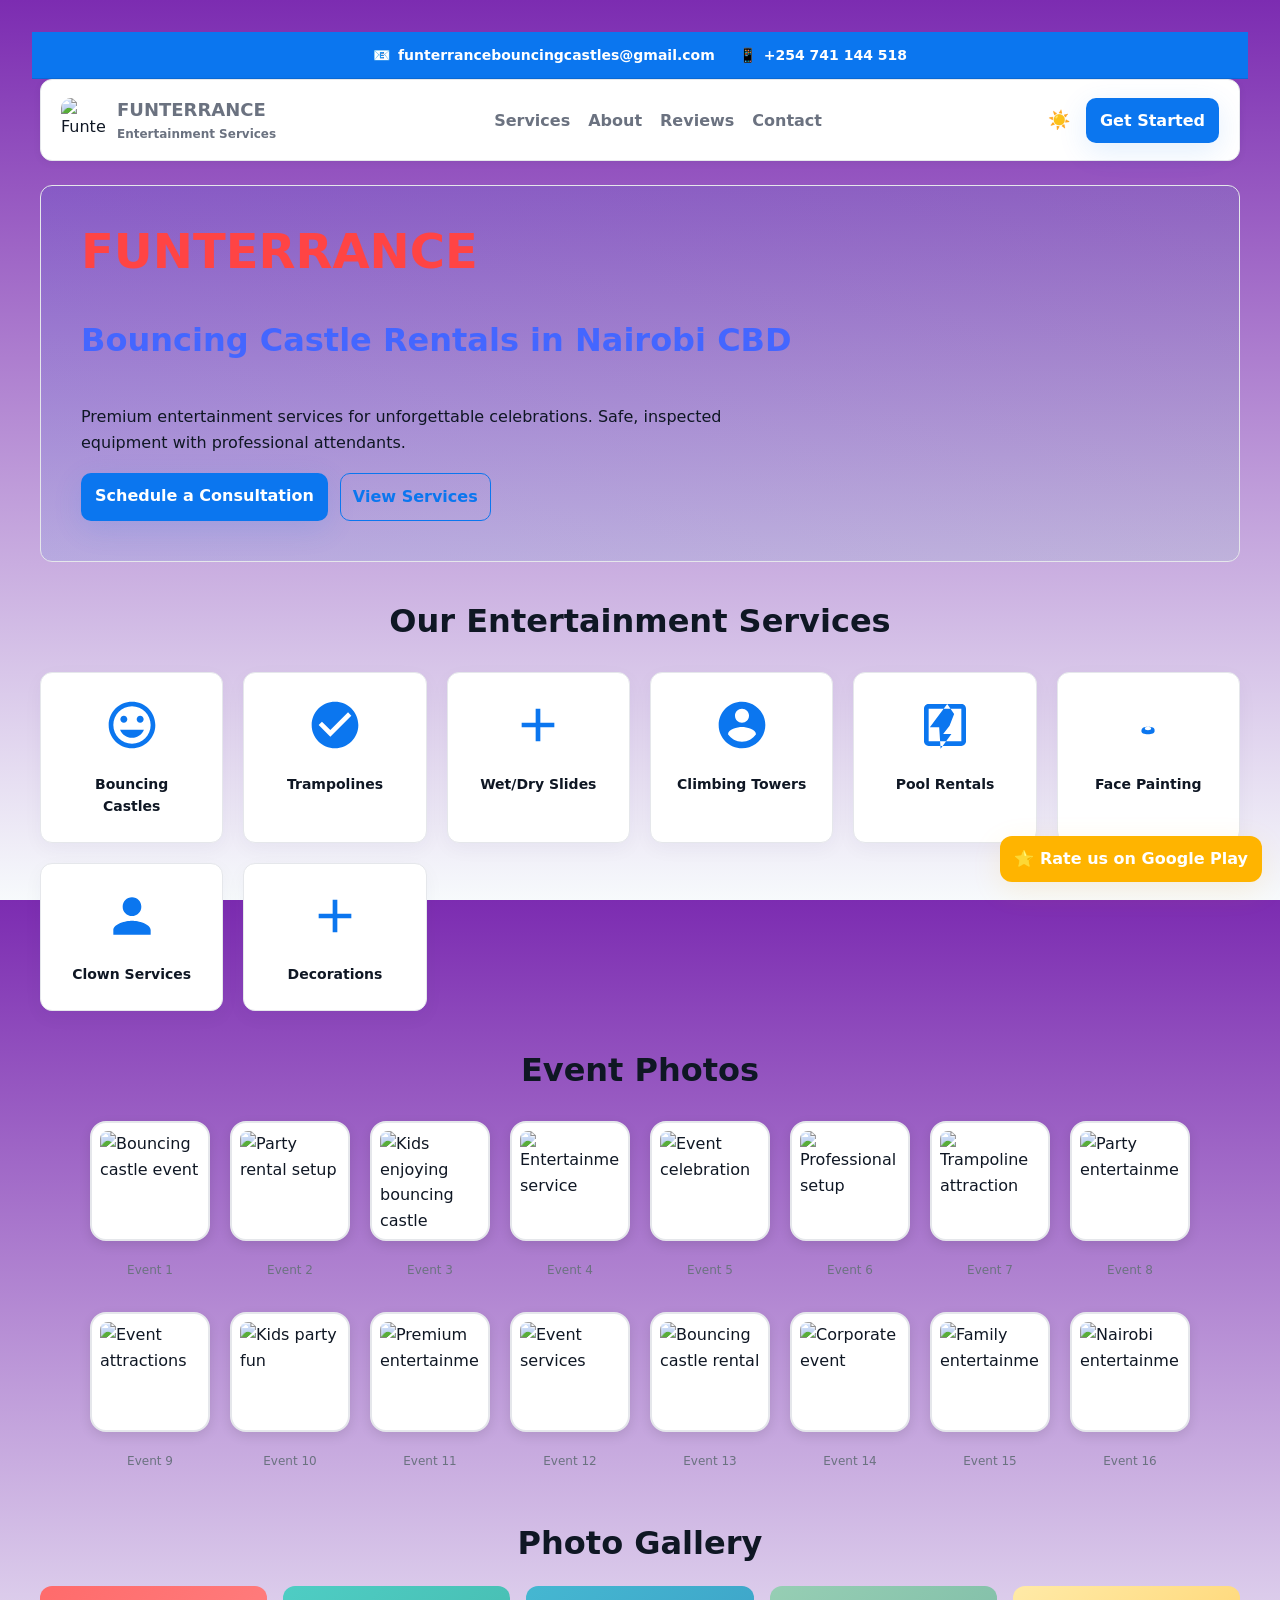
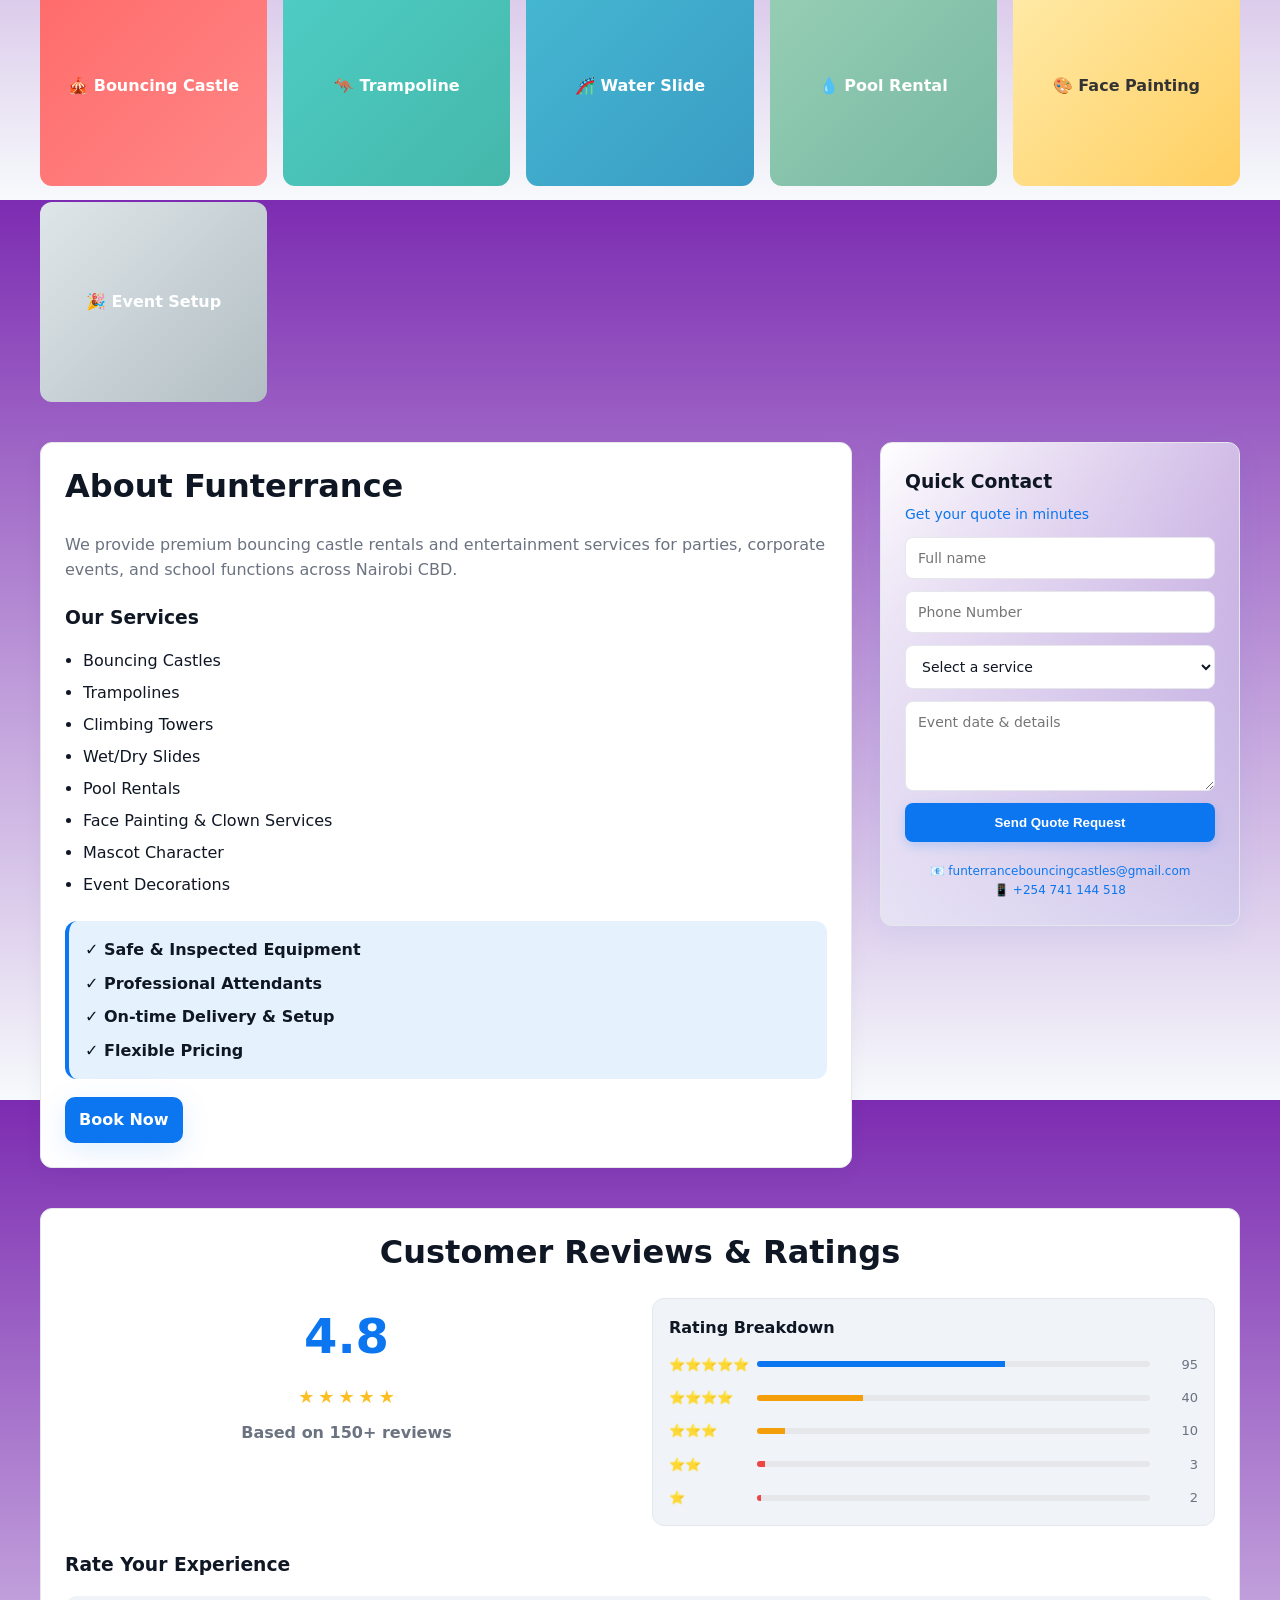
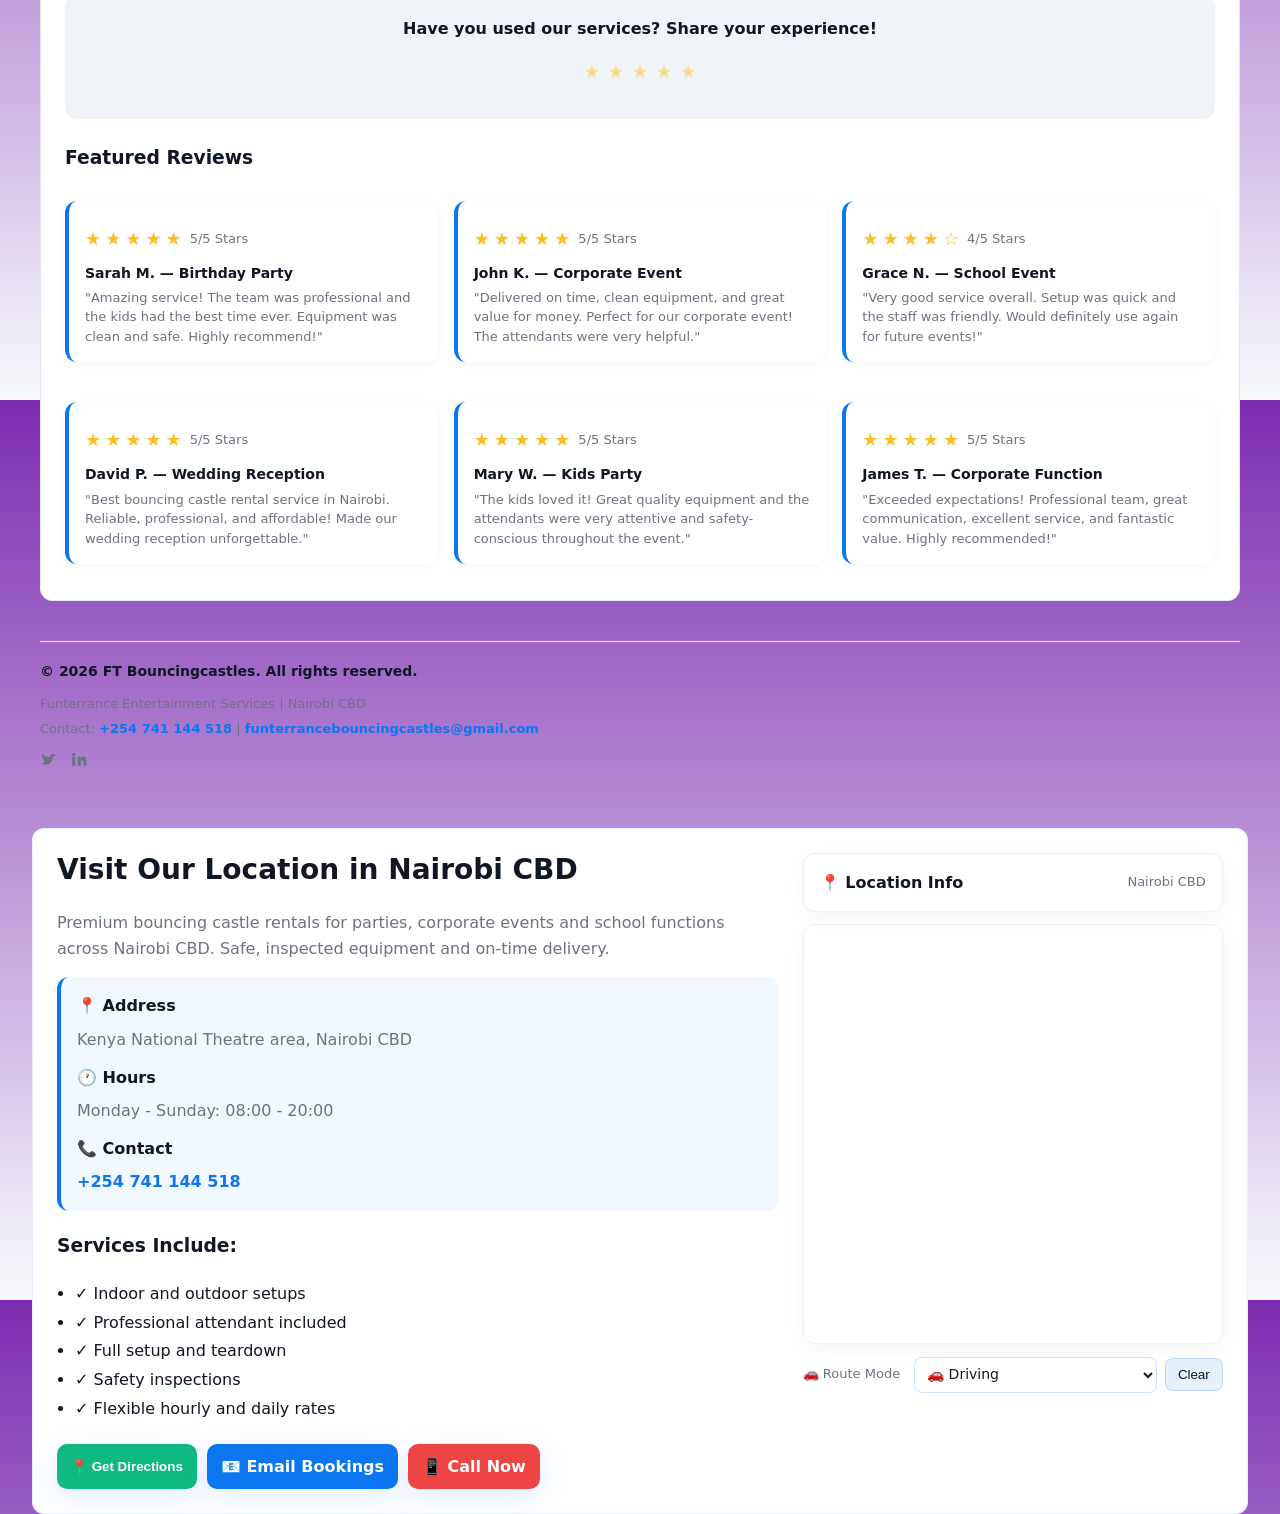
==== index.html @ af0d613b "Add files via upload" ====
<!DOCTYPE html>
<html lang="en">
<head>
    <meta charset="utf-8" />
    <meta name="viewport" content="width=device-width,initial-scale=1,viewport-fit=cover" />
    <meta name="theme-color" content="#0b76ef" />
    <meta name="color-scheme" content="light dark" />
    <title>Funterrance Bouncing Castles — Nairobi CBD Entertainment Services</title>
    <meta name="description" content="Premium bouncing castle rentals in Nairobi CBD. Safe, inspected equipment for parties, events & school functions. Professional attendants, 4.8★ rated." />
    <meta name="keywords" content="bouncing castles Nairobi, entertainment services, party rentals, trampoline rental, water slides, face painting, event setup" />
    <meta name="author" content="Funterrance Entertainment Services" />
    <meta name="robots" content="index, follow" />
    <meta name="language" content="English" />
    <meta name="revisit-after" content="7 days" />
    <meta property="og:title" content="Funterrance Bouncing Castles — Premium Entertainment Services in Nairobi" />
    <meta property="og:description" content="Transform your events with premium entertainment! Safe bouncing castles, trampolines, slides & more. 4.8★ rated. Free setup & professional attendants." />
    <meta property="og:type" content="business.business" />
    <meta property="og:url" content="https://funterrance.github.io" />
    <meta property="og:image" content="https://via.placeholder.com/1200x630/0b76ef/ffffff?text=Funterrance+Entertainment" />
    <meta name="twitter:card" content="summary_large_image" />
    <meta name="twitter:title" content="Funterrance Bouncing Castles" />
    <meta name="twitter:description" content="Premium entertainment services for unforgettable celebrations in Nairobi CBD" />
    <link rel="canonical" href="https://funterrance.github.io" />
    <meta name="apple-mobile-web-app-capable" content="yes" />
    <meta name="apple-mobile-web-app-status-bar-style" content="black-translucent" />
    <link rel="icon" href="data:image/svg+xml,<svg xmlns='http://www.w3.org/2000/svg' viewBox='0 0 180 180'><rect fill='%230b76ef' width='180' height='180'/><text x='50%' y='50%' dominant-baseline='middle' text-anchor='middle' font-size='90' font-weight='bold' fill='white' font-family='Arial'>FT</text></svg>" />
    
    <!-- JSON-LD Structured Data for SEO -->
    <script type="application/ld+json">
    {
        "@context": "https://schema.org",
        "@type": "LocalBusiness",
        "name": "Funterrance Bouncing Castles",
        "image": "https://via.placeholder.com/800x600/0b76ef/ffffff?text=Funterrance",
        "description": "Premium bouncing castle rentals and entertainment services in Nairobi CBD",
        "url": "https://funterrance.github.io",
        "telephone": "+254741144518",
        "email": "funterrancebouncingcastles@gmail.com",
        "address": {
            "@type": "PostalAddress",
            "streetAddress": "Kenya National Theatre area",
            "addressLocality": "Nairobi",
            "addressRegion": "Nairobi County",
            "postalCode": "00100",
            "addressCountry": "KE"
        },
        "geo": {
            "@type": "GeoCoordinates",
            "latitude": "-1.286389",
            "longitude": "36.817223"
        },
        "openingHoursSpecification": {
            "@type": "OpeningHoursSpecification",
            "dayOfWeek": ["Monday", "Tuesday", "Wednesday", "Thursday", "Friday", "Saturday", "Sunday"],
            "opens": "08:00",
            "closes": "20:00"
        },
        "aggregateRating": {
            "@type": "AggregateRating",
            "ratingValue": "4.8",
            "ratingCount": "150",
            "bestRating": "5",
            "worstRating": "1"
        },
        "priceRange": "$$",
        "sameAs": ["https://twitter.com/funterrance", "https://linkedin.com/company/funterrance"]
    }
    </script>
    
    <script type="application/ld+json">
    {
        "@context": "https://schema.org",
        "@type": "BreadcrumbList",
        "itemListElement": [
            {
                "@type": "ListItem",
                "position": 1,
                "name": "Home",
                "item": "https://funterrance.github.io"
            },
            {
                "@type": "ListItem",
                "position": 2,
                "name": "Services",
                "item": "https://funterrance.github.io#features"
            },
            {
                "@type": "ListItem",
                "position": 3,
                "name": "Reviews",
                "item": "https://funterrance.github.io#reviews"
            },
            {
                "@type": "ListItem",
                "position": 4,
                "name": "Contact",
                "item": "https://funterrance.github.io#contact"
            }
        ]
    }
    </script>
    
    <style>
        :root{
            --accent:#0b76ef;
            --accent-dark:#0052cc;
            --success:#10b981;
            --danger:#ef4444;
            --warning:#f59e0b;
            --muted:#6b7280;
            --bg:#f7fafc;
            --card:#ffffff;
            --card-hover:#f0f4f8;
            --radius:12px;
            --text:#0f1724;
            --text-secondary:#6b7280;
            --border:#e5e7eb;
            font-family: Inter, ui-sans-serif, system-ui, -apple-system, "Segoe UI", Roboto, "Helvetica Neue", Arial;
        }
        @media (prefers-color-scheme: dark) {
            :root {
                --bg:#0f172a;
                --card:#1e293b;
                --card-hover:#334155;
                --text:#e2e8f0;
                --text-secondary:#94a3b8;
                --muted:#64748b;
                --border:#334155;
                --accent-dark:#60a5fa;
            }
        }
        *{box-sizing:border-box}
        html{
            scroll-behavior:smooth;
            -webkit-font-smoothing:antialiased;
            -moz-osx-font-smoothing:grayscale;
        }
        html,body{height:100%;margin:0;padding:0}
        body{
            margin:0;
            background:linear-gradient(180deg, #7c2cb1 0%, var(--bg) 100%);
            color:var(--text);
            line-height:1.6;
            padding:16px;
            min-height:100vh;
            transition:background 0.3s ease, color 0.3s ease;
        }
        @media (min-width:768px){body{padding:32px}}
        .container{max-width:1200px;margin:0 auto}
        header{
            display:flex;
            gap:16px;
            align-items:center;
            justify-content:space-between;
            margin-bottom:24px;
            flex-wrap:wrap;
            background:var(--card);
            padding:16px 20px;
            border-radius:var(--radius);
            box-shadow:0 2px 8px rgba(0,0,0,0.05);
            border:1px solid var(--border);
        }
        @media (prefers-color-scheme: dark) {
            header{box-shadow:0 2px 8px rgba(0,0,0,0.3)}
        }
        @media (max-width:640px){
            header{gap:12px;margin-bottom:16px;padding:12px 16px}
        }
        .brand{display:flex;gap:12px;align-items:center;text-decoration:none;color:inherit;min-width:fit-content}
        .logo{
            width:44px;height:44px;border-radius:10px;
            background:linear-gradient(135deg,var(--accent),#6ee7b7);
            display:inline-grid;place-items:center;color:#fff;font-weight:700;font-size:18px;
            box-shadow:0 6px 18px rgba(11,118,239,0.12);
            flex-shrink:0;
            transition:transform 0.2s;
        }
        .logo:hover{transform:scale(1.05)}
        .brand div{min-width:0}
        .brand div:first-of-type{font-weight:800;font-size:clamp(16px,2vw,18px)}
        .brand div:last-of-type{font-size:12px;color:var(--muted);white-space:nowrap}
        nav ul{display:flex;gap:18px;list-style:none;padding:0;margin:0;flex-wrap:wrap}
        @media (max-width:768px){nav ul{gap:12px;font-size:14px}}
        nav a{
            color:var(--muted);
            text-decoration:none;
            font-weight:600;
            transition:color 0.2s, border-bottom 0.2s;
            border-bottom:2px solid transparent;
            padding-bottom:4px;
        }
        nav a:hover{color:var(--accent);border-bottom-color:var(--accent)}
        .cta-btn{
            background:var(--accent);
            color:#fff;
            padding:10px 14px;
            border-radius:10px;
            text-decoration:none;
            font-weight:600;
            box-shadow:0 8px 30px rgba(11,118,239,0.12);
            cursor:pointer;
            border:none;
            transition:all 0.2s;
            display:inline-block;
            text-align:center;
        }

        /* Header actions and mobile menu */
        .header-actions{display:flex;gap:8px;align-items:center}
        .menu-btn{display:none;background:transparent;border:0;font-size:20px;cursor:pointer;padding:8px;border-radius:8px;color:var(--muted)}
        .theme-btn{background:transparent;border:0;padding:8px;border-radius:8px;cursor:pointer;color:var(--muted);font-size:18px}

        /* Ensure images are responsive */
        img{max-width:100%;height:auto;display:block}

        /* Floating rate button adjustments for small screens */
        @media (max-width:480px){
            .cta-btn{padding:10px 12px;font-size:14px}
            .menu-btn{display:inline-flex}
            header{padding:12px}
            .features-grid{gap:12px}
            .feature-item{padding:16px}
            .rating-number{font-size:28px}
            /* make rate button slightly smaller and move left to avoid overlap with OS UI */
            div[style*="position:fixed"]{right:12px;bottom:12px}
        }

        /* Mobile nav open state */
        header.nav-open nav ul{display:flex;flex-direction:column;gap:8px;background:var(--card);position:absolute;top:72px;right:16px;padding:12px;border-radius:8px;box-shadow:0 12px 40px rgba(0,0,0,0.12);}

        /* Explicit theme classes for toggle (overrides prefers-color-scheme) */
        .dark-theme{
            --bg:#0f172a;
            --card:#1e293b;
            --card-hover:#334155;
            --text:#e2e8f0;
            --text-secondary:#94a3b8;
            --muted:#64748b;
            --border:#334155;
            --accent-dark:#60a5fa;
        }
        .light-theme{
            --bg:#f7fafc;
            --card:#ffffff;
            --card-hover:#f0f4f8;
            --text:#0f1724;
            --text-secondary:#6b7280;
            --muted:#6b7280;
            --border:#e5e7eb;
            --accent-dark:#0052cc;
        }
        .cta-btn:hover{
            transform:translateY(-2px);
            box-shadow:0 12px 40px rgba(11,118,239,0.2);
            background:var(--accent-dark);
        }
        .cta-btn:active{transform:translateY(0)}

        /* Hero */
        .hero{
            display:grid;
            grid-template-columns:1fr;
            gap:24px;
            align-items:center;
            margin-bottom:40px;
            background:linear-gradient(135deg, rgba(11,118,239,0.1), rgba(110,231,183,0.1));
            padding:40px;
            border-radius:var(--radius);
            border:1px solid var(--border);
        }
        @media (max-width:640px){.hero{padding:24px}}
        .hero-inner{display:flex;flex-direction:column;gap:18px}
        h1{margin:0;font-size:clamp(28px,5vw,48px);line-height:1.05;font-weight:800}
        h2{font-size:clamp(20px,3vw,32px);line-height:1.2;color:var(--text)}
        p.lead{margin:0;color:var(--text-secondary);max-width:64ch;font-size:clamp(14px,2vw,16px)}
        .hero-cta{display:flex;gap:12px;flex-wrap:wrap}
        .feature-grid{
            display:grid;
            grid-template-columns:repeat(auto-fit,minmax(240px,1fr));
            gap:16px;margin-top:20px;
        }
        .card{
            background:var(--card);
            padding:20px;
            border-radius:var(--radius);
            box-shadow:0 6px 20px rgba(9,30,66,0.04);
            transition:all 0.3s ease;
            border:1px solid var(--border);
        }
        @media (prefers-color-scheme: dark) {
            .card{box-shadow:0 6px 20px rgba(0,0,0,0.2)}
        }
        .card:hover{
            transform:translateY(-4px);
            box-shadow:0 12px 30px rgba(9,30,66,0.1);
            background:var(--card-hover);
            border-color:var(--accent);
        }
        .card h3{margin:0 0 8px 0;font-size:16px;font-weight:700;color:var(--text)}
        .card p{margin:0;color:var(--text-secondary);font-size:14px}
        .card-icon{width:48px;height:48px;margin-bottom:12px;color:var(--accent)}

        /* Feature cards with icons */
        .features-section{margin:40px 0}
        .features-section h2{margin-top:0;margin-bottom:24px;text-align:center;color:var(--text)}
        .features-grid{
            display:grid;
            grid-template-columns:repeat(auto-fit,minmax(160px,1fr));
            gap:20px;
        }
        .feature-item{
            background:var(--card);
            padding:24px;
            border-radius:var(--radius);
            text-align:center;
            box-shadow:0 6px 20px rgba(9,30,66,0.04);
            transition:all 0.3s ease;
            border:1px solid var(--border);
            cursor:pointer;
        }
        @media (prefers-color-scheme: dark) {
            .feature-item{box-shadow:0 6px 20px rgba(0,0,0,0.2)}
        }
        .feature-item:hover{
            transform:scale(1.05);
            box-shadow:0 12px 30px rgba(11,118,239,0.2);
            border-color:var(--accent);
            background:var(--card-hover);
        }
        .feature-item svg{width:56px;height:56px;margin:0 auto 12px;color:var(--accent)}
        .feature-item p{margin:0;font-size:14px;font-weight:600;color:var(--text)}

        /* Two column section */
        .two-col{display:grid;grid-template-columns:1fr 360px;gap:28px;align-items:start;margin-bottom:40px}
        @media (max-width:1024px){.two-col{grid-template-columns:1fr;gap:20px}}
        .about{
            background:var(--card);
            padding:24px;
            border-radius:var(--radius);
            border:1px solid var(--border);
            box-shadow:0 6px 20px rgba(9,30,66,0.04);
        }
        @media (prefers-color-scheme: dark) {
            .about{box-shadow:0 6px 20px rgba(0,0,0,0.2)}
        }
        .contact{
            background:linear-gradient(135deg,var(--card),rgba(11,118,239,0.05));
            padding:24px;
            border-radius:var(--radius);
            box-shadow:0 8px 30px rgba(11,118,239,0.06);
            border:1px solid var(--border);
            position:sticky;
            top:20px;
        }
        @media (prefers-color-scheme: dark) {
            .contact{box-shadow:0 8px 30px rgba(0,0,0,0.3)}
        }
        @media (max-width:1024px){.contact{position:static}}
        form{display:flex;flex-direction:column;gap:12px}
        input,textarea,select{
            width:100%;
            padding:12px;
            border:1px solid var(--border);
            border-radius:8px;
            font-size:14px;
            background:var(--card);
            color:var(--text);
            font-family:inherit;
            transition:border-color 0.2s, box-shadow 0.2s;
        }
        input:focus,textarea:focus,select:focus{
            outline:none;
            border-color:var(--accent);
            box-shadow:0 0 0 3px rgba(11,118,239,0.1);
        }
        button[type="submit"]{
            background:var(--accent);
            color:#fff;
            padding:12px;
            border:0;
            border-radius:8px;
            font-weight:700;
            cursor:pointer;
            transition:all 0.2s;
            box-shadow:0 4px 12px rgba(11,118,239,0.2);
        }
        button[type="submit"]:hover{
            transform:translateY(-2px);
            box-shadow:0 8px 20px rgba(11,118,239,0.3);
            background:var(--accent-dark);
        }
        button[type="submit"]:active{transform:translateY(0)}

        /* Star ratings - Enhanced Interactive */
        .rating{
            display:flex;
            gap:4px;
            align-items:center;
            margin:8px 0;
        }
        .star{
            color:#fbbf24;
            font-size:18px;
            transition:transform 0.2s;
            cursor:pointer;
        }
        .star:hover{
            transform:scale(1.15);
        }
        .star.empty{color:var(--muted);opacity:0.3}
        .rating-text{font-size:13px;color:var(--muted);margin-left:4px}
        .rating-display{
            display:flex;
            align-items:center;
            gap:12px;
            padding:16px;
            background:rgba(251,191,36,0.08);
            border-radius:var(--radius);
            border:1px solid var(--border);
            margin-bottom:16px;
        }
        .rating-number{
            font-size:36px;
            font-weight:800;
            color:var(--accent);
        }
        .rating-stars{
            display:flex;
            gap:2px;
        }
        .rating-breakdown{
            font-size:13px;
            color:var(--text-secondary);
            line-height:1.8;
        }
        .review-card{
            background:var(--card);
            padding:16px;
            border-radius:var(--radius);
            border-left:4px solid var(--accent);
            margin:12px 0;
            box-shadow:0 2px 8px rgba(0,0,0,0.04);
            transition:all 0.2s;
        }
        @media (prefers-color-scheme: dark) {
            .review-card{box-shadow:0 2px 8px rgba(0,0,0,0.2)}
        }
        .review-card:hover{
            box-shadow:0 4px 12px rgba(11,118,239,0.1);
            transform:translateX(2px);
        }
        .review-author{font-weight:700;font-size:14px;margin-bottom:4px;color:var(--text)}
        .review-text{font-size:13px;color:var(--text-secondary);line-height:1.5}

        footer{
            margin-top:40px;
            border-top:1px solid var(--border);
            color:var(--text-secondary);
            font-size:14px;
            padding:18px 0;
        }
        .socials{display:flex;gap:12px;margin-top:10px}
        .socials a{
            color:var(--text-secondary);
            text-decoration:none;
            transition:color 0.2s, transform 0.2s;
        }
        .socials a:hover{
            color:var(--accent);
            transform:translateY(-2px);
        }

        /* Scrollbar styling */
        ::-webkit-scrollbar{width:8px;height:8px}
        ::-webkit-scrollbar-track{background:var(--bg)}
        ::-webkit-scrollbar-thumb{background:var(--accent);border-radius:4px}
        ::-webkit-scrollbar-thumb:hover{background:var(--accent-dark)}

        @media (max-width:640px){
            .two-col{grid-template-columns:1fr}
            header{gap:8px;flex-direction:column}
            nav ul{gap:8px;font-size:12px}
            .feature-item{padding:16px}
            .feature-item svg{width:40px;height:40px}
            .rating-display{flex-direction:column;align-items:flex-start;gap:8px}
        }
    </style>
</head>
<body>
    <!-- Top Contact Bar -->
    <div style="background:var(--accent);color:white;padding:12px 16px;font-size:14px;display:flex;justify-content:center;gap:24px;flex-wrap:wrap;border-bottom:1px solid rgba(0,0,0,0.1)">
        <div style="display:flex;align-items:center;gap:8px">
            <span>📧</span>
            <a href="mailto:funterrancebouncingcastles@gmail.com" style="color:white;text-decoration:none;font-weight:600">funterrancebouncingcastles@gmail.com</a>
        </div>
        <div style="display:flex;align-items:center;gap:8px">
            <span>📱</span>
            <a href="tel:+254741144518" style="color:white;text-decoration:none;font-weight:600">+254 741 144 518</a>
        </div>
    </div>

    <div class="container">
        <header>
            <a class="brand" href="#home">
                <img src="https://raw.githubusercontent.com/flippa52/masked-profile/main/file_00000000452c71f8a021930740bb12a6%20(1).png" alt="Funterrance Logo" style="width:44px;height:44px;object-fit:contain;border-radius:10px">
                <div>
                    <div>FUNTERRANCE</div>
                    <div>Entertainment Services</div>
                </div>
            </a>
            <nav>
                <ul>
                    <li style="color:yellowgreen"><a href="#features">Services</a></li>
                    <li style="color:yellowgreen"><a href="#about">About</a></li>
                    <li style="color:yellowgreen"><a href="#reviews">Reviews</a></li>
                    <li style="color:yellowgreen"><a href="#contact">Contact</a></li>
                </ul>
            </nav>
            <div class="header-actions">
                <button id="menuBtn" class="menu-btn" aria-label="Open menu">☰</button>
                <button id="themeToggle" class="theme-btn" aria-label="Toggle theme">🌓</button>
                <a class="cta-btn" href="#contact">Get Started</a>
            </div>
        </header>

        <section class="hero" id="home">
            <div class="hero-inner">
                <h1 style="color:#ff4444">FUNTERRANCE</h1>
                <h2 style="color:#4466ff">Bouncing Castle Rentals in Nairobi CBD</h2>
                <p class="lead" style="color:var(--text)">Premium entertainment services for unforgettable celebrations. Safe, inspected equipment with professional attendants.</p>
                <div class="hero-cta">
                    <a class="cta-btn" href="#contact">Schedule a Consultation</a>
                    <a href="#features" style="padding:10px 12px;border-radius:10px;background:transparent;color:var(--accent);font-weight:700;text-decoration:none;border:1px solid var(--accent);transition:all 0.2s" onmouseover="this.style.background='rgba(11,118,239,0.1)'" onmouseout="this.style.background='transparent'">View Services</a>
                </div>
            </div>
        </section>

        <!-- Featured Services with Icons -->
        <section class="features-section" id="features">
            <h2 style="text-align:center;margin-bottom:32px">Our Entertainment Services</h2>
            <div class="features-grid">
                <div class="feature-item">
                    <svg viewBox="0 0 24 24" fill="currentColor"><path d="M12 2C6.48 2 2 6.48 2 12s4.48 10 10 10 10-4.48 10-10S17.52 2 12 2zm0 18c-4.42 0-8-3.58-8-8s3.58-8 8-8 8 3.58 8 8-3.58 8-8 8zm3.5-9c.83 0 1.5-.67 1.5-1.5S16.33 8 15.5 8 14 8.67 14 9.5s.67 1.5 1.5 1.5zm-7 0c.83 0 1.5-.67 1.5-1.5S9.33 8 8.5 8 7 8.67 7 9.5 7.67 11 8.5 11zm3.5 6.5c2.33 0 4.31-1.46 5.11-3.5H6.89c.8 2.04 2.78 3.5 5.11 3.5z"/></svg>
                    <p>Bouncing Castles</p>
                </div>
                <div class="feature-item">
                    <svg viewBox="0 0 24 24" fill="currentColor"><path d="M12 2C6.48 2 2 6.48 2 12s4.48 10 10 10 10-4.48 10-10S17.52 2 12 2zm-2 15l-5-5 1.41-1.41L10 14.17l7.59-7.59L19 8l-9 9z"/></svg>
                    <p>Trampolines</p>
                </div>
                <div class="feature-item">
                    <svg viewBox="0 0 24 24" fill="currentColor"><path d="M19 13h-6v6h-2v-6H5v-2h6V5h2v6h6v2z"/></svg>
                    <p>Wet/Dry Slides</p>
                </div>
                <div class="feature-item">
                    <svg viewBox="0 0 24 24" fill="currentColor"><path d="M12 2C6.48 2 2 6.48 2 12s4.48 10 10 10 10-4.48 10-10S17.52 2 12 2zm0 3c1.66 0 3 1.34 3 3s-1.34 3-3 3-3-1.34-3-3 1.34-3 3-3zm0 14.2c-2.5 0-4.71-1.28-6-3.22.03-1.99 4-3.08 6-3.08 1.99 0 5.97 1.09 6 3.08-1.29 1.94-3.5 3.22-6 3.22z"/></svg>
                    <p>Climbing Towers</p>
                </div>
                <div class="feature-item">
                    <svg viewBox="0 0 24 24" fill="currentColor"><path d="M19 3H5c-1.1 0-2 .9-2 2v14c0 1.1.9 2 2 2h14c1.1 0 2-.9 2-2V5c0-1.1-.9-2-2-2zm0 16H5V5h14v14zm-5.04-6.71l-2.75 3.54h3.54l-4.63 6.36L9.5 13h-4l7.45-10 2.96 4.29z"/></svg>
                    <p>Pool Rentals</p>
                </div>
                <div class="feature-item">
                    <svg viewBox="0 0 24 24" fill="currentColor"><path d="M12 12.75c1.63 0 2.991.36 2.824 1.625.167 1.266-1.193 1.625-2.824 1.625-1.63 0-2.991-.36-2.824-1.625.166-1.266 1.193-1.625 2.824-1.625zm0 1.5c.837 0 1.35-.384 1.35-.75 0-.366-.513-.75-1.35-.75s-1.35.384-1.35.75c0 .366.513.75 1.35.75z"/></svg>
                    <p>Face Painting</p>
                </div>
                <div class="feature-item">
                    <svg viewBox="0 0 24 24" fill="currentColor"><path d="M12 12c2.21 0 4-1.79 4-4s-1.79-4-4-4-4 1.79-4 4 1.79 4 4 4zm0 2c-2.67 0-8 1.34-8 4v2h16v-2c0-2.66-5.33-4-8-4z"/></svg>
                    <p>Clown Services</p>
                </div>
                <div class="feature-item">
                    <svg viewBox="0 0 24 24" fill="currentColor"><path d="M19 13h-6v6h-2v-6H5v-2h6V5h2v6h6v2z"/></svg>
                    <p>Decorations</p>
                </div>
            </div>
        </section>
        <!-- Real Photo Gallery from GitHub - Wrapped Icon Folder Style -->
        <section style="margin:40px 0">
            <h2 style="text-align:center;margin-bottom:32px;color:var(--text)">Event Photos</h2>
            <div style="display:flex;flex-wrap:wrap;gap:20px;justify-content:center;align-items:flex-start">
                <div style="display:flex;flex-direction:column;align-items:center;cursor:pointer;transition:transform 0.3s" onmouseover="this.style.transform='scale(1.1)'" onmouseout="this.style.transform='scale(1)'">
                    <div style="width:120px;height:120px;background:var(--card);border:2px solid var(--border);border-radius:16px;padding:8px;display:flex;align-items:center;justify-content:center;box-shadow:0 4px 12px rgba(0,0,0,0.1);margin-bottom:8px">
                        <img src="https://raw.githubusercontent.com/flippa52/chamberszone/main/Web%20Photos/WhatsApp%20Image%202026-01-06%20at%2001.53.56%20-%20Copy.jpeg" alt="Bouncing castle event" style="width:100%;height:100%;object-fit:cover;border-radius:8px">
                    </div>
                    <p style="font-size:12px;color:var(--text-secondary);text-align:center;max-width:120px">Event 1</p>
                </div>
                <div style="display:flex;flex-direction:column;align-items:center;cursor:pointer;transition:transform 0.3s" onmouseover="this.style.transform='scale(1.1)'" onmouseout="this.style.transform='scale(1)'">
                    <div style="width:120px;height:120px;background:var(--card);border:2px solid var(--border);border-radius:16px;padding:8px;display:flex;align-items:center;justify-content:center;box-shadow:0 4px 12px rgba(0,0,0,0.1);margin-bottom:8px">
                        <img src="https://raw.githubusercontent.com/flippa52/chamberszone/main/Web%20Photos/WhatsApp%20Image%202026-01-06%20at%2001.53.59%20(1).jpeg" alt="Party rental setup" style="width:100%;height:100%;object-fit:cover;border-radius:8px">
                    </div>
                    <p style="font-size:12px;color:var(--text-secondary);text-align:center;max-width:120px">Event 2</p>
                </div>
                <div style="display:flex;flex-direction:column;align-items:center;cursor:pointer;transition:transform 0.3s" onmouseover="this.style.transform='scale(1.1)'" onmouseout="this.style.transform='scale(1)'">
                    <div style="width:120px;height:120px;background:var(--card);border:2px solid var(--border);border-radius:16px;padding:8px;display:flex;align-items:center;justify-content:center;box-shadow:0 4px 12px rgba(0,0,0,0.1);margin-bottom:8px">
                        <img src="https://raw.githubusercontent.com/flippa52/masked-profile/main/WhatsApp%20Image%202026-01-06%20at%2001.54.01.jpeg" alt="Kids enjoying bouncing castle" style="width:100%;height:100%;object-fit:cover;border-radius:8px">
                    </div>
                    <p style="font-size:12px;color:var(--text-secondary);text-align:center;max-width:120px">Event 3</p>
                </div>
                <div style="display:flex;flex-direction:column;align-items:center;cursor:pointer;transition:transform 0.3s" onmouseover="this.style.transform='scale(1.1)'" onmouseout="this.style.transform='scale(1)'">
                    <div style="width:120px;height:120px;background:var(--card);border:2px solid var(--border);border-radius:16px;padding:8px;display:flex;align-items:center;justify-content:center;box-shadow:0 4px 12px rgba(0,0,0,0.1);margin-bottom:8px">
                        <img src="https://github.com/flippa52/masked-profile/blob/main/WhatsApp%20Image%202026-01-06%20at%2001.54.02.jpeg" alt="Entertainment service" style="width:100%;height:100%;object-fit:cover;border-radius:8px">
                    </div>
                    <p style="font-size:12px;color:var(--text-secondary);text-align:center;max-width:120px">Event 4</p>
                </div>
                <div style="display:flex;flex-direction:column;align-items:center;cursor:pointer;transition:transform 0.3s" onmouseover="this.style.transform='scale(1.1)'" onmouseout="this.style.transform='scale(1)'">
                    <div style="width:120px;height:120px;background:var(--card);border:2px solid var(--border);border-radius:16px;padding:8px;display:flex;align-items:center;justify-content:center;box-shadow:0 4px 12px rgba(0,0,0,0.1);margin-bottom:8px">
                        <img src="https://github.com/flippa52/masked-profile/blob/main/WhatsApp%20Image%202026-01-06%20at%2001.54.03%20(1).jpeg" alt="Event celebration" style="width:100%;height:100%;object-fit:cover;border-radius:8px">
                    </div>
                    <p style="font-size:12px;color:var(--text-secondary);text-align:center;max-width:120px">Event 5</p>
                </div>
                <div style="display:flex;flex-direction:column;align-items:center;cursor:pointer;transition:transform 0.3s" onmouseover="this.style.transform='scale(1.1)'" onmouseout="this.style.transform='scale(1)'">
                    <div style="width:120px;height:120px;background:var(--card);border:2px solid var(--border);border-radius:16px;padding:8px;display:flex;align-items:center;justify-content:center;box-shadow:0 4px 12px rgba(0,0,0,0.1);margin-bottom:8px">
                        <img src="https://github.com/flippa52/masked-profile/blob/main/WhatsApp%20Image%202026-01-06%20at%2001.54.03%20(1).jpeg" alt="Professional setup" style="width:100%;height:100%;object-fit:cover;border-radius:8px">
                    </div>
                    <p style="font-size:12px;color:var(--text-secondary);text-align:center;max-width:120px">Event 6</p>
                </div>
                <div style="display:flex;flex-direction:column;align-items:center;cursor:pointer;transition:transform 0.3s" onmouseover="this.style.transform='scale(1.1)'" onmouseout="this.style.transform='scale(1)'">
                    <div style="width:120px;height:120px;background:var(--card);border:2px solid var(--border);border-radius:16px;padding:8px;display:flex;align-items:center;justify-content:center;box-shadow:0 4px 12px rgba(0,0,0,0.1);margin-bottom:8px">
                        <img src="https://github.com/flippa52/masked-profile/blob/main/WhatsApp%20Image%202026-01-06%20at%2001.54.03%20(1).jpeg" alt="Trampoline attraction" style="width:100%;height:100%;object-fit:cover;border-radius:8px">
                    </div>
                    <p style="font-size:12px;color:var(--text-secondary);text-align:center;max-width:120px">Event 7</p>
                </div>
                <div style="display:flex;flex-direction:column;align-items:center;cursor:pointer;transition:transform 0.3s" onmouseover="this.style.transform='scale(1.1)'" onmouseout="this.style.transform='scale(1)'">
                    <div style="width:120px;height:120px;background:var(--card);border:2px solid var(--border);border-radius:16px;padding:8px;display:flex;align-items:center;justify-content:center;box-shadow:0 4px 12px rgba(0,0,0,0.1);margin-bottom:8px">
                        <img src="https://github.com/flippa52/masked-profile/blob/main/WhatsApp%20Image%202026-01-06%20at%2001.54.03.jpeg" alt="Party entertainment" style="width:100%;height:100%;object-fit:cover;border-radius:8px">
                    </div>
                    <p style="font-size:12px;color:var(--text-secondary);text-align:center;max-width:120px">Event 8</p>
                </div>
                <div style="display:flex;flex-direction:column;align-items:center;cursor:pointer;transition:transform 0.3s" onmouseover="this.style.transform='scale(1.1)'" onmouseout="this.style.transform='scale(1)'">
                    <div style="width:120px;height:120px;background:var(--card);border:2px solid var(--border);border-radius:16px;padding:8px;display:flex;align-items:center;justify-content:center;box-shadow:0 4px 12px rgba(0,0,0,0.1);margin-bottom:8px">
                        <img src="https://github.com/flippa52/masked-profile/blob/main/WhatsApp%20Image%202026-01-06%20at%2001.54.04%20(1).jpeg" alt="Event attractions" style="width:100%;height:100%;object-fit:cover;border-radius:8px">
                    </div>
                    <p style="font-size:12px;color:var(--text-secondary);text-align:center;max-width:120px">Event 9</p>
                </div>
                <div style="display:flex;flex-direction:column;align-items:center;cursor:pointer;transition:transform 0.3s" onmouseover="this.style.transform='scale(1.1)'" onmouseout="this.style.transform='scale(1)'">
                    <div style="width:120px;height:120px;background:var(--card);border:2px solid var(--border);border-radius:16px;padding:8px;display:flex;align-items:center;justify-content:center;box-shadow:0 4px 12px rgba(0,0,0,0.1);margin-bottom:8px">
                        <img src="https://github.com/flippa52/masked-profile/blob/main/WhatsApp%20Image%202026-01-06%20at%2001.54.04%20(2).jpeg" alt="Kids party fun" style="width:100%;height:100%;object-fit:cover;border-radius:8px">
                    </div>
                    <p style="font-size:12px;color:var(--text-secondary);text-align:center;max-width:120px">Event 10</p>
                </div>
                <div style="display:flex;flex-direction:column;align-items:center;cursor:pointer;transition:transform 0.3s" onmouseover="this.style.transform='scale(1.1)'" onmouseout="this.style.transform='scale(1)'">
                    <div style="width:120px;height:120px;background:var(--card);border:2px solid var(--border);border-radius:16px;padding:8px;display:flex;align-items:center;justify-content:center;box-shadow:0 4px 12px rgba(0,0,0,0.1);margin-bottom:8px">
                        <img src="https://github.com/flippa52/masked-profile/blob/main/WhatsApp%20Image%202026-01-06%20at%2001.54.04.jpeg" alt="Premium entertainment" style="width:100%;height:100%;object-fit:cover;border-radius:8px">
                    </div>
                    <p style="font-size:12px;color:var(--text-secondary);text-align:center;max-width:120px">Event 11</p>
                </div>
                <div style="display:flex;flex-direction:column;align-items:center;cursor:pointer;transition:transform 0.3s" onmouseover="this.style.transform='scale(1.1)'" onmouseout="this.style.transform='scale(1)'">
                    <div style="width:120px;height:120px;background:var(--card);border:2px solid var(--border);border-radius:16px;padding:8px;display:flex;align-items:center;justify-content:center;box-shadow:0 4px 12px rgba(0,0,0,0.1);margin-bottom:8px">
                        <img src="https://github.com/flippa52/masked-profile/blob/main/WhatsApp%20Image%202026-01-06%20at%2001.54.05%20(1).jpeg" alt="Event services" style="width:100%;height:100%;object-fit:cover;border-radius:8px">
                    </div>
                    <p style="font-size:12px;color:var(--text-secondary);text-align:center;max-width:120px">Event 12</p>
                </div>
                <div style="display:flex;flex-direction:column;align-items:center;cursor:pointer;transition:transform 0.3s" onmouseover="this.style.transform='scale(1.1)'" onmouseout="this.style.transform='scale(1)'">
                    <div style="width:120px;height:120px;background:var(--card);border:2px solid var(--border);border-radius:16px;padding:8px;display:flex;align-items:center;justify-content:center;box-shadow:0 4px 12px rgba(0,0,0,0.1);margin-bottom:8px">
                        <img src="https://github.com/flippa52/masked-profile/blob/main/WhatsApp%20Image%202026-01-06%20at%2001.54.05.jpeg" alt="Bouncing castle rental" style="width:100%;height:100%;object-fit:cover;border-radius:8px">
                    </div>
                    <p style="font-size:12px;color:var(--text-secondary);text-align:center;max-width:120px">Event 13</p>
                </div>
                <div style="display:flex;flex-direction:column;align-items:center;cursor:pointer;transition:transform 0.3s" onmouseover="this.style.transform='scale(1.1)'" onmouseout="this.style.transform='scale(1)'">
                    <div style="width:120px;height:120px;background:var(--card);border:2px solid var(--border);border-radius:16px;padding:8px;display:flex;align-items:center;justify-content:center;box-shadow:0 4px 12px rgba(0,0,0,0.1);margin-bottom:8px">
                        <img src="https://github.com/flippa52/masked-profile/blob/main/WhatsApp%20Image%202026-01-06%20at%2001.54.06.jpeg" alt="Corporate event" style="width:100%;height:100%;object-fit:cover;border-radius:8px">
                    </div>
                    <p style="font-size:12px;color:var(--text-secondary);text-align:center;max-width:120px">Event 14</p>
                </div>
                <div style="display:flex;flex-direction:column;align-items:center;cursor:pointer;transition:transform 0.3s" onmouseover="this.style.transform='scale(1.1)'" onmouseout="this.style.transform='scale(1)'">
                    <div style="width:120px;height:120px;background:var(--card);border:2px solid var(--border);border-radius:16px;padding:8px;display:flex;align-items:center;justify-content:center;box-shadow:0 4px 12px rgba(0,0,0,0.1);margin-bottom:8px">
                        <img src="https://github.com/flippa52/masked-profile/blob/main/WhatsApp%20Image%202026-01-08%20at%2001.32.25.jpeg" alt="Family entertainment" style="width:100%;height:100%;object-fit:cover;border-radius:8px">
                    </div>
                    <p style="font-size:12px;color:var(--text-secondary);text-align:center;max-width:120px">Event 15</p>
                </div>
                <div style="display:flex;flex-direction:column;align-items:center;cursor:pointer;transition:transform 0.3s" onmouseover="this.style.transform='scale(1.1)'" onmouseout="this.style.transform='scale(1)'">
                    <div style="width:120px;height:120px;background:var(--card);border:2px solid var(--border);border-radius:16px;padding:8px;display:flex;align-items:center;justify-content:center;box-shadow:0 4px 12px rgba(0,0,0,0.1);margin-bottom:8px">
                        <img src="https://github.com/flippa52/masked-profile/blob/main/WhatsApp%20Image%202026-01-08%20at%2001.32.26%20(1).jpeg" alt="Nairobi entertainment" style="width:100%;height:100%;object-fit:cover;border-radius:8px">
                    </div>
                    <p style="font-size:12px;color:var(--text-secondary);text-align:center;max-width:120px">Event 16</p>
                </div>
            </div>
            
        </section>

        <!-- Gallery Section -->
        <section style="margin:40px 0">
            <h2 style="text-align:center;margin-bottom:24px">Photo Gallery</h2>
            <div style="display:grid;grid-template-columns:repeat(auto-fill,minmax(200px,1fr));gap:16px">
                <div style="border-radius:12px;width:100%;height:200px;background:linear-gradient(135deg,#ff6b6b,#ff8787);display:flex;align-items:center;justify-content:center;color:white;font-weight:bold;text-align:center;padding:16px">
                    🎪 Bouncing Castle
                </div>
                <div style="border-radius:12px;width:100%;height:200px;background:linear-gradient(135deg,#4ecdc4,#45b7aa);display:flex;align-items:center;justify-content:center;color:white;font-weight:bold;text-align:center;padding:16px">
                    🦘 Trampoline
                </div>
                <div style="border-radius:12px;width:100%;height:200px;background:linear-gradient(135deg,#45b7d1,#3a9cc5);display:flex;align-items:center;justify-content:center;color:white;font-weight:bold;text-align:center;padding:16px">
                    🎢 Water Slide
                </div>
                <div style="border-radius:12px;width:100%;height:200px;background:linear-gradient(135deg,#96ceb4,#78b8a3);display:flex;align-items:center;justify-content:center;color:white;font-weight:bold;text-align:center;padding:16px">
                    💧 Pool Rental
                </div>
                <div style="border-radius:12px;width:100%;height:200px;background:linear-gradient(135deg,#ffeaa7,#ffcf61);display:flex;align-items:center;justify-content:center;color:#333;font-weight:bold;text-align:center;padding:16px">
                    🎨 Face Painting
                </div>
                <div style="border-radius:12px;width:100%;height:200px;background:linear-gradient(135deg,#dfe6e9,#b2bec3);display:flex;align-items:center;justify-content:center;color:white;font-weight:bold;text-align:center;padding:16px">
                    🎉 Event Setup
                </div>
            </div>
        </section>

        <section class="two-col">
            <div class="about" id="about">
                <h2 style="margin-top:0">About Funterrance</h2>
                <p style="color:var(--muted)">We provide premium bouncing castle rentals and entertainment services for parties, corporate events, and school functions across Nairobi CBD.</p>
                <h3 style="margin-top:20px;margin-bottom:12px">Our Services</h3>
                <ul style="margin-top:10px;color:var(--text);padding-left:18px;line-height:2">
                    <li>Bouncing Castles</li>
                    <li>Trampolines</li>
                    <li>Climbing Towers</li>
                    <li>Wet/Dry Slides</li>
                    <li>Pool Rentals</li>
                    <li>Face Painting & Clown Services</li>
                    <li>Mascot Character</li>
                    <li>Event Decorations</li>
                </ul>
                <div style="margin-top:20px;background:rgba(11,118,239,0.1);padding:16px;border-radius:var(--radius);border-left:4px solid var(--accent)">
                    <p style="margin:0;font-weight:600;color:var(--text)">✓ Safe & Inspected Equipment</p>
                    <p style="margin:8px 0 0 0;font-weight:600;color:var(--text)">✓ Professional Attendants</p>
                    <p style="margin:8px 0 0 0;font-weight:600;color:var(--text)">✓ On-time Delivery & Setup</p>
                    <p style="margin:8px 0 0 0;font-weight:600;color:var(--text)">✓ Flexible Pricing</p>
                </div>
                <div style="margin-top:18px;display:flex;gap:12px">
                    <a class="cta-btn" href="#contact">Book Now</a>
                </div>
            </div>

            <aside class="contact" id="contact">
                <h3 style="margin:0 0 6px 0">Quick Contact</h3>
                <p style="margin:0 0 12px 0;color:var(--accent);font-size:14px">Get your quote in minutes</p>
                <form onsubmit="handleSubmit(event)">
                    <input type="text" name="name" placeholder="Full name" required />
                    <input type="tel" name="phone" placeholder="Phone Number" required />
                    <select name="service" aria-label="Service" required>
                        <option value="">Select a service</option>
                        <option>Bouncing Castles</option>
                        <option>Trampolines</option>
                        <option>Climbing Tower</option>
                        <option>Slides</option>
                        <option>Pool Rental</option>
                        <option>Face Painting</option>
                        <option>Decorations</option>
                        <option>Full Package</option>
                    </select>
                    <textarea name="message" rows="4" placeholder="Event date & details" required></textarea>
                    <button type="submit">Send Quote Request</button>
                    <div style="font-size:12px;color:var(--muted);margin-top:8px;text-align:center">
                        📧 <a href="mailto:funterrancebouncingcastles@gmail.com" style="color:var(--accent);text-decoration:none">funterrancebouncingcastles@gmail.com</a><br>
                        📱 <a href="tel:+254741144518" style="color:var(--accent);text-decoration:none">+254 741 144 518</a>
                    </div>
                </form>
            </aside>
        </section>

        <!-- Reviews Section with Star Ratings -->
        <section style="margin:40px 0;background:var(--card);padding:24px;border-radius:var(--radius);border:1px solid var(--border)" id="reviews">
            <h2 style="margin-top:0;text-align:center;color:var(--text)">Customer Reviews & Ratings</h2>
            
            <div style="display:grid;grid-template-columns:1fr 1fr;gap:24px;margin-bottom:24px">
                <div style="text-align:center">
                    <div style="font-size:48px;font-weight:800;color:var(--accent)">4.8</div>
                    <div class="rating" style="justify-content:center">
                        <span class="star">★</span>
                        <span class="star">★</span>
                        <span class="star">★</span>
                        <span class="star">★</span>
                        <span class="star">★</span>
                    </div>
                    <p style="color:var(--text-secondary);margin:8px 0 0 0;font-weight:600">Based on 150+ reviews</p>
                </div>
                <div style="background:var(--card-hover);padding:16px;border-radius:var(--radius);border:1px solid var(--border)">
                    <p style="margin:0 0 12px 0;font-weight:700;color:var(--text)">Rating Breakdown</p>
                    <div class="rating-breakdown">
                        <div style="display:flex;gap:8px;align-items:center;margin-bottom:10px">
                            <span style="min-width:80px">⭐⭐⭐⭐⭐</span>
                            <div style="flex:1;height:6px;background:var(--border);border-radius:3px;overflow:hidden">
                                <div style="height:100%;width:63%;background:var(--accent)"></div>
                            </div>
                            <span style="min-width:40px;text-align:right">95</span>
                        </div>
                        <div style="display:flex;gap:8px;align-items:center;margin-bottom:10px">
                            <span style="min-width:80px">⭐⭐⭐⭐</span>
                            <div style="flex:1;height:6px;background:var(--border);border-radius:3px;overflow:hidden">
                                <div style="height:100%;width:27%;background:var(--warning)"></div>
                            </div>
                            <span style="min-width:40px;text-align:right">40</span>
                        </div>
                        <div style="display:flex;gap:8px;align-items:center;margin-bottom:10px">
                            <span style="min-width:80px">⭐⭐⭐</span>
                            <div style="flex:1;height:6px;background:var(--border);border-radius:3px;overflow:hidden">
                                <div style="height:100%;width:7%;background:var(--warning)"></div>
                            </div>
                            <span style="min-width:40px;text-align:right">10</span>
                        </div>
                        <div style="display:flex;gap:8px;align-items:center;margin-bottom:10px">
                            <span style="min-width:80px">⭐⭐</span>
                            <div style="flex:1;height:6px;background:var(--border);border-radius:3px;overflow:hidden">
                                <div style="height:100%;width:2%;background:var(--danger)"></div>
                            </div>
                            <span style="min-width:40px;text-align:right">3</span>
                        </div>
                        <div style="display:flex;gap:8px;align-items:center">
                            <span style="min-width:80px">⭐</span>
                            <div style="flex:1;height:6px;background:var(--border);border-radius:3px;overflow:hidden">
                                <div style="height:100%;width:1%;background:var(--danger)"></div>
                            </div>
                            <span style="min-width:40px;text-align:right">2</span>
                        </div>
                    </div>
                </div>
            </div>

            <h3 style="margin:24px 0 16px 0;color:var(--text)">Rate Your Experience</h3>
            <div style="background:var(--card-hover);padding:20px;border-radius:var(--radius);margin-bottom:24px;text-align:center">
                <p style="margin:0 0 16px 0;font-weight:600;color:var(--text)">Have you used our services? Share your experience!</p>
                <div class="rating" style="justify-content:center;font-size:32px;gap:8px" id="userRating">
                    <span class="star" data-rating="1" style="cursor:pointer;opacity:0.5;transition:all 0.3s" onmouseover="this.style.opacity='1';this.style.transform='scale(1.2)'" onmouseout="this.style.opacity='0.5';this.style.transform='scale(1)'">★</span>
                    <span class="star" data-rating="2" style="cursor:pointer;opacity:0.5;transition:all 0.3s" onmouseover="this.style.opacity='1';this.style.transform='scale(1.2)'" onmouseout="this.style.opacity='0.5';this.style.transform='scale(1)'">★</span>
                    <span class="star" data-rating="3" style="cursor:pointer;opacity:0.5;transition:all 0.3s" onmouseover="this.style.opacity='1';this.style.transform='scale(1.2)'" onmouseout="this.style.opacity='0.5';this.style.transform='scale(1)'">★</span>
                    <span class="star" data-rating="4" style="cursor:pointer;opacity:0.5;transition:all 0.3s" onmouseover="this.style.opacity='1';this.style.transform='scale(1.2)'" onmouseout="this.style.opacity='0.5';this.style.transform='scale(1)'">★</span>
                    <span class="star" data-rating="5" style="cursor:pointer;opacity:0.5;transition:all 0.3s" onmouseover="this.style.opacity='1';this.style.transform='scale(1.2)'" onmouseout="this.style.opacity='0.5';this.style.transform='scale(1)'">★</span>
                </div>
                <p id="ratingMessage" style="margin:12px 0 0 0;font-size:14px;color:var(--accent);font-weight:600"></p>
            </div>

            <h3 style="margin:24px 0 16px 0;color:var(--text)">Featured Reviews</h3>
            <div id="playStoreReviewsContainer" style="display:grid;grid-template-columns:repeat(auto-fit,minmax(280px,1fr));gap:16px">
                <div style="text-align:center;padding:40px;color:var(--muted)">
                    <p>Loading reviews from Google Play...</p>
                </div>
            </div>
            <div style="display:grid;grid-template-columns:repeat(auto-fit,minmax(280px,1fr));gap:16px;margin-top:20px;display:none" id="fallbackReviewsContainer">
                <div class="review-card">
                    <div class="rating">
                        <span class="star">★</span><span class="star">★</span><span class="star">★</span><span class="star">★</span><span class="star">★</span>
                        <span class="rating-text">5/5 Stars</span>
                    </div>
                    <div class="review-author">Sarah M. — Birthday Party</div>
                    <div class="review-text">"Amazing service! The team was professional and the kids had the best time ever. Equipment was clean and safe. Highly recommend!"</div>
                </div>

                <div class="review-card">
                    <div class="rating">
                        <span class="star">★</span><span class="star">★</span><span class="star">★</span><span class="star">★</span><span class="star">★</span>
                        <span class="rating-text">5/5 Stars</span>
                    </div>
                    <div class="review-author">John K. — Corporate Event</div>
                    <div class="review-text">"Delivered on time, clean equipment, and great value for money. Perfect for our corporate event! The attendants were very helpful."</div>
                </div>

                <div class="review-card">
                    <div class="rating">
                        <span class="star">★</span><span class="star">★</span><span class="star">★</span><span class="star">★</span><span class="star"></span>
                        <span class="rating-text">4/5 Stars</span>
                    </div>
                    <div class="review-author">Grace N. — School Event</div>
                    <div class="review-text">"Very good service overall. Setup was quick and the staff was friendly. Would definitely use again for future events!"</div>
                </div>

                <div class="review-card">
                    <div class="rating">
                        <span class="star">★</span><span class="star">★</span><span class="star">★</span><span class="star">★</span><span class="star">★</span>
                        <span class="rating-text">5/5 Stars</span>
                    </div>
                    <div class="review-author">David P. — Wedding Reception</div>
                    <div class="review-text">"Best bouncing castle rental service in Nairobi. Reliable, professional, and affordable! Made our wedding reception unforgettable."</div>
                </div>

                <div class="review-card">
                    <div class="rating">
                        <span class="star">★</span><span class="star">★</span><span class="star">★</span><span class="star">★</span><span class="star">★</span>
                        <span class="rating-text">5/5 Stars</span>
                    </div>
                    <div class="review-author">Mary W. — Kids Party</div>
                    <div class="review-text">"The kids loved it! Great quality equipment and the attendants were very attentive and safety-conscious throughout the event."</div>
                </div>

                <div class="review-card">
                    <div class="rating">
                        <span class="star">★</span><span class="star">★</span><span class="star">★</span><span class="star">★</span><span class="star">★</span>
                        <span class="rating-text">5/5 Stars</span>
                    </div>
                    <div class="review-author">James T. — Corporate Function</div>
                    <div class="review-text">"Exceeded expectations! Professional team, great communication, excellent service, and fantastic value. Highly recommended!"</div>
                </div>
            </div>
        </section>

        <footer>
            <div style="color:var(--text);font-weight:600">© <span id="year"></span> FT Bouncingcastles. All rights reserved.</div>
            <div style="margin-top:12px;color:var(--text-secondary);font-size:13px">
                <p style="margin:4px 0">Funterrance Entertainment Services | Nairobi CBD</p>
                <p style="margin:4px 0">Contact: <a href="tel:+254741144518" style="color:var(--accent);text-decoration:none;font-weight:600">+254 741 144 518</a> | <a href="mailto:funterrancebouncingcastles@gmail.com" style="color:var(--accent);text-decoration:none;font-weight:600">funterrancebouncingcastles@gmail.com</a></p>
            </div>
            <div class="socials" aria-hidden="true">
                <a href="#" title="Twitter" aria-label="Twitter">
                    <svg width="18" height="18" viewBox="0 0 24 24" fill="none"><path d="M22 5.75c-.63.28-1.3.47-2 .56a3.45 3.45 0 0 0-6 2v.5A9.8 9.8 0 0 1 3.15 4.5a3.5 3.5 0 0 0 .98 4.66c-.52 0-1.02-.16-1.45-.4v.04c0 1.7 1.2 3.12 2.8 3.44-.46.12-.95.15-1.44.06.41 1.28 1.6 2.2 3.02 2.23A6.95 6.95 0 0 1 2 18.12a9.82 9.82 0 0 0 5.32 1.56c6.38 0 9.87-5.28 9.87-9.86v-.45A7.1 7.1 0 0 0 22 5.75z" fill="currentColor"/></svg>
                </a>
                <a href="#" title="LinkedIn" aria-label="LinkedIn">
                    <svg width="18" height="18" viewBox="0 0 24 24" fill="none"><path d="M4.98 3.5a2.34 2.34 0 1 1 0 4.68 2.34 2.34 0 0 1 0-4.68zM3 9h4v12H3zM10 9h3.8v1.6h.1c.5-.96 1.72-1.96 3.54-1.96C21.5 8.64 22 12 22 15.8V21h-4v-4.7c0-1.13-.02-2.59-1.58-2.59-1.58 0-1.82 1.24-1.82 2.5V21h-4z" fill="currentColor"/></svg>
                </a>
            </div>
        </footer>

        <!-- Rate button for Google Play (attempts Play Store app, then market://, then web fallback) -->
        <div style="position:fixed;right:18px;bottom:18px;z-index:9999"> 
            <a href="#" id="rateBtn" class="cta-btn" style="background:#ffb400;border-radius:12px;padding:10px 14px;box-shadow:0 8px 30px rgba(255,180,0,0.12);">⭐ Rate us on Google Play</a>
        </div>
    </div>

    <script>
        // SEO & Analytics Initialization
        document.addEventListener('DOMContentLoaded', function(){
            // Set current year in footer
            document.getElementById('year').textContent = new Date().getFullYear();
            
            // Track scroll depth for analytics
            let maxScroll = 0;
            window.addEventListener('scroll', function(){
                const scrollPercent = (window.scrollY / (document.documentElement.scrollHeight - window.innerHeight)) * 100;
                maxScroll = Math.max(maxScroll, scrollPercent);
                if (maxScroll > 75) {
                    console.log('User scrolled to 75% depth - High engagement');
                }
            }, {passive: true});
            
            // Add interactive rating hover effects
            const starElements = document.querySelectorAll('.star');
            starElements.forEach(star => {
                star.addEventListener('click', function(e){
                    e.preventDefault();
                    const ratingValue = this.getAttribute('data-rating') || 5;
                    console.log('Rating: ' + ratingValue + ' stars');
                });
            });
        });
        
        // Form submission handler
        function handleSubmit(e){
            e.preventDefault();
            const f = e.target;
            const data = new FormData(f);
            const body = Array.from(data.entries()).map(([k,v]) => k+': '+v).join('%0D%0A');
            const mailto = 'mailto:funterrancebouncingcastles@gmail.com?subject=' + encodeURIComponent('New inquiry from website') + '&body=' + encodeURIComponent(body);
            
            // Track form submission
            console.log('Form submitted:', {name: data.get('name'), service: data.get('service')});
            
            window.location.href = mailto;
        }

        // Interactive user rating system
        document.addEventListener('DOMContentLoaded', function(){
            const ratingStars = document.querySelectorAll('#userRating .star');
            const ratingMessage = document.getElementById('ratingMessage');
            let userRating = 0;

            ratingStars.forEach(star => {
                star.addEventListener('click', function(){
                    userRating = this.getAttribute('data-rating');
                    const messages = ['Not Satisfied', 'Could Be Better', 'Good', 'Very Good', 'Excellent!'];
                    ratingMessage.textContent = `You rated us ${userRating} stars - ${messages[userRating-1]} Thank you!`;
                    
                    // Visual feedback
                    ratingStars.forEach((s, index) => {
                        if (index < userRating) {
                            s.style.opacity = '1';
                            s.style.color = '#fbbf24';
                        } else {
                            s.style.opacity = '0.5';
                            s.style.color = '#fbbf24';
                        }
                    });

                    console.log('User rating:', userRating + ' stars');
                });

                star.addEventListener('mouseover', function(){
                    const hoverRating = this.getAttribute('data-rating');
                    ratingStars.forEach((s, index) => {
                        if (index < hoverRating) {
                            s.style.opacity = '1';
                        } else {
                            s.style.opacity = '0.5';
                        }
                    });
                });
            });

            document.getElementById('userRating').addEventListener('mouseout', function(){
                ratingStars.forEach((s, index) => {
                    if (index < userRating) {
                        s.style.opacity = '1';
                    } else {
                        s.style.opacity = '0.5';
                    }
                });
            });
        });
    </script>

    <section id="funterrance" style="margin-top:36px;background:var(--card);padding:24px;border-radius:var(--radius);border:1px solid rgba(11,118,239,0.1)">
        <div class="container" style="display:grid;grid-template-columns:1fr 420px;gap:24px;align-items:start;">
            <div style="background:transparent">
                <h2 style="margin-top:0;font-size:28px">Visit Our Location in Nairobi CBD</h2>
                <p style="color:var(--muted);font-size:16px">Premium bouncing castle rentals for parties, corporate events and school functions across Nairobi CBD. Safe, inspected equipment and on-time delivery.</p>
                <div style="background:rgba(11,118,239,0.05);padding:16px;border-radius:var(--radius);margin:16px 0;border-left:4px solid var(--accent)">
                    <div style="font-weight:700;color:var(--text);margin-bottom:8px">📍 Address</div>
                    <div style="color:var(--muted);margin-bottom:12px">Kenya National Theatre area, Nairobi CBD</div>
                    <div style="font-weight:700;color:var(--text);margin-bottom:8px">🕐 Hours</div>
                    <div style="color:var(--muted);margin-bottom:12px">Monday - Sunday: 08:00 - 20:00</div>
                    <div style="font-weight:700;color:var(--text);margin-bottom:8px">📞 Contact</div>
                    <div><a href="tel:+254741144518" style="color:var(--accent);text-decoration:none;font-weight:600">+254 741 144 518</a></div>
                </div>

                <div style="margin-top:20px">
                    <h3>Services Include:</h3>
                    <ul style="color:var(--text);padding-left:18px;line-height:1.8">
                        <li>✓ Indoor and outdoor setups</li>
                        <li>✓ Professional attendant included</li>
                        <li>✓ Full setup and teardown</li>
                        <li>✓ Safety inspections</li>
                        <li>✓ Flexible hourly and daily rates</li>
                    </ul>
                </div>

                <div style="display:flex;gap:10px;margin-top:20px;flex-wrap:wrap;">
                    <button id="locateBtn" class="cta-btn" style="background:#10b981">📍 Get Directions</button>
                    <a href="mailto:funterrancebouncingcastles@gmail.com" class="cta-btn" style="background:var(--accent)">📧 Email Bookings</a>
                    <a href="tel:+254741144518" class="cta-btn" style="background:#ef4444">📱 Call Now</a>
                </div>
            </div>

            <aside style="display:flex;flex-direction:column;gap:12px;position:sticky;top:20px">
                <div style="background:var(--card);padding:16px;border-radius:var(--radius);box-shadow:0 6px 20px rgba(9,30,66,0.04);border:1px solid rgba(11,118,239,0.1)">
                    <div style="display:flex;justify-content:space-between;align-items:center">
                        <strong style="color:var(--text)">📍 Location Info</strong>
                        <div style="font-size:13px;color:var(--muted)">Nairobi CBD</div>
                    </div>
                </div>

                <div id="mapCard" style="height:420px;border-radius:var(--radius);overflow:hidden;box-shadow:0 6px 20px rgba(9,30,66,0.04);border:1px solid rgba(11,118,239,0.1)">
                    <div id="map" style="height:100%;width:100%"></div>
                </div>

                <div style="display:flex;gap:8px;align-items:center">
                    <label style="font-size:13px;color:var(--muted);margin-right:6px">🚗 Route Mode</label>
                    <select id="travelMode" style="padding:8px;border-radius:8px;border:1px solid rgba(11,118,239,0.2);background:var(--card);color:var(--text);flex:1">
                        <option value="driving">🚗 Driving</option>
                        <option value="walking">🚶 Walking</option>
                        <option value="cycling">🚴 Cycling</option>
                    </select>
                    <button id="clearRoute" style="margin-left:auto;padding:8px 12px;border-radius:8px;background:rgba(11,118,239,0.1);border:1px solid rgba(11,118,239,0.2);color:var(--text);cursor:pointer">Clear</button>
                </div>
            </aside>
        </div>
    </section>

<link rel="stylesheet" href="https://unpkg.com/leaflet@1.9.4/dist/leaflet.css" />
<link rel="stylesheet" href="https://unpkg.com/leaflet-routing-machine@3.2.12/dist/leaflet-routing-machine.css" />

<script src="https://unpkg.com/leaflet@1.9.4/dist/leaflet.js"></script>
<script src="https://unpkg.com/leaflet-routing-machine@3.2.12/dist/leaflet-routing-machine.min.js"></script>

<script>
    (function(){
        // Business location: Nairobi CBD (approx)
        const businessLatLng = L.latLng(-1.286389, 36.817223);

        // initialize map
        const map = L.map('map', {zoomControl:true}).setView(businessLatLng, 15);
        L.tileLayer('https://{s}.tile.openstreetmap.org/{z}/{x}/{y}.png',{attribution:'© OpenStreetMap contributors'}).addTo(map);

        // business marker
        const marker = L.marker(businessLatLng).addTo(map).bindPopup('<strong>Funterrance Bouncing Castles</strong><br>Nairobi CBD').openPopup();

        // routing control (no waypoints initially)
        let router = L.Routing.control({
            waypoints: [],
            showAlternatives: false,
            routeWhileDragging: false,
            addWaypoints: false,
            lineOptions: {styles:[{color:'#0b76ef',opacity:0.9,weight:6}]},
            createMarker: function(i, wp, n) {
                if (i === n - 1) {
                    return L.marker(wp.latLng, {icon: L.icon({iconUrl:'https://unpkg.com/leaflet@1.9.4/dist/images/marker-icon.png', iconSize:[25,41], iconAnchor:[12,41]})}).bindPopup('Funterrance');
                }
                return L.marker(wp.latLng);
            }
        }).addTo(map);

        // helper to set travel profile for OSRM
        function profileFor(mode){
            // OSRM profiles: car, bike, foot
            if (mode === 'walking') return 'foot';
            if (mode === 'cycling') return 'bike';
            return 'car';
        }

        // update route using user's location
        async function routeFromUser(pos){
            const userLatLng = L.latLng(pos.coords.latitude, pos.coords.longitude);
            const mode = document.getElementById('travelMode').value;
            // replace routing control with new router using chosen profile
            const serviceUrl = 'https://router.project-osrm.org/route/v1';
            router.getPlan().setWaypoints([userLatLng, businessLatLng]);
            // set OSRM service URL with profile
            router.options.router = L.Routing.osrmv1({serviceUrl: serviceUrl + '/' + profileFor(mode)});
            router.route();
            map.fitBounds(L.latLngBounds([userLatLng, businessLatLng]), {padding:[60,60]});
        }

        // Get location button
        document.getElementById('locateBtn').addEventListener('click', function(){
            if (!navigator.geolocation) {
                alert('Geolocation not supported by your browser');
                return;
            }
            navigator.geolocation.getCurrentPosition(routeFromUser, function(err){
                alert('Unable to retrieve your location. Please allow location access or use an address.');
            }, {timeout:10000});
        });

        // travel mode change: re-route if waypoints exist
        document.getElementById('travelMode').addEventListener('change', function(){
            const wps = router.getWaypoints();
            // only re-route when user waypoint exists (first waypoint not null)
            if (wps && wps.length === 2 && wps[0].latLng) {
                router.options.router = L.Routing.osrmv1({serviceUrl: 'https://router.project-osrm.org/route/v1/' + (this.value === 'walking' ? 'foot' : this.value === 'cycling' ? 'bike' : 'car')});
                router.route();
            }
        });

        // clear route
        document.getElementById('clearRoute').addEventListener('click', function(){
            router.setWaypoints([]);
            map.setView(businessLatLng, 15);
        });

        // Quick booking handler: open an email with booking details (simple interactive demo)
        document.getElementById('quickBook').addEventListener('submit', function(e){
            e.preventDefault();
            const fd = new FormData(e.target);
            const name = fd.get('name');
            const phone = fd.get('phone');
            const castle = fd.get('castle');
            const date = fd.get('date');
            const body = `Booking request%0D%0AName: ${encodeURIComponent(name)}%0D%0APhone: ${encodeURIComponent(phone)}%0D%0ACastle: ${encodeURIComponent(castle)}%0D%0ADate: ${encodeURIComponent(date)}`;
            window.location.href = 'mailto:funterrancebouncingcastles@gmail.com?subject=' + encodeURIComponent('Booking request') + '&body=' + body;
            document.getElementById('bookMsg').textContent = 'Opening email client to send your request…';
            setTimeout(()=>document.getElementById('bookMsg').textContent = '', 4000);
        });

        // add simple tap on map to set starting point
        map.on('click', function(e){
            const start = e.latlng;
            router.setWaypoints([start, businessLatLng]);
            map.fitBounds(L.latLngBounds([start, businessLatLng]), {padding:[60,60]});
        });

        // accessibility: keyboard focus for map container
        const mapCard = document.getElementById('mapCard');
        mapCard.setAttribute('tabindex','0');
        mapCard.addEventListener('keypress', function(e){
            if (e.key === 'Enter') {
                map.invalidateSize();
            }
        });

        // place a subtle pulsing circle to highlight business
        const pulse = L.circleMarker(businessLatLng, {radius:18, color:'#0b76ef', weight:1, opacity:0.08, fillOpacity:0.04}).addTo(map);
    })();
</script>
<!-- Google Play redirection helper -->
<script>
    (function(){
        // Replace with your real package name on Google Play
        const PLAY_PACKAGE = 'com.example.funterrance';

        function openPlayStoreReview(){
            const isAndroid = /Android/i.test(navigator.userAgent);
            const playWeb = 'https://play.google.com/store/apps/details?id=' + PLAY_PACKAGE;
            const marketUrl = 'market://details?id=' + PLAY_PACKAGE;
            const intentUrl = 'intent://details?id=' + PLAY_PACKAGE + '#Intent;scheme=market;package=com.android.vending;end';

            if (isAndroid) {
                // Try intent first (recommended for Android Chrome), then market, then web fallback
                try {
                    window.location.href = intentUrl;
                } catch (e) {
                    window.location.href = marketUrl;
                }
                // ensure fallback to https after short delays
                setTimeout(function(){ window.location.href = marketUrl; }, 600);
                setTimeout(function(){ window.location.href = playWeb; }, 1600);
            } else {
                // Non-Android: open web Play Store page in a new tab
                window.open(playWeb, '_blank');
            }
        }

        document.addEventListener('DOMContentLoaded', function(){
            const btn = document.getElementById('rateBtn');
            if (btn) btn.addEventListener('click', function(e){ e.preventDefault(); openPlayStoreReview(); });
        });
    })();
</script>
<script>
    (function(){
        const root = document.documentElement;
        const themeToggle = document.getElementById('themeToggle');
        const menuBtn = document.getElementById('menuBtn');
        const header = document.querySelector('header');

        function applyTheme(t){
            if (t === 'dark') {
                root.classList.add('dark-theme');
                root.classList.remove('light-theme');
                if (themeToggle) themeToggle.textContent = '🌙';
            } else {
                root.classList.add('light-theme');
                root.classList.remove('dark-theme');
                if (themeToggle) themeToggle.textContent = '☀️';
            }
            try{ localStorage.setItem('theme', t); }catch(e){}
        }

        document.addEventListener('DOMContentLoaded', function(){
            const saved = (function(){ try{return localStorage.getItem('theme')}catch(e){return null} })();
            if (saved) applyTheme(saved);
            else {
                const prefersDark = window.matchMedia && window.matchMedia('(prefers-color-scheme: dark)').matches;
                applyTheme(prefersDark ? 'dark' : 'light');
            }

            if (themeToggle) {
                themeToggle.addEventListener('click', function(e){ e.preventDefault(); const isDark = root.classList.contains('dark-theme'); applyTheme(isDark ? 'light' : 'dark'); });
            }

            if (menuBtn && header) {
                menuBtn.addEventListener('click', function(e){ e.stopPropagation(); header.classList.toggle('nav-open'); });
                // close when clicking outside
                document.addEventListener('click', function(){ header.classList.remove('nav-open'); }, {passive:true});
                // close when nav link clicked
                document.querySelectorAll('nav a').forEach(a => a.addEventListener('click', function(){ header.classList.remove('nav-open'); }));
            }
        });
    })();
</script>

<!-- Google Play Services Integration for Reviews -->
<script>
    (function(){
        const PLAY_PACKAGE = 'com.example.funterrance'; // Replace with your actual package name
        
        // Fallback reviews for demo purposes
        const fallbackReviews = [
            {
                author: 'Sarah M.',
                context: 'Birthday Party',
                rating: 5,
                text: 'Amazing service! The team was professional and the kids had the best time ever. Equipment was clean and safe. Highly recommend!'
            },
            {
                author: 'John K.',
                context: 'Corporate Event',
                rating: 5,
                text: 'Delivered on time, clean equipment, and great value for money. Perfect for our corporate event! The attendants were very helpful.'
            },
            {
                author: 'Grace N.',
                context: 'School Event',
                rating: 4,
                text: 'Very good service overall. Setup was quick and the staff was friendly. Would definitely use again for future events!'
            },
            {
                author: 'David P.',
                context: 'Wedding Reception',
                rating: 5,
                text: 'Best bouncing castle rental service in Nairobi. Reliable, professional, and affordable! Made our wedding reception unforgettable.'
            },
            {
                author: 'Mary W.',
                context: 'Kids Party',
                rating: 5,
                text: 'The kids loved it! Great quality equipment and the attendants were very attentive and safety-conscious throughout the event.'
            },
            {
                author: 'James T.',
                context: 'Corporate Function',
                rating: 5,
                text: 'Exceeded expectations! Professional team, great communication, excellent service, and fantastic value. Highly recommended!'
            }
        ];

        // Function to render review card
        function createReviewCard(review) {
            const starsHtml = Array.from({length: 5}, (_, i) => 
                `<span class="star">${i < review.rating ? '★' : '☆'}</span>`
            ).join('');
            
            return `
                <div class="review-card">
                    <div class="rating">
                        ${starsHtml}
                        <span class="rating-text">${review.rating}/5 Stars</span>
                    </div>
                    <div class="review-author">${review.author} — ${review.context}</div>
                    <div class="review-text">"${review.text}"</div>
                </div>
            `;
        }

        // Attempt to fetch Google Play reviews via backend API
        async function fetchPlayStoreReviews() {
            try {
                // This requires a backend endpoint that exchanges OAuth tokens with Google Play API
                // Configuration needed: Google Play Console account + OAuth 2.0 credentials
                const response = await fetch('/api/play-store-reviews', {
                    method: 'POST',
                    headers: {'Content-Type': 'application/json'},
                    body: JSON.stringify({package: PLAY_PACKAGE})
                });

                if (response.ok) {
                    const data = await response.json();
                    if (data.reviews && data.reviews.length > 0) {
                        console.log('Loaded reviews from Google Play');
                        return data.reviews;
                    }
                }
            } catch (e) {
                console.log('Google Play API not configured. Using fallback reviews.');
            }
            
            // Return fallback reviews if API not available
            return fallbackReviews;
        }

        // Display reviews when page loads
        document.addEventListener('DOMContentLoaded', async function(){
            const container = document.getElementById('playStoreReviewsContainer');
            
            try {
                const reviews = await fetchPlayStoreReviews();
                
                // Clear loading message and render reviews
                container.innerHTML = reviews.map(review => createReviewCard(review)).join('');
            } catch (error) {
                console.error('Error loading reviews:', error);
                container.innerHTML = '<div style="grid-column: 1/-1; text-align: center; padding: 20px; color: var(--muted);">Unable to load reviews at this time.</div>';
            }
        });

        // Open Google Play Store to leave review
        window.openPlayStoreReview = function() {
            const marketUrl = 'market://details?id=' + PLAY_PACKAGE;
            const webUrl = 'https://play.google.com/store/apps/details?id=' + PLAY_PACKAGE;
            
            if (/Android/i.test(navigator.userAgent)) {
                window.location.href = marketUrl;
                setTimeout(() => window.location.href = webUrl, 1000);
            } else {
                window.open(webUrl, '_blank');
            }
        };
    })();
</script>
</body>
</html>
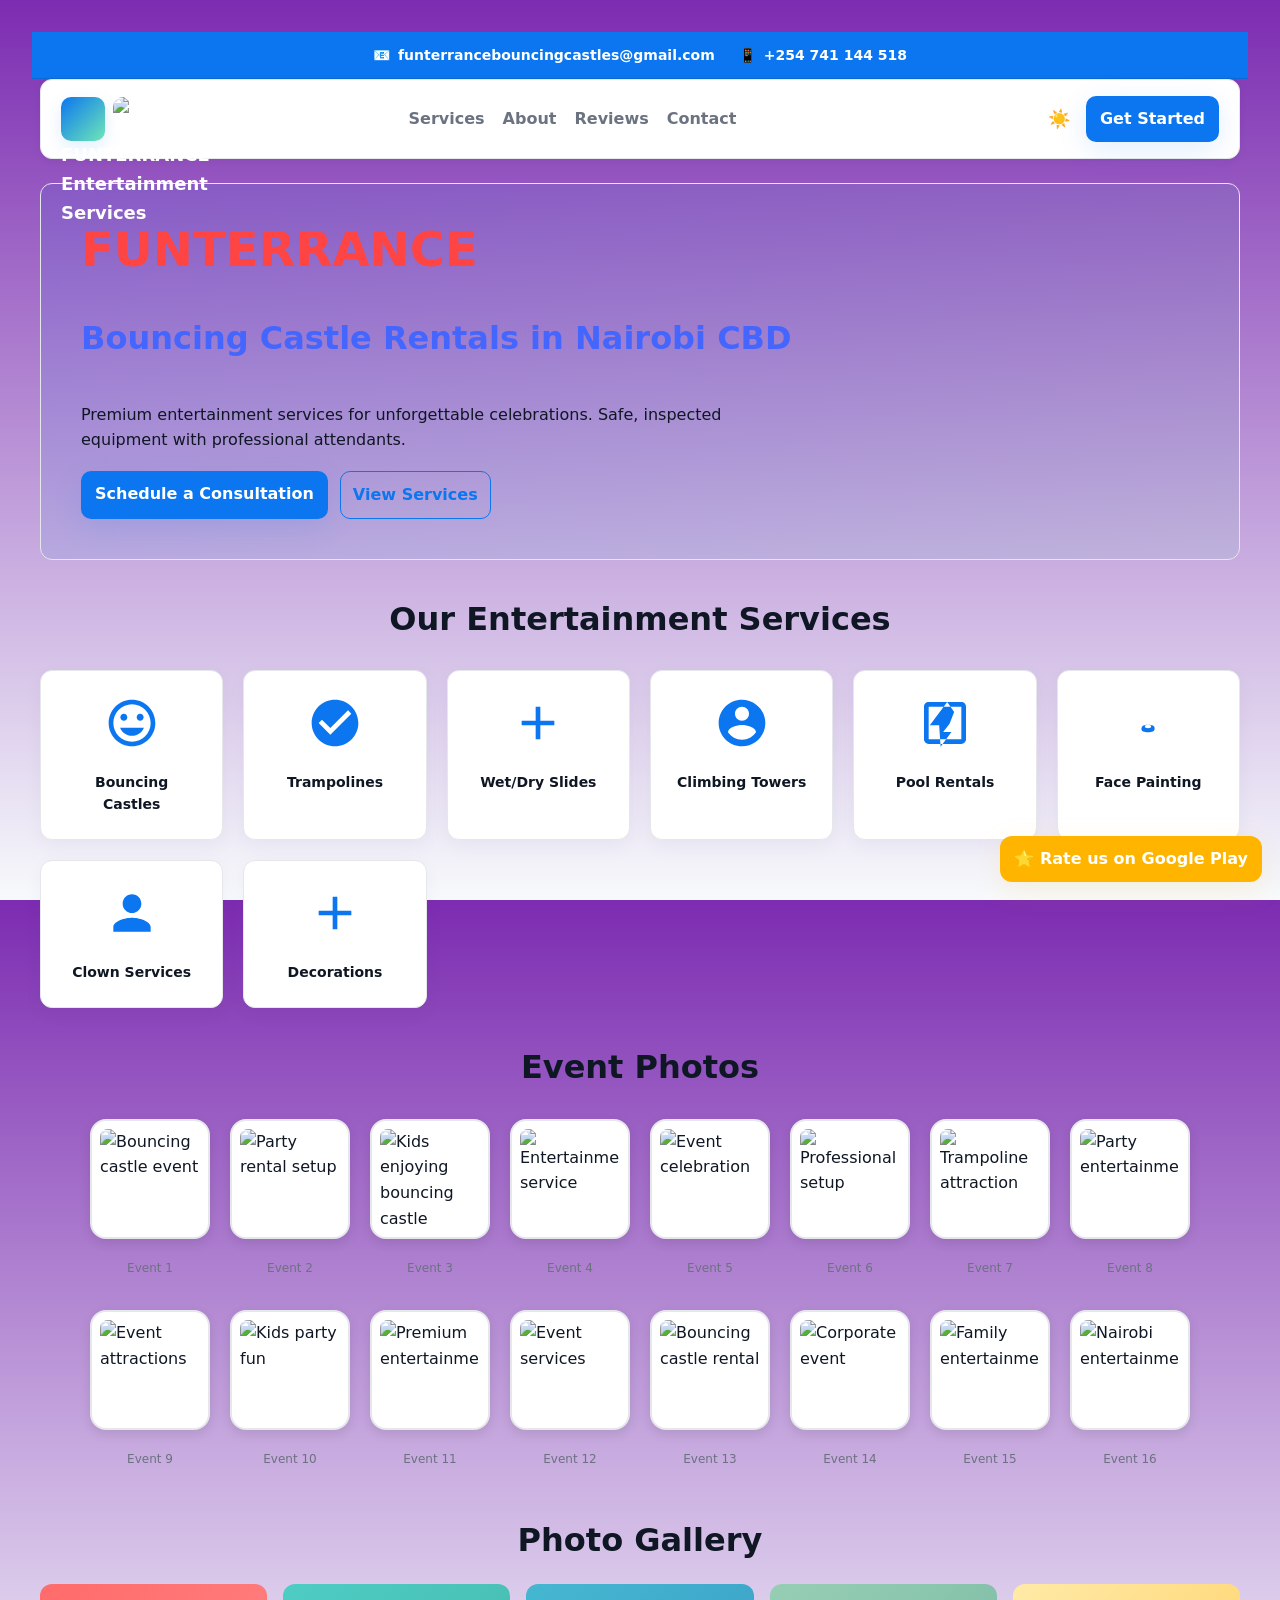
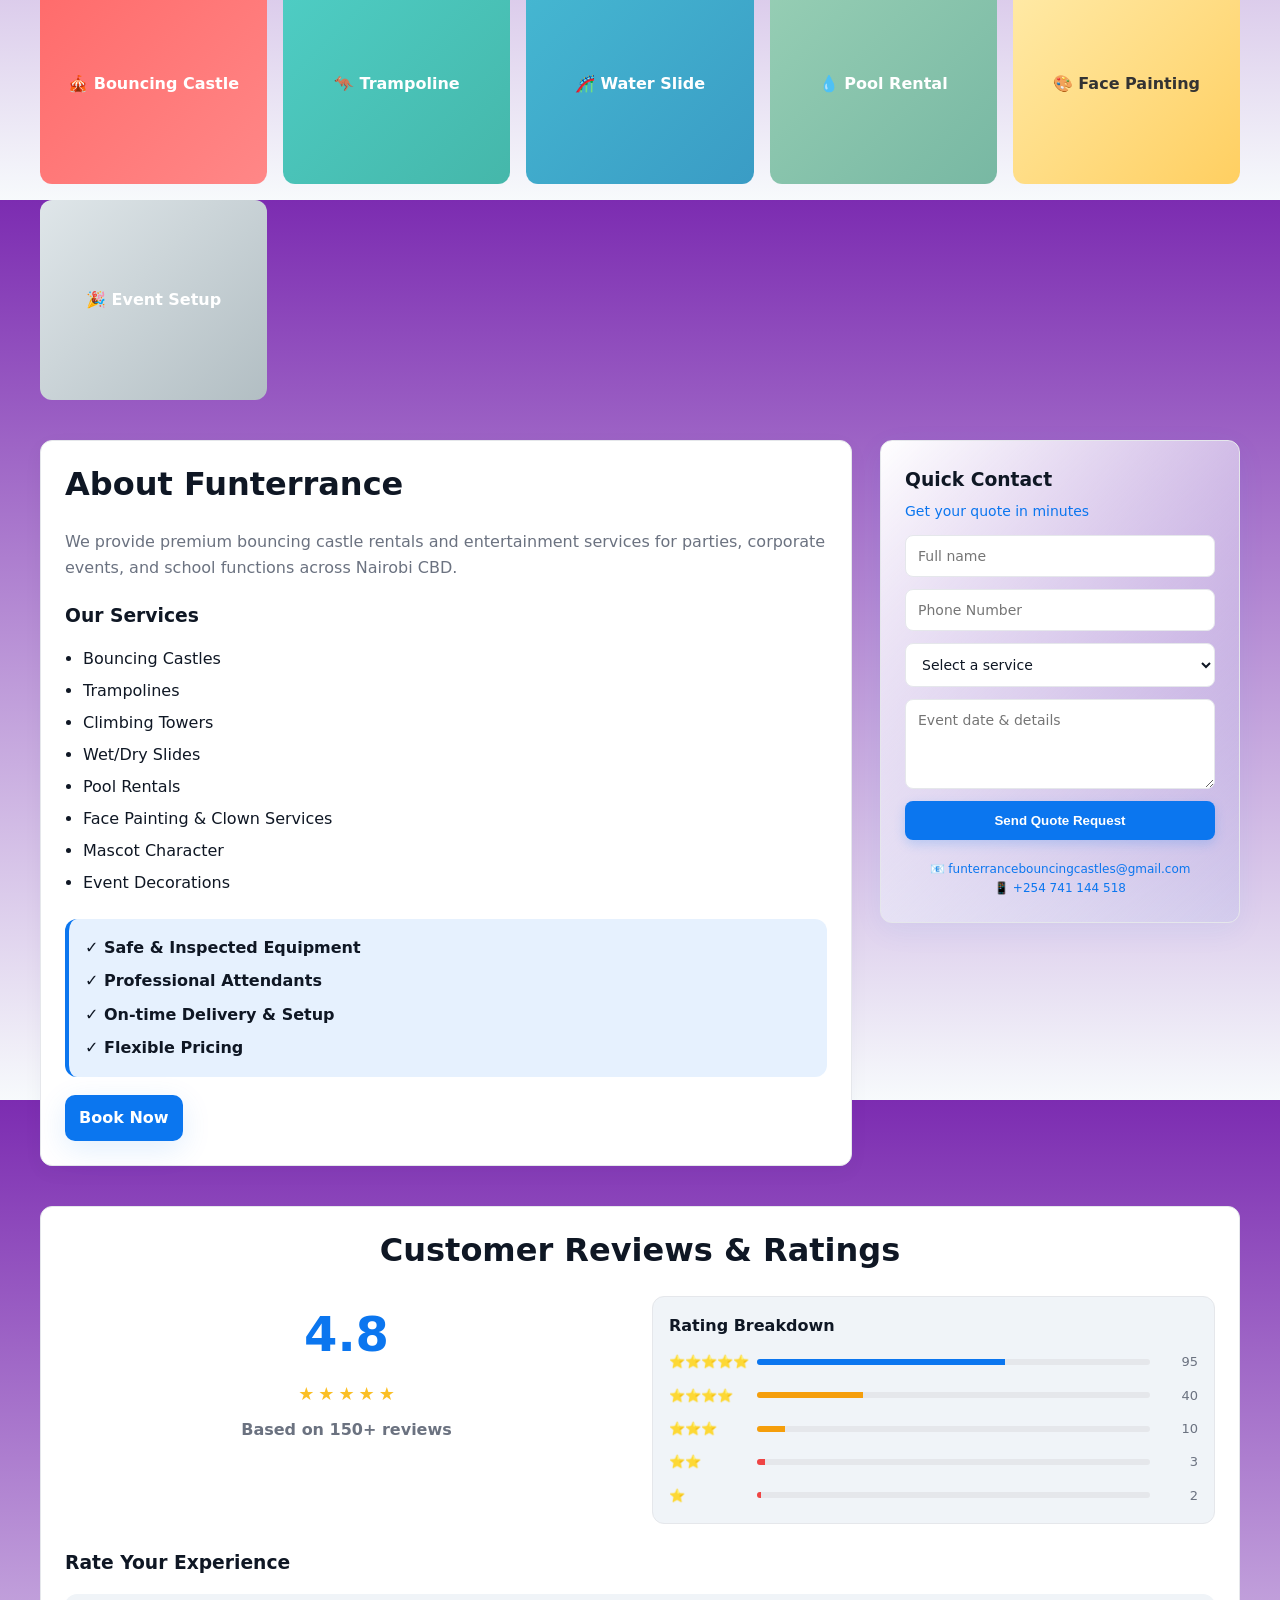
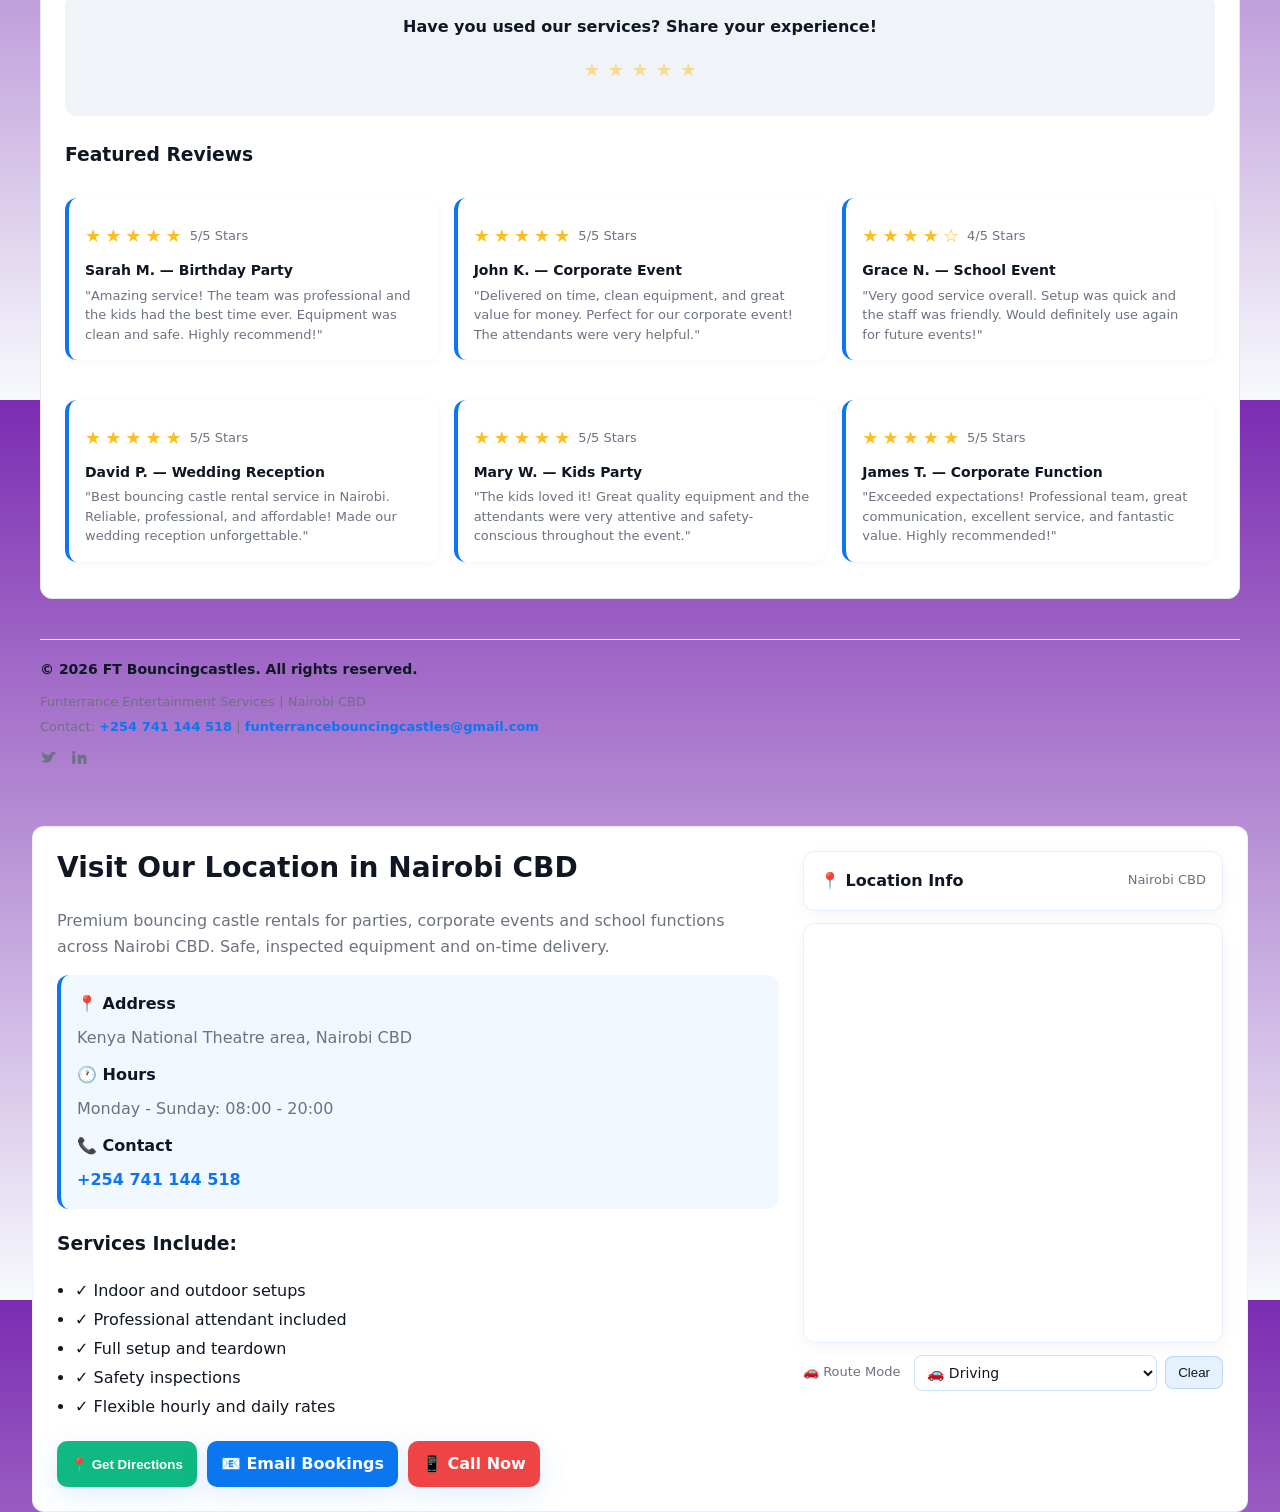
==== commit 159524f4: "Add files via upload" ====
--- a/index.html
+++ b/index.html
@@ -501,7 +501,7 @@
 
     <div class="container">
         <header>
-            <a class="brand" href="#home">
+            <a class="logo">
                 <img src="https://raw.githubusercontent.com/flippa52/masked-profile/main/file_00000000452c71f8a021930740bb12a6%20(1).png" alt="Funterrance Logo" style="width:44px;height:44px;object-fit:contain;border-radius:10px">
                 <div>
                     <div>FUNTERRANCE</div>
@@ -597,79 +597,79 @@
                 </div>
                 <div style="display:flex;flex-direction:column;align-items:center;cursor:pointer;transition:transform 0.3s" onmouseover="this.style.transform='scale(1.1)'" onmouseout="this.style.transform='scale(1)'">
                     <div style="width:120px;height:120px;background:var(--card);border:2px solid var(--border);border-radius:16px;padding:8px;display:flex;align-items:center;justify-content:center;box-shadow:0 4px 12px rgba(0,0,0,0.1);margin-bottom:8px">
-                        <img src="https://github.com/flippa52/masked-profile/blob/main/WhatsApp%20Image%202026-01-06%20at%2001.54.02.jpeg" alt="Entertainment service" style="width:100%;height:100%;object-fit:cover;border-radius:8px">
+                        <img src="https://raw.githubusercontent.com/flippa52/masked-profile/main/WhatsApp%20Image%202026-01-06%20at%2001.54.02.jpeg" alt="Entertainment service" style="width:100%;height:100%;object-fit:cover;border-radius:8px">
                     </div>
                     <p style="font-size:12px;color:var(--text-secondary);text-align:center;max-width:120px">Event 4</p>
                 </div>
                 <div style="display:flex;flex-direction:column;align-items:center;cursor:pointer;transition:transform 0.3s" onmouseover="this.style.transform='scale(1.1)'" onmouseout="this.style.transform='scale(1)'">
                     <div style="width:120px;height:120px;background:var(--card);border:2px solid var(--border);border-radius:16px;padding:8px;display:flex;align-items:center;justify-content:center;box-shadow:0 4px 12px rgba(0,0,0,0.1);margin-bottom:8px">
-                        <img src="https://github.com/flippa52/masked-profile/blob/main/WhatsApp%20Image%202026-01-06%20at%2001.54.03%20(1).jpeg" alt="Event celebration" style="width:100%;height:100%;object-fit:cover;border-radius:8px">
+                        <img src="https://raw.githubusercontent.com/flippa52/masked-profile/main/WhatsApp%20Image%202026-01-06%20at%2001.54.03%20(1).jpeg" alt="Event celebration" style="width:100%;height:100%;object-fit:cover;border-radius:8px">
                     </div>
                     <p style="font-size:12px;color:var(--text-secondary);text-align:center;max-width:120px">Event 5</p>
                 </div>
                 <div style="display:flex;flex-direction:column;align-items:center;cursor:pointer;transition:transform 0.3s" onmouseover="this.style.transform='scale(1.1)'" onmouseout="this.style.transform='scale(1)'">
                     <div style="width:120px;height:120px;background:var(--card);border:2px solid var(--border);border-radius:16px;padding:8px;display:flex;align-items:center;justify-content:center;box-shadow:0 4px 12px rgba(0,0,0,0.1);margin-bottom:8px">
-                        <img src="https://github.com/flippa52/masked-profile/blob/main/WhatsApp%20Image%202026-01-06%20at%2001.54.03%20(1).jpeg" alt="Professional setup" style="width:100%;height:100%;object-fit:cover;border-radius:8px">
+                        <img src="https://raw.githubusercontent.com/flippa52/masked-profile/main/WhatsApp%20Image%202026-01-06%20at%2001.54.03%20(1).jpeg" alt="Professional setup" style="width:100%;height:100%;object-fit:cover;border-radius:8px">
                     </div>
                     <p style="font-size:12px;color:var(--text-secondary);text-align:center;max-width:120px">Event 6</p>
                 </div>
                 <div style="display:flex;flex-direction:column;align-items:center;cursor:pointer;transition:transform 0.3s" onmouseover="this.style.transform='scale(1.1)'" onmouseout="this.style.transform='scale(1)'">
                     <div style="width:120px;height:120px;background:var(--card);border:2px solid var(--border);border-radius:16px;padding:8px;display:flex;align-items:center;justify-content:center;box-shadow:0 4px 12px rgba(0,0,0,0.1);margin-bottom:8px">
-                        <img src="https://github.com/flippa52/masked-profile/blob/main/WhatsApp%20Image%202026-01-06%20at%2001.54.03%20(1).jpeg" alt="Trampoline attraction" style="width:100%;height:100%;object-fit:cover;border-radius:8px">
+                        <img src="https://raw.githubusercontent.com/flippa52/masked-profile/main/WhatsApp%20Image%202026-01-06%20at%2001.54.03%20(1).jpeg" alt="Trampoline attraction" style="width:100%;height:100%;object-fit:cover;border-radius:8px">
                     </div>
                     <p style="font-size:12px;color:var(--text-secondary);text-align:center;max-width:120px">Event 7</p>
                 </div>
                 <div style="display:flex;flex-direction:column;align-items:center;cursor:pointer;transition:transform 0.3s" onmouseover="this.style.transform='scale(1.1)'" onmouseout="this.style.transform='scale(1)'">
                     <div style="width:120px;height:120px;background:var(--card);border:2px solid var(--border);border-radius:16px;padding:8px;display:flex;align-items:center;justify-content:center;box-shadow:0 4px 12px rgba(0,0,0,0.1);margin-bottom:8px">
-                        <img src="https://github.com/flippa52/masked-profile/blob/main/WhatsApp%20Image%202026-01-06%20at%2001.54.03.jpeg" alt="Party entertainment" style="width:100%;height:100%;object-fit:cover;border-radius:8px">
+                        <img src="https://raw.githubusercontent.com/flippa52/masked-profile/main/WhatsApp%20Image%202026-01-06%20at%2001.54.03.jpeg" alt="Party entertainment" style="width:100%;height:100%;object-fit:cover;border-radius:8px">
                     </div>
                     <p style="font-size:12px;color:var(--text-secondary);text-align:center;max-width:120px">Event 8</p>
                 </div>
                 <div style="display:flex;flex-direction:column;align-items:center;cursor:pointer;transition:transform 0.3s" onmouseover="this.style.transform='scale(1.1)'" onmouseout="this.style.transform='scale(1)'">
                     <div style="width:120px;height:120px;background:var(--card);border:2px solid var(--border);border-radius:16px;padding:8px;display:flex;align-items:center;justify-content:center;box-shadow:0 4px 12px rgba(0,0,0,0.1);margin-bottom:8px">
-                        <img src="https://github.com/flippa52/masked-profile/blob/main/WhatsApp%20Image%202026-01-06%20at%2001.54.04%20(1).jpeg" alt="Event attractions" style="width:100%;height:100%;object-fit:cover;border-radius:8px">
+                        <img src="https://raw.githubusercontent.com/flippa52/masked-profile/main/WhatsApp%20Image%202026-01-06%20at%2001.54.04%20(1).jpeg" alt="Event attractions" style="width:100%;height:100%;object-fit:cover;border-radius:8px">
                     </div>
                     <p style="font-size:12px;color:var(--text-secondary);text-align:center;max-width:120px">Event 9</p>
                 </div>
                 <div style="display:flex;flex-direction:column;align-items:center;cursor:pointer;transition:transform 0.3s" onmouseover="this.style.transform='scale(1.1)'" onmouseout="this.style.transform='scale(1)'">
                     <div style="width:120px;height:120px;background:var(--card);border:2px solid var(--border);border-radius:16px;padding:8px;display:flex;align-items:center;justify-content:center;box-shadow:0 4px 12px rgba(0,0,0,0.1);margin-bottom:8px">
-                        <img src="https://github.com/flippa52/masked-profile/blob/main/WhatsApp%20Image%202026-01-06%20at%2001.54.04%20(2).jpeg" alt="Kids party fun" style="width:100%;height:100%;object-fit:cover;border-radius:8px">
+                        <img src="https://raw.githubusercontent.com/flippa52/masked-profile/main/WhatsApp%20Image%202026-01-06%20at%2001.54.04%20(2).jpeg" alt="Kids party fun" style="width:100%;height:100%;object-fit:cover;border-radius:8px">
                     </div>
                     <p style="font-size:12px;color:var(--text-secondary);text-align:center;max-width:120px">Event 10</p>
                 </div>
                 <div style="display:flex;flex-direction:column;align-items:center;cursor:pointer;transition:transform 0.3s" onmouseover="this.style.transform='scale(1.1)'" onmouseout="this.style.transform='scale(1)'">
                     <div style="width:120px;height:120px;background:var(--card);border:2px solid var(--border);border-radius:16px;padding:8px;display:flex;align-items:center;justify-content:center;box-shadow:0 4px 12px rgba(0,0,0,0.1);margin-bottom:8px">
-                        <img src="https://github.com/flippa52/masked-profile/blob/main/WhatsApp%20Image%202026-01-06%20at%2001.54.04.jpeg" alt="Premium entertainment" style="width:100%;height:100%;object-fit:cover;border-radius:8px">
+                        <img src="https://raw.githubusercontent.com/flippa52/masked-profile/main/WhatsApp%20Image%202026-01-06%20at%2001.54.04.jpeg" alt="Premium entertainment" style="width:100%;height:100%;object-fit:cover;border-radius:8px">
                     </div>
                     <p style="font-size:12px;color:var(--text-secondary);text-align:center;max-width:120px">Event 11</p>
                 </div>
                 <div style="display:flex;flex-direction:column;align-items:center;cursor:pointer;transition:transform 0.3s" onmouseover="this.style.transform='scale(1.1)'" onmouseout="this.style.transform='scale(1)'">
                     <div style="width:120px;height:120px;background:var(--card);border:2px solid var(--border);border-radius:16px;padding:8px;display:flex;align-items:center;justify-content:center;box-shadow:0 4px 12px rgba(0,0,0,0.1);margin-bottom:8px">
-                        <img src="https://github.com/flippa52/masked-profile/blob/main/WhatsApp%20Image%202026-01-06%20at%2001.54.05%20(1).jpeg" alt="Event services" style="width:100%;height:100%;object-fit:cover;border-radius:8px">
+                        <img src="https://raw.githubusercontent.com/flippa52/masked-profile/main/WhatsApp%20Image%202026-01-06%20at%2001.54.05%20(1).jpeg" alt="Event services" style="width:100%;height:100%;object-fit:cover;border-radius:8px">
                     </div>
                     <p style="font-size:12px;color:var(--text-secondary);text-align:center;max-width:120px">Event 12</p>
                 </div>
                 <div style="display:flex;flex-direction:column;align-items:center;cursor:pointer;transition:transform 0.3s" onmouseover="this.style.transform='scale(1.1)'" onmouseout="this.style.transform='scale(1)'">
                     <div style="width:120px;height:120px;background:var(--card);border:2px solid var(--border);border-radius:16px;padding:8px;display:flex;align-items:center;justify-content:center;box-shadow:0 4px 12px rgba(0,0,0,0.1);margin-bottom:8px">
-                        <img src="https://github.com/flippa52/masked-profile/blob/main/WhatsApp%20Image%202026-01-06%20at%2001.54.05.jpeg" alt="Bouncing castle rental" style="width:100%;height:100%;object-fit:cover;border-radius:8px">
+                        <img src="https://raw.githubusercontent.com/flippa52/masked-profile/main/WhatsApp%20Image%202026-01-06%20at%2001.54.05.jpeg" alt="Bouncing castle rental" style="width:100%;height:100%;object-fit:cover;border-radius:8px">
                     </div>
                     <p style="font-size:12px;color:var(--text-secondary);text-align:center;max-width:120px">Event 13</p>
                 </div>
                 <div style="display:flex;flex-direction:column;align-items:center;cursor:pointer;transition:transform 0.3s" onmouseover="this.style.transform='scale(1.1)'" onmouseout="this.style.transform='scale(1)'">
                     <div style="width:120px;height:120px;background:var(--card);border:2px solid var(--border);border-radius:16px;padding:8px;display:flex;align-items:center;justify-content:center;box-shadow:0 4px 12px rgba(0,0,0,0.1);margin-bottom:8px">
-                        <img src="https://github.com/flippa52/masked-profile/blob/main/WhatsApp%20Image%202026-01-06%20at%2001.54.06.jpeg" alt="Corporate event" style="width:100%;height:100%;object-fit:cover;border-radius:8px">
+                        <img src="https://raw.githubusercontent.com/flippa52/masked-profile/main/WhatsApp%20Image%202026-01-06%20at%2001.54.06.jpeg" alt="Corporate event" style="width:100%;height:100%;object-fit:cover;border-radius:8px">
                     </div>
                     <p style="font-size:12px;color:var(--text-secondary);text-align:center;max-width:120px">Event 14</p>
                 </div>
                 <div style="display:flex;flex-direction:column;align-items:center;cursor:pointer;transition:transform 0.3s" onmouseover="this.style.transform='scale(1.1)'" onmouseout="this.style.transform='scale(1)'">
                     <div style="width:120px;height:120px;background:var(--card);border:2px solid var(--border);border-radius:16px;padding:8px;display:flex;align-items:center;justify-content:center;box-shadow:0 4px 12px rgba(0,0,0,0.1);margin-bottom:8px">
-                        <img src="https://github.com/flippa52/masked-profile/blob/main/WhatsApp%20Image%202026-01-08%20at%2001.32.25.jpeg" alt="Family entertainment" style="width:100%;height:100%;object-fit:cover;border-radius:8px">
+                        <img src="https://raw.githubusercontent.com/flippa52/masked-profile/main/WhatsApp%20Image%202026-01-08%20at%2001.32.25.jpeg" alt="Family entertainment" style="width:100%;height:100%;object-fit:cover;border-radius:8px">
                     </div>
                     <p style="font-size:12px;color:var(--text-secondary);text-align:center;max-width:120px">Event 15</p>
                 </div>
                 <div style="display:flex;flex-direction:column;align-items:center;cursor:pointer;transition:transform 0.3s" onmouseover="this.style.transform='scale(1.1)'" onmouseout="this.style.transform='scale(1)'">
                     <div style="width:120px;height:120px;background:var(--card);border:2px solid var(--border);border-radius:16px;padding:8px;display:flex;align-items:center;justify-content:center;box-shadow:0 4px 12px rgba(0,0,0,0.1);margin-bottom:8px">
-                        <img src="https://github.com/flippa52/masked-profile/blob/main/WhatsApp%20Image%202026-01-08%20at%2001.32.26%20(1).jpeg" alt="Nairobi entertainment" style="width:100%;height:100%;object-fit:cover;border-radius:8px">
+                        <img src="https://raw.githubusercontent.com/flippa52/masked-profile/main/WhatsApp%20Image%202026-01-08%20at%2001.32.26%20(1).jpeg" alt="Nairobi entertainment" style="width:100%;height:100%;object-fit:cover;border-radius:8px">
                     </div>
                     <p style="font-size:12px;color:var(--text-secondary);text-align:center;max-width:120px">Event 16</p>
                 </div>
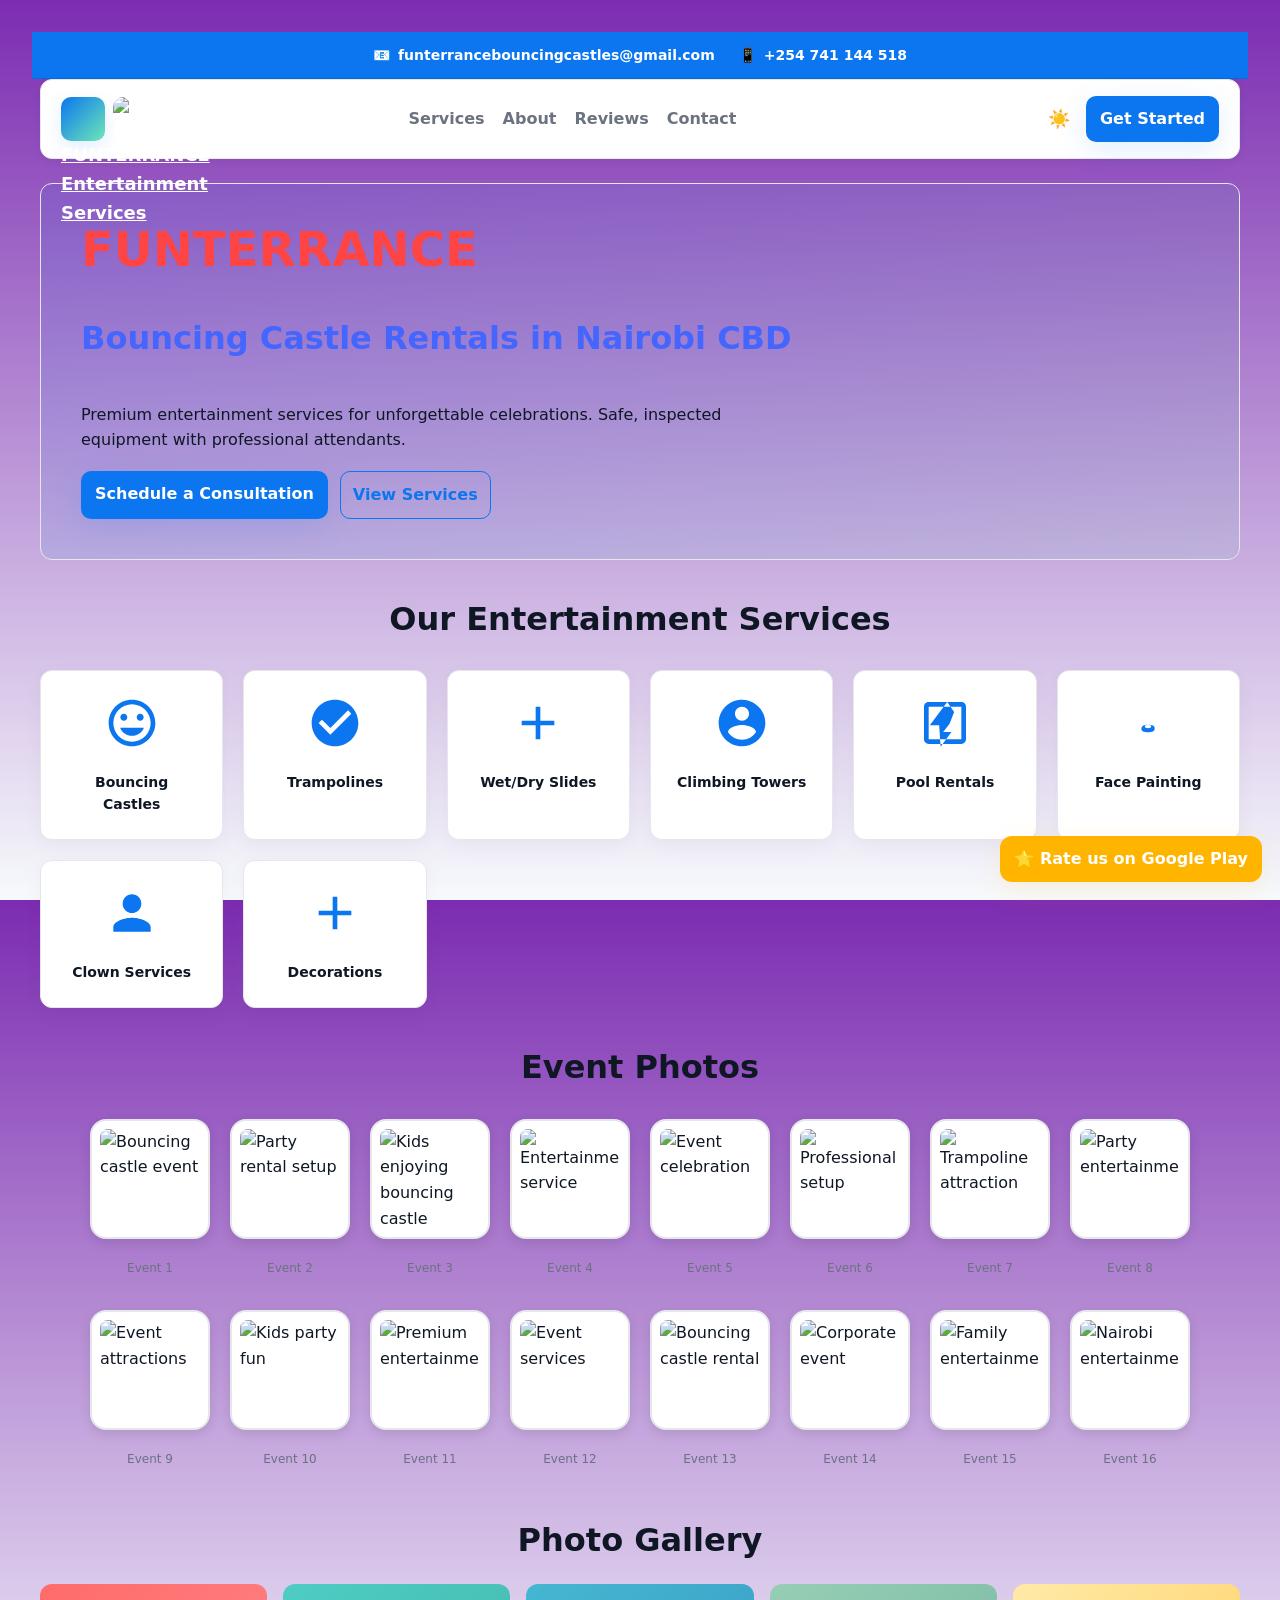
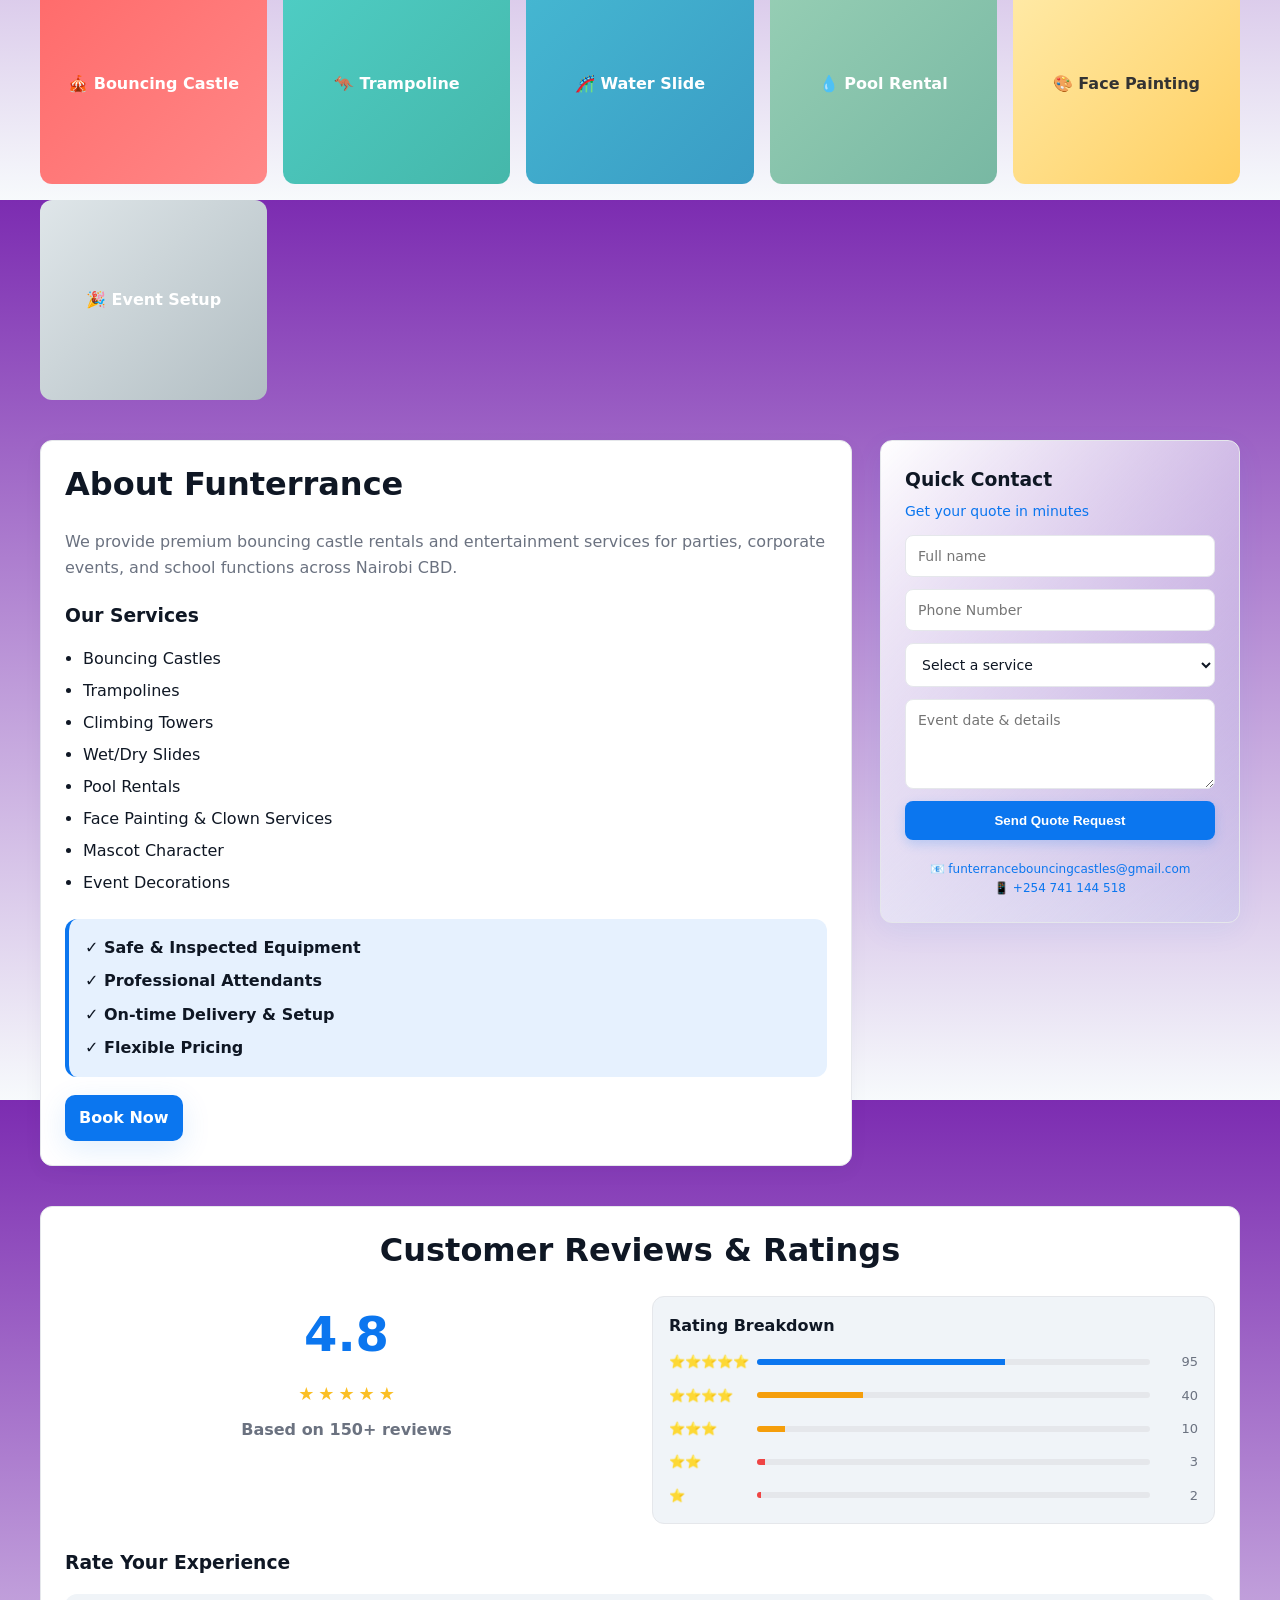
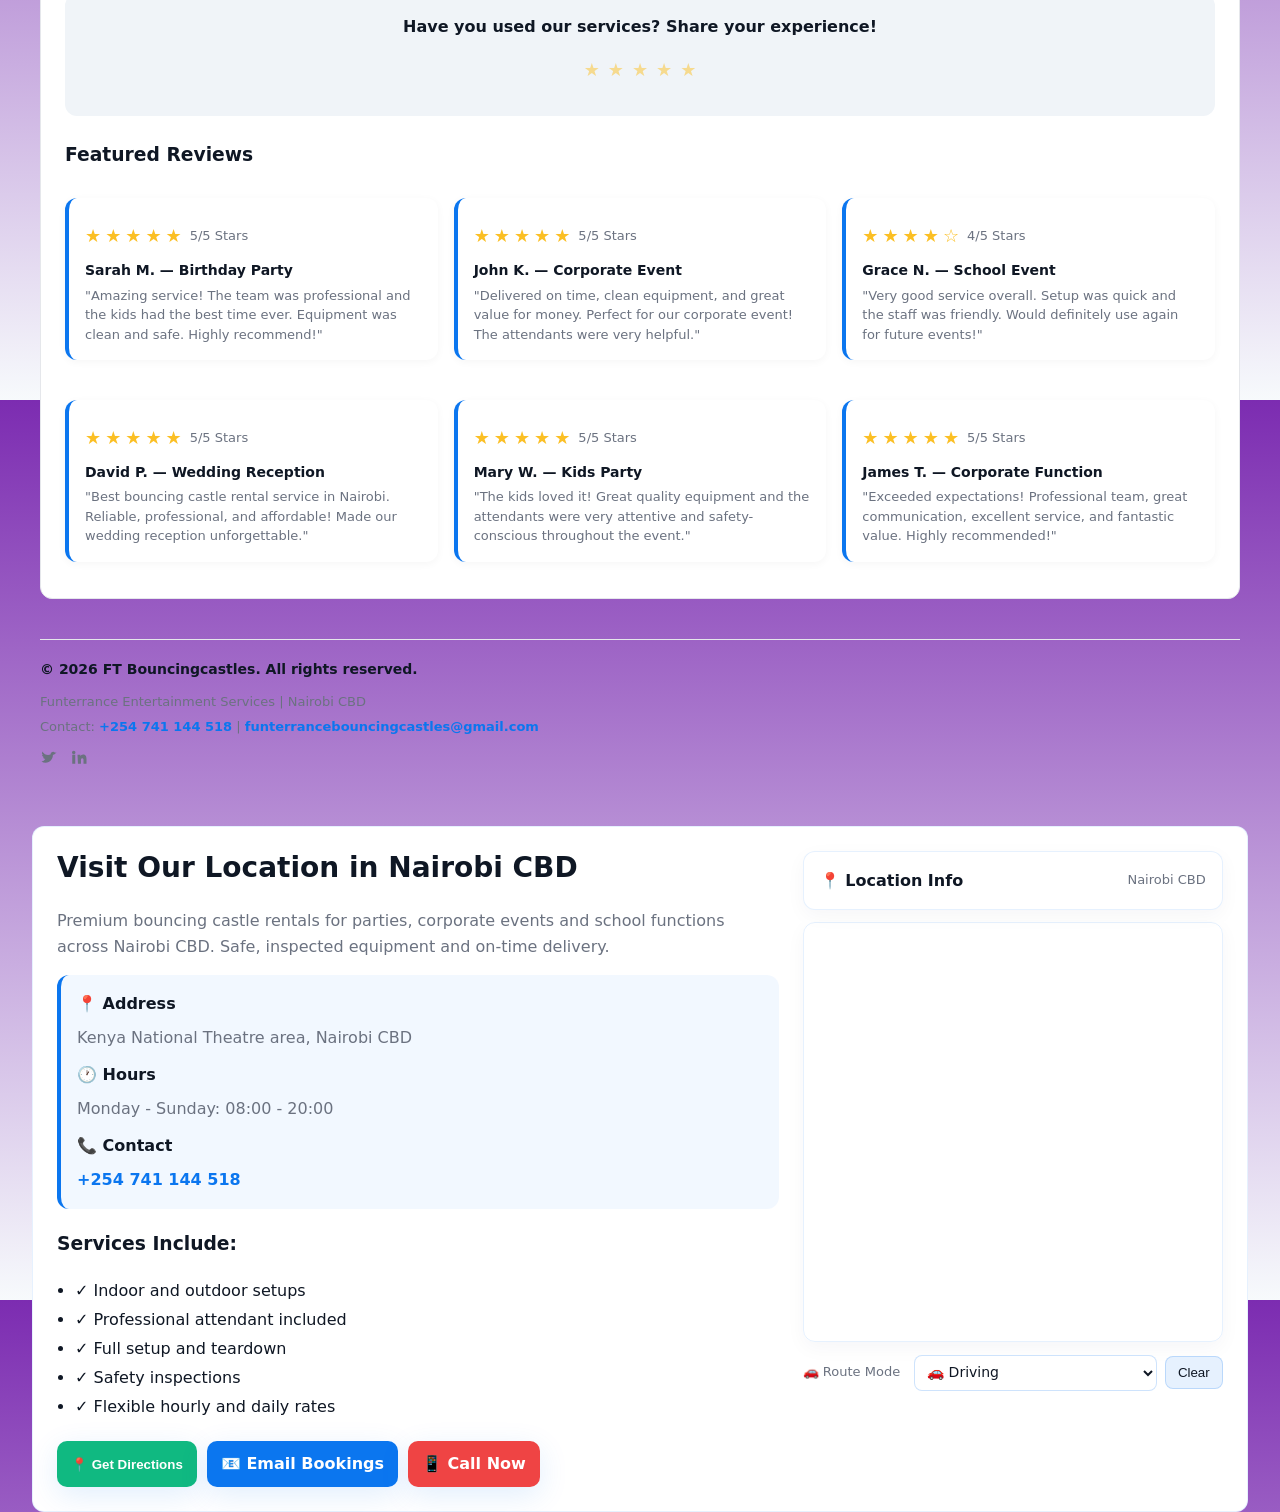
==== commit 9d945029: "Add files via upload" ====
--- a/index.html
+++ b/index.html
@@ -501,7 +501,7 @@
 
     <div class="container">
         <header>
-            <a class="logo">
+            <a class="logo" href="#home">
                 <img src="https://raw.githubusercontent.com/flippa52/masked-profile/main/file_00000000452c71f8a021930740bb12a6%20(1).png" alt="Funterrance Logo" style="width:44px;height:44px;object-fit:contain;border-radius:10px">
                 <div>
                     <div>FUNTERRANCE</div>
@@ -585,13 +585,13 @@
                 </div>
                 <div style="display:flex;flex-direction:column;align-items:center;cursor:pointer;transition:transform 0.3s" onmouseover="this.style.transform='scale(1.1)'" onmouseout="this.style.transform='scale(1)'">
                     <div style="width:120px;height:120px;background:var(--card);border:2px solid var(--border);border-radius:16px;padding:8px;display:flex;align-items:center;justify-content:center;box-shadow:0 4px 12px rgba(0,0,0,0.1);margin-bottom:8px">
-                        <img src="https://raw.githubusercontent.com/flippa52/chamberszone/main/Web%20Photos/WhatsApp%20Image%202026-01-06%20at%2001.53.59%20(1).jpeg" alt="Party rental setup" style="width:100%;height:100%;object-fit:cover;border-radius:8px">
+                        <img src="https://raw.githubusercontent.com/flippa52/chamberszone/main/Web%20Photos/WhatsApp%20Image%202026-01-06%20at%2001.54.04%20(2).jpeg" alt="Party rental setup" style="width:100%;height:100%;object-fit:cover;border-radius:8px">
                     </div>
                     <p style="font-size:12px;color:var(--text-secondary);text-align:center;max-width:120px">Event 2</p>
                 </div>
                 <div style="display:flex;flex-direction:column;align-items:center;cursor:pointer;transition:transform 0.3s" onmouseover="this.style.transform='scale(1.1)'" onmouseout="this.style.transform='scale(1)'">
                     <div style="width:120px;height:120px;background:var(--card);border:2px solid var(--border);border-radius:16px;padding:8px;display:flex;align-items:center;justify-content:center;box-shadow:0 4px 12px rgba(0,0,0,0.1);margin-bottom:8px">
-                        <img src="https://raw.githubusercontent.com/flippa52/masked-profile/main/WhatsApp%20Image%202026-01-06%20at%2001.54.01.jpeg" alt="Kids enjoying bouncing castle" style="width:100%;height:100%;object-fit:cover;border-radius:8px">
+                        <img src="https://raw.githubusercontent.com/flippa52/masked-profile/main/WhatsApp%20Image%202026-01-06%20at%2001.54.04.jpeg" alt="Kids enjoying bouncing castle" style="width:100%;height:100%;object-fit:cover;border-radius:8px">
                     </div>
                     <p style="font-size:12px;color:var(--text-secondary);text-align:center;max-width:120px">Event 3</p>
                 </div>
@@ -609,13 +609,13 @@
                 </div>
                 <div style="display:flex;flex-direction:column;align-items:center;cursor:pointer;transition:transform 0.3s" onmouseover="this.style.transform='scale(1.1)'" onmouseout="this.style.transform='scale(1)'">
                     <div style="width:120px;height:120px;background:var(--card);border:2px solid var(--border);border-radius:16px;padding:8px;display:flex;align-items:center;justify-content:center;box-shadow:0 4px 12px rgba(0,0,0,0.1);margin-bottom:8px">
-                        <img src="https://raw.githubusercontent.com/flippa52/masked-profile/main/WhatsApp%20Image%202026-01-06%20at%2001.54.03%20(1).jpeg" alt="Professional setup" style="width:100%;height:100%;object-fit:cover;border-radius:8px">
+                        <img src="https://raw.githubusercontent.com/flippa52/masked-profile/main/WhatsApp%20Image%202026-01-08%20at%2001.32.27.jpeg" alt="Professional setup" style="width:100%;height:100%;object-fit:cover;border-radius:8px">
                     </div>
                     <p style="font-size:12px;color:var(--text-secondary);text-align:center;max-width:120px">Event 6</p>
                 </div>
                 <div style="display:flex;flex-direction:column;align-items:center;cursor:pointer;transition:transform 0.3s" onmouseover="this.style.transform='scale(1.1)'" onmouseout="this.style.transform='scale(1)'">
                     <div style="width:120px;height:120px;background:var(--card);border:2px solid var(--border);border-radius:16px;padding:8px;display:flex;align-items:center;justify-content:center;box-shadow:0 4px 12px rgba(0,0,0,0.1);margin-bottom:8px">
-                        <img src="https://raw.githubusercontent.com/flippa52/masked-profile/main/WhatsApp%20Image%202026-01-06%20at%2001.54.03%20(1).jpeg" alt="Trampoline attraction" style="width:100%;height:100%;object-fit:cover;border-radius:8px">
+                        <img src="https://raw.githubusercontent.com/flippa52/masked-profile/main/https://github.com/flippa52/masked-profile/blob/main/WhatsApp%20Image%202026-01-08%20at%2001.32.28%20(1).jpeg" alt="Trampoline attraction" style="width:100%;height:100%;object-fit:cover;border-radius:8px">
                     </div>
                     <p style="font-size:12px;color:var(--text-secondary);text-align:center;max-width:120px">Event 7</p>
                 </div>
@@ -633,13 +633,13 @@
                 </div>
                 <div style="display:flex;flex-direction:column;align-items:center;cursor:pointer;transition:transform 0.3s" onmouseover="this.style.transform='scale(1.1)'" onmouseout="this.style.transform='scale(1)'">
                     <div style="width:120px;height:120px;background:var(--card);border:2px solid var(--border);border-radius:16px;padding:8px;display:flex;align-items:center;justify-content:center;box-shadow:0 4px 12px rgba(0,0,0,0.1);margin-bottom:8px">
-                        <img src="https://raw.githubusercontent.com/flippa52/masked-profile/main/WhatsApp%20Image%202026-01-06%20at%2001.54.04%20(2).jpeg" alt="Kids party fun" style="width:100%;height:100%;object-fit:cover;border-radius:8px">
+                        <img src="https://raw.githubusercontent.com/flippa52/masked-profile/main/WhatsApp%20Image%202026-01-06%20at%2001.53.59%20(1).jpeg" alt="Kids party fun" style="width:100%;height:100%;object-fit:cover;border-radius:8px">
                     </div>
                     <p style="font-size:12px;color:var(--text-secondary);text-align:center;max-width:120px">Event 10</p>
                 </div>
                 <div style="display:flex;flex-direction:column;align-items:center;cursor:pointer;transition:transform 0.3s" onmouseover="this.style.transform='scale(1.1)'" onmouseout="this.style.transform='scale(1)'">
                     <div style="width:120px;height:120px;background:var(--card);border:2px solid var(--border);border-radius:16px;padding:8px;display:flex;align-items:center;justify-content:center;box-shadow:0 4px 12px rgba(0,0,0,0.1);margin-bottom:8px">
-                        <img src="https://raw.githubusercontent.com/flippa52/masked-profile/main/WhatsApp%20Image%202026-01-06%20at%2001.54.04.jpeg" alt="Premium entertainment" style="width:100%;height:100%;object-fit:cover;border-radius:8px">
+                        <img src="https://raw.githubusercontent.com/flippa52/masked-profile/main/WhatsApp%20Image%202026-01-06%20at%2001.54.01.jpeg" alt="Premium entertainment" style="width:100%;height:100%;object-fit:cover;border-radius:8px">
                     </div>
                     <p style="font-size:12px;color:var(--text-secondary);text-align:center;max-width:120px">Event 11</p>
                 </div>
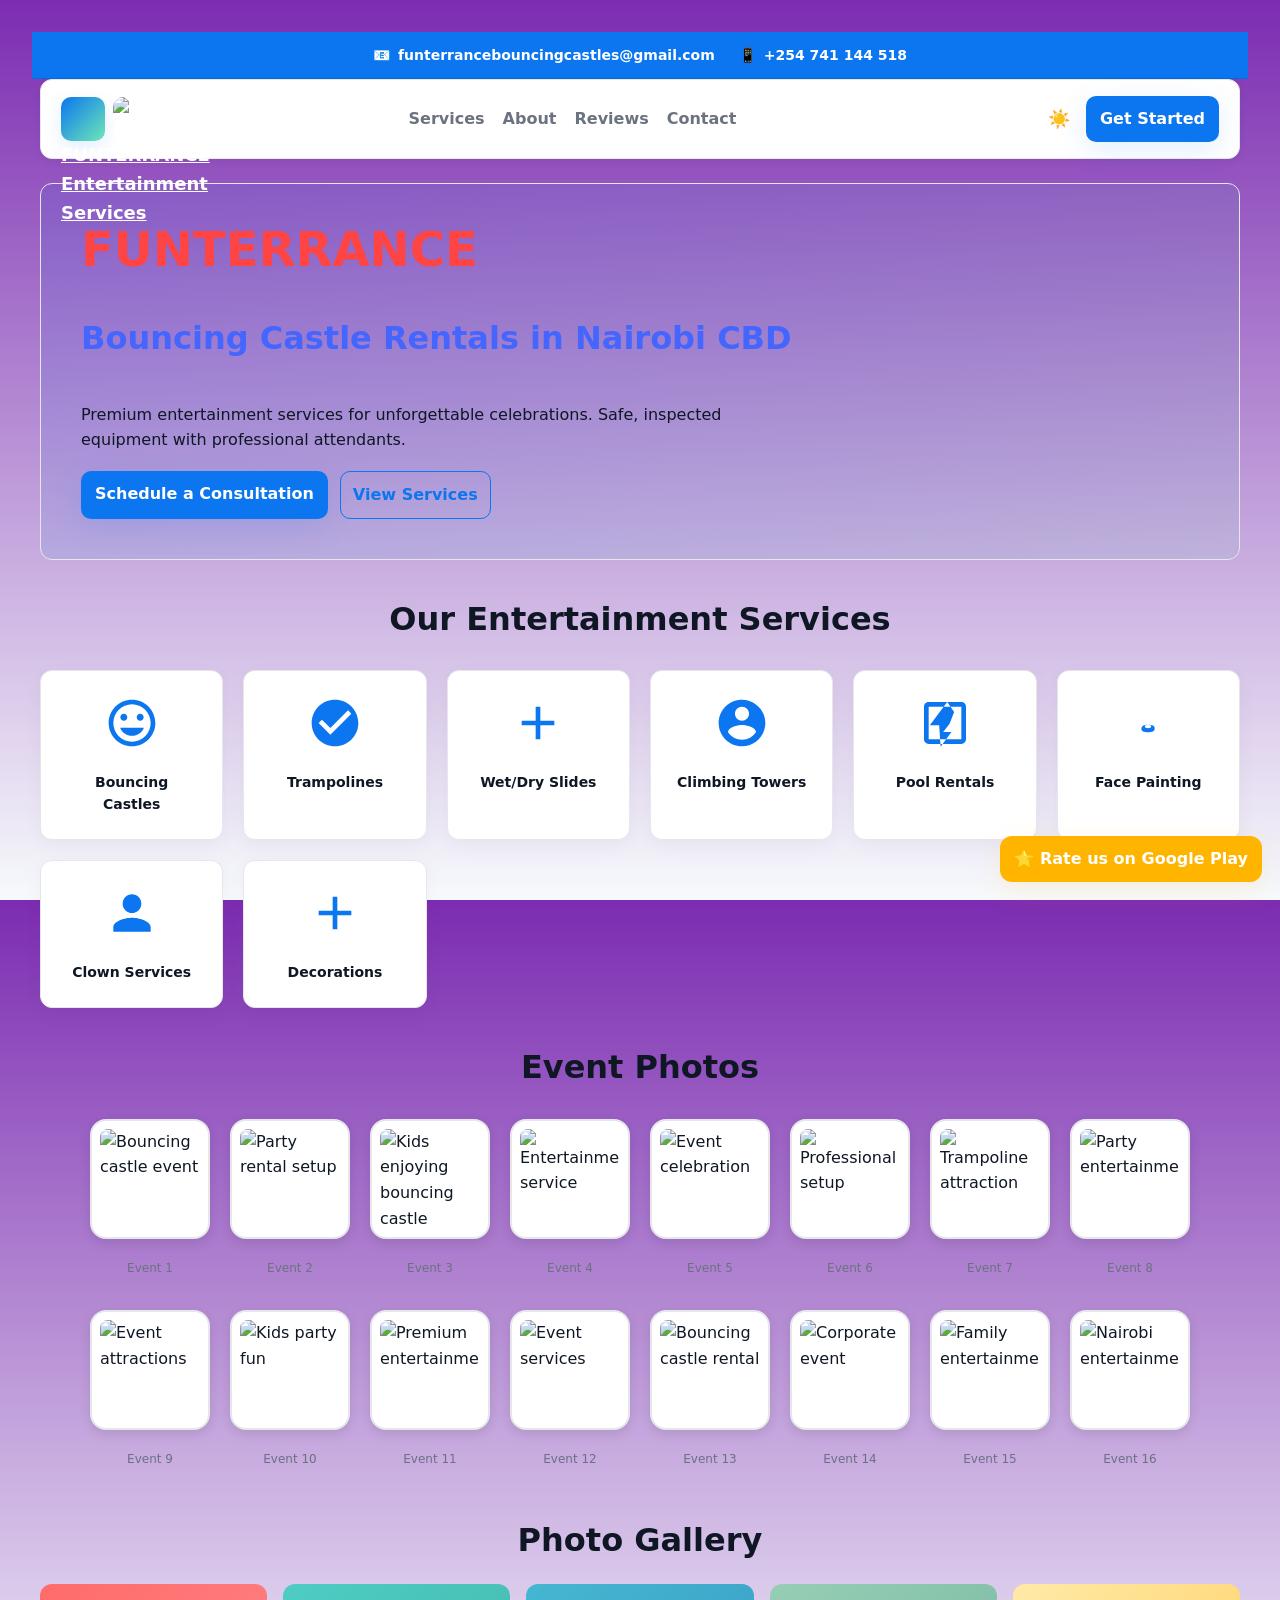
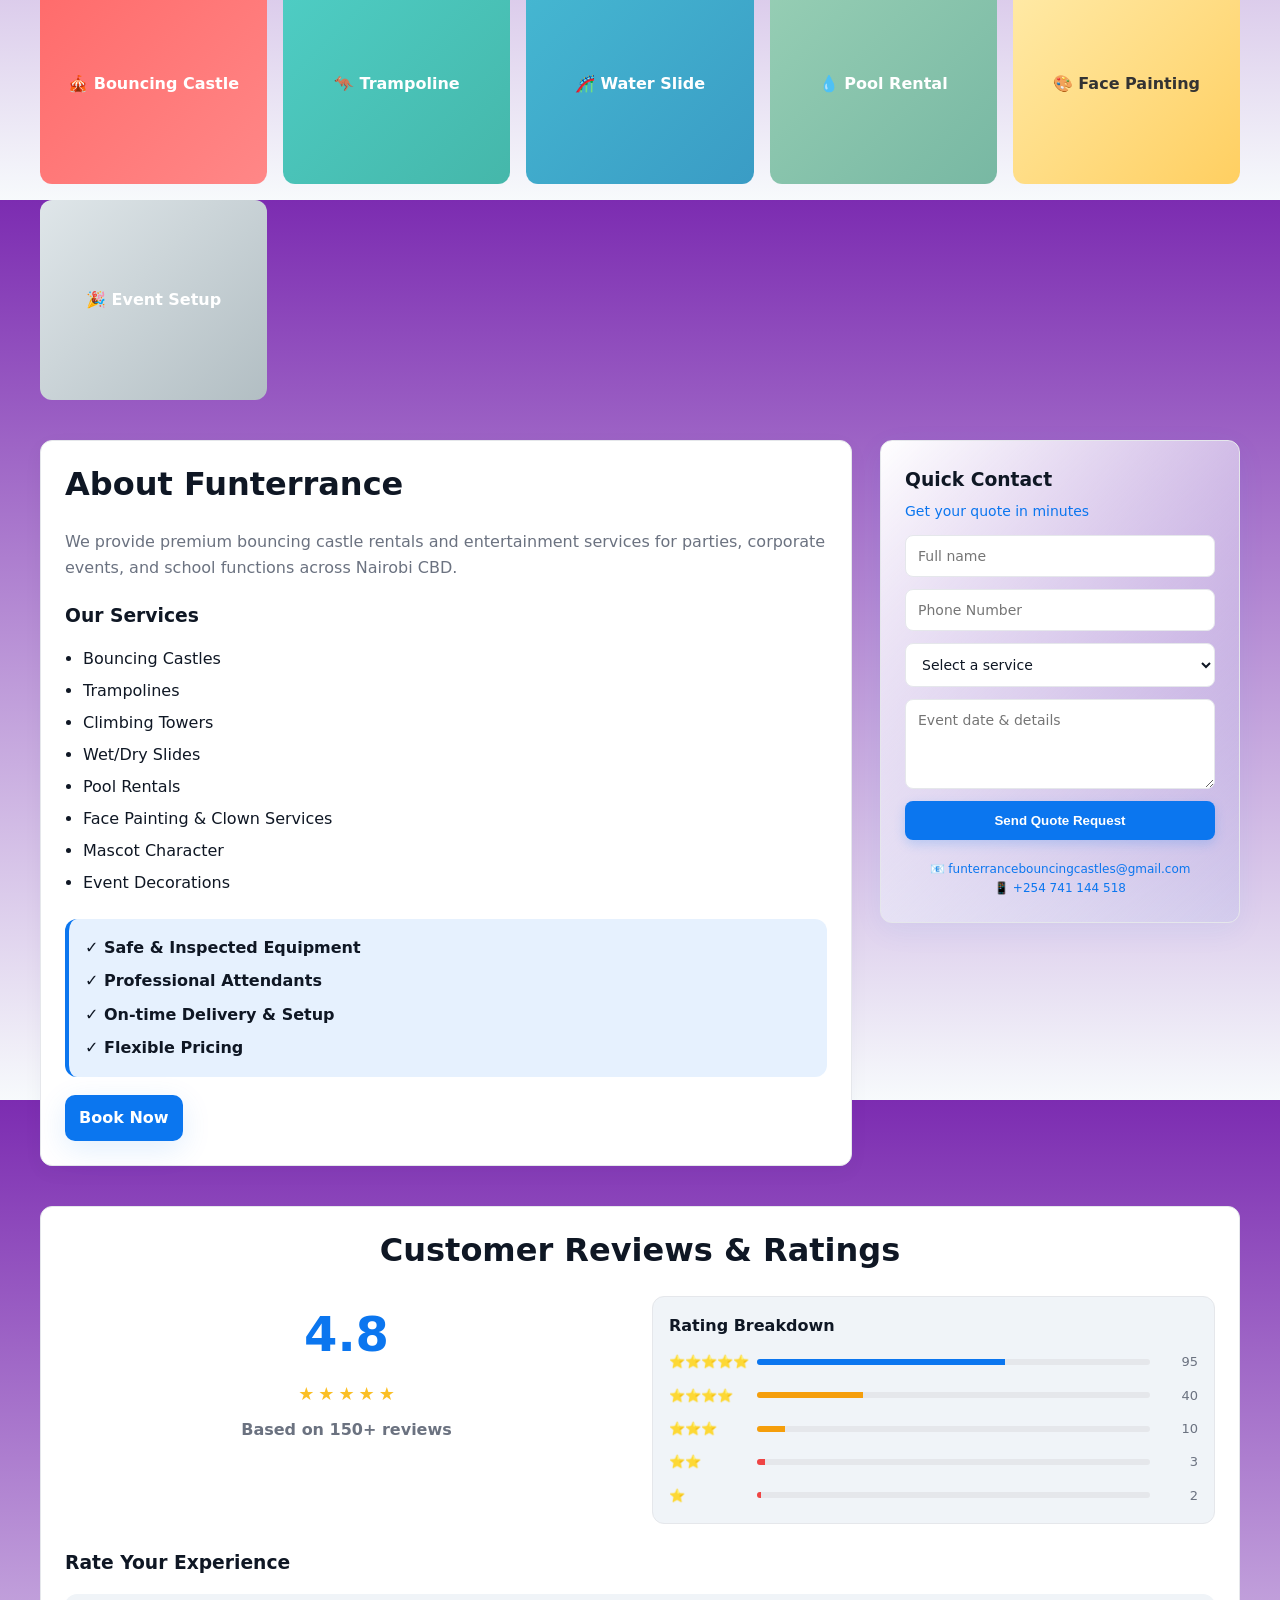
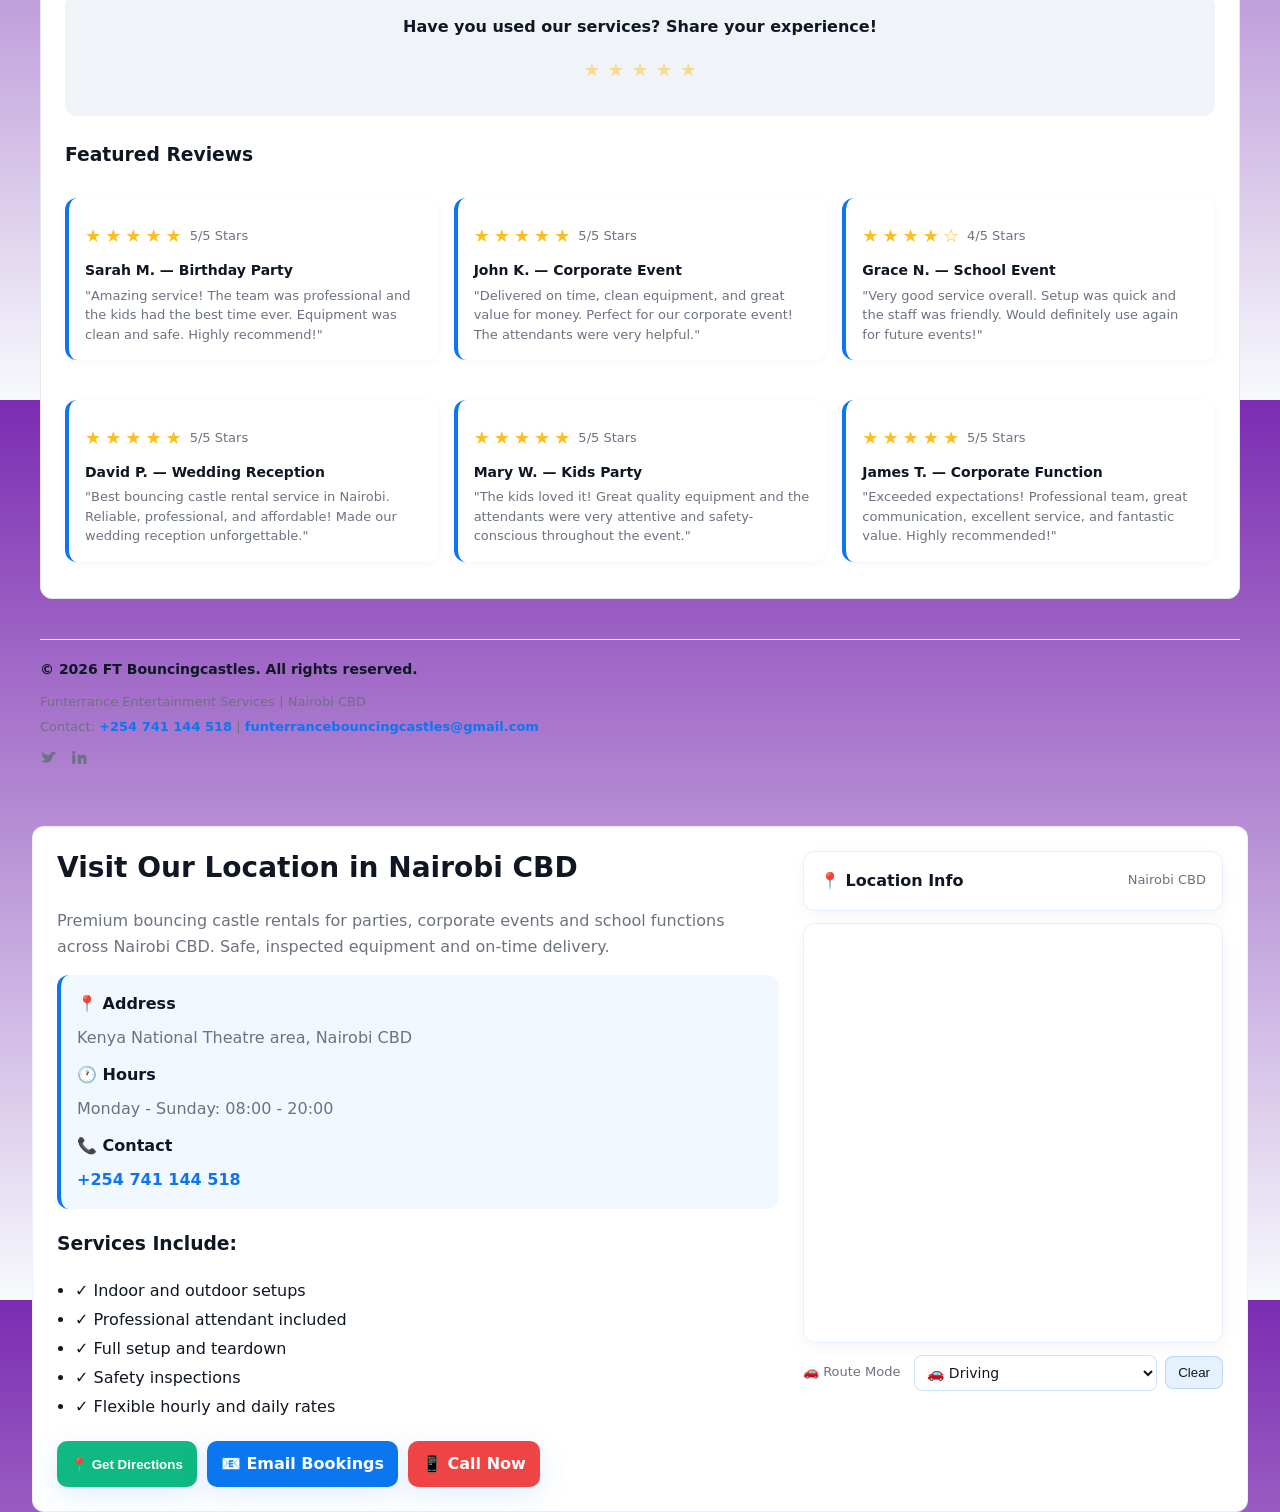
==== commit 32a11f0c: "Update index.html" ====
--- a/index.html
+++ b/index.html
@@ -6,7 +6,7 @@
     <meta name="theme-color" content="#0b76ef" />
     <meta name="color-scheme" content="light dark" />
     <title>Funterrance Bouncing Castles — Nairobi CBD Entertainment Services</title>
-    <meta name="description" content="Premium bouncing castle rentals in Nairobi CBD. Safe, inspected equipment for parties, events & school functions. Professional attendants, 4.8★ rated." />
+    <meta name="description" content="Affordable and classic bouncing castle rentals in Nairobi CBD. Safe, inspected equipment for parties, events & school functions. Professional attendants, 4.8★ rated." />
     <meta name="keywords" content="bouncing castles Nairobi, entertainment services, party rentals, trampoline rental, water slides, face painting, event setup" />
     <meta name="author" content="Funterrance Entertainment Services" />
     <meta name="robots" content="index, follow" />
@@ -1370,4 +1370,4 @@
     })();
 </script>
 </body>
-</html>+</html>
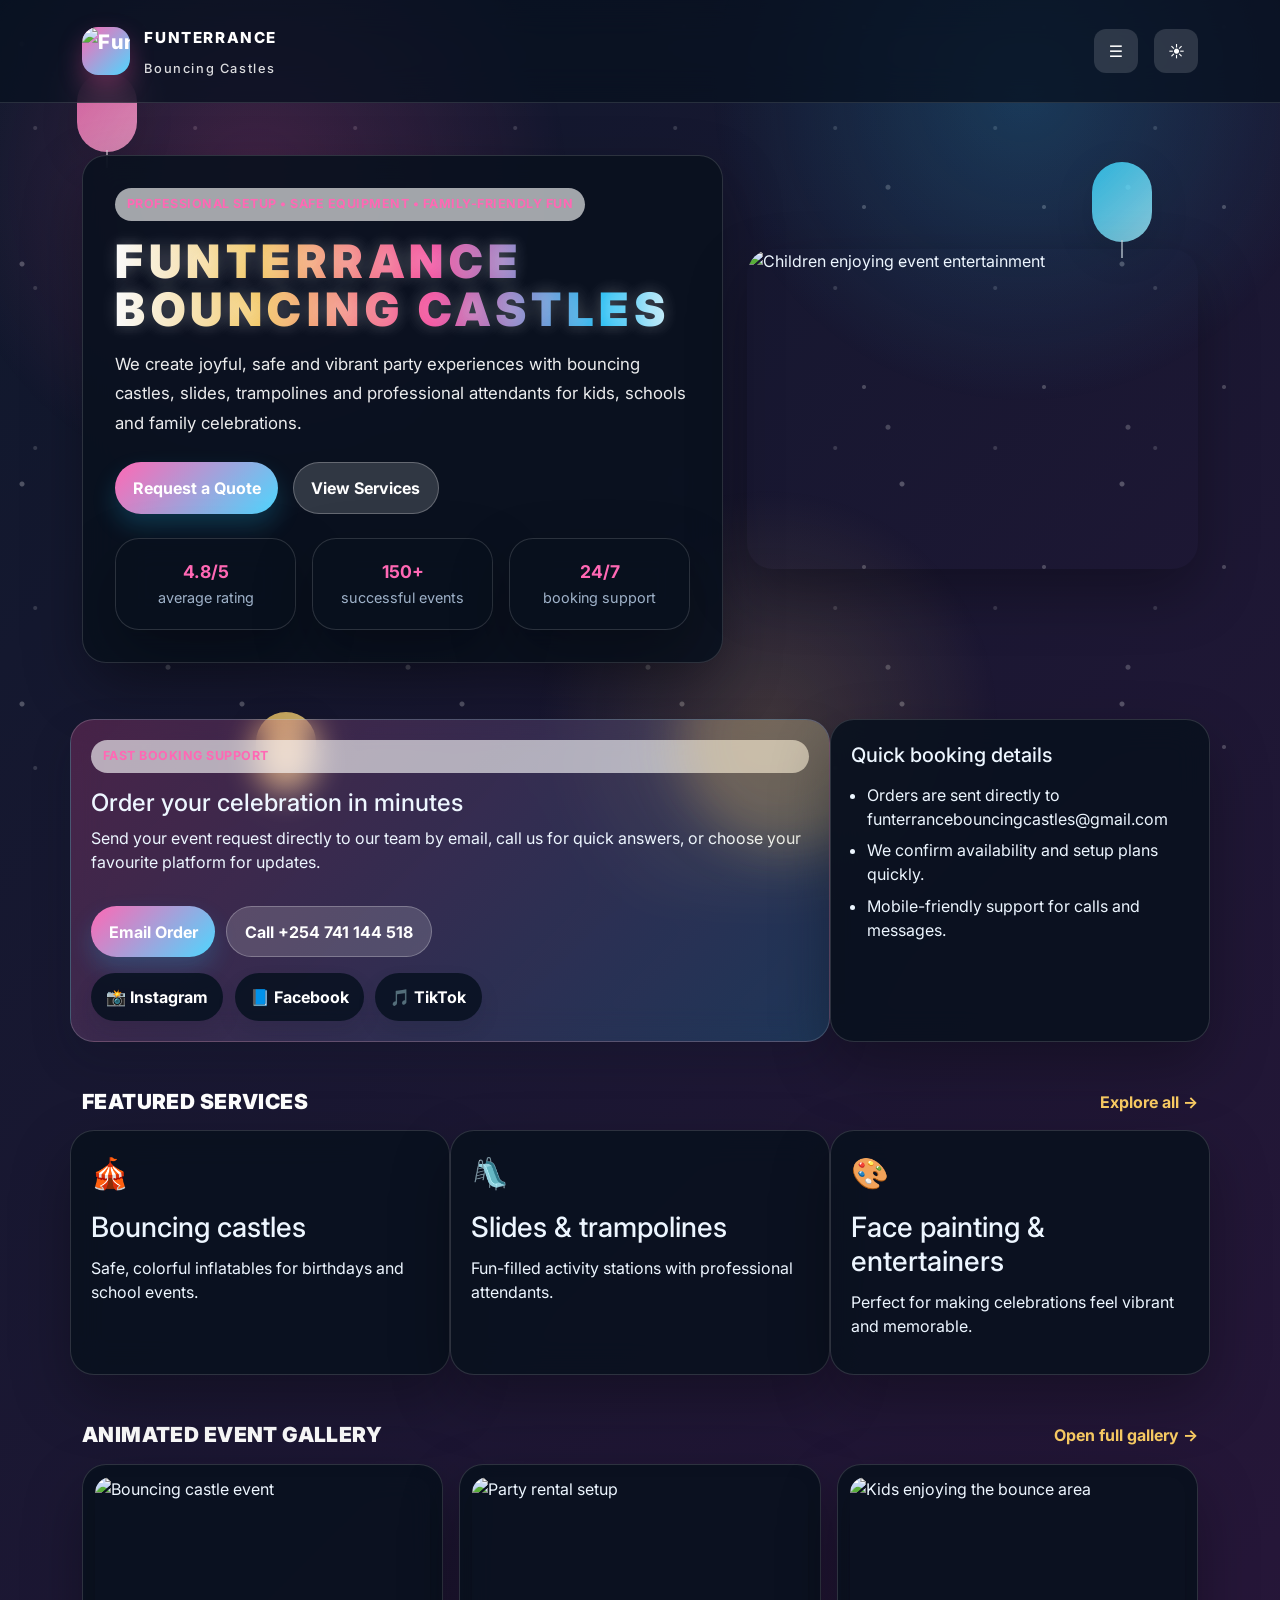
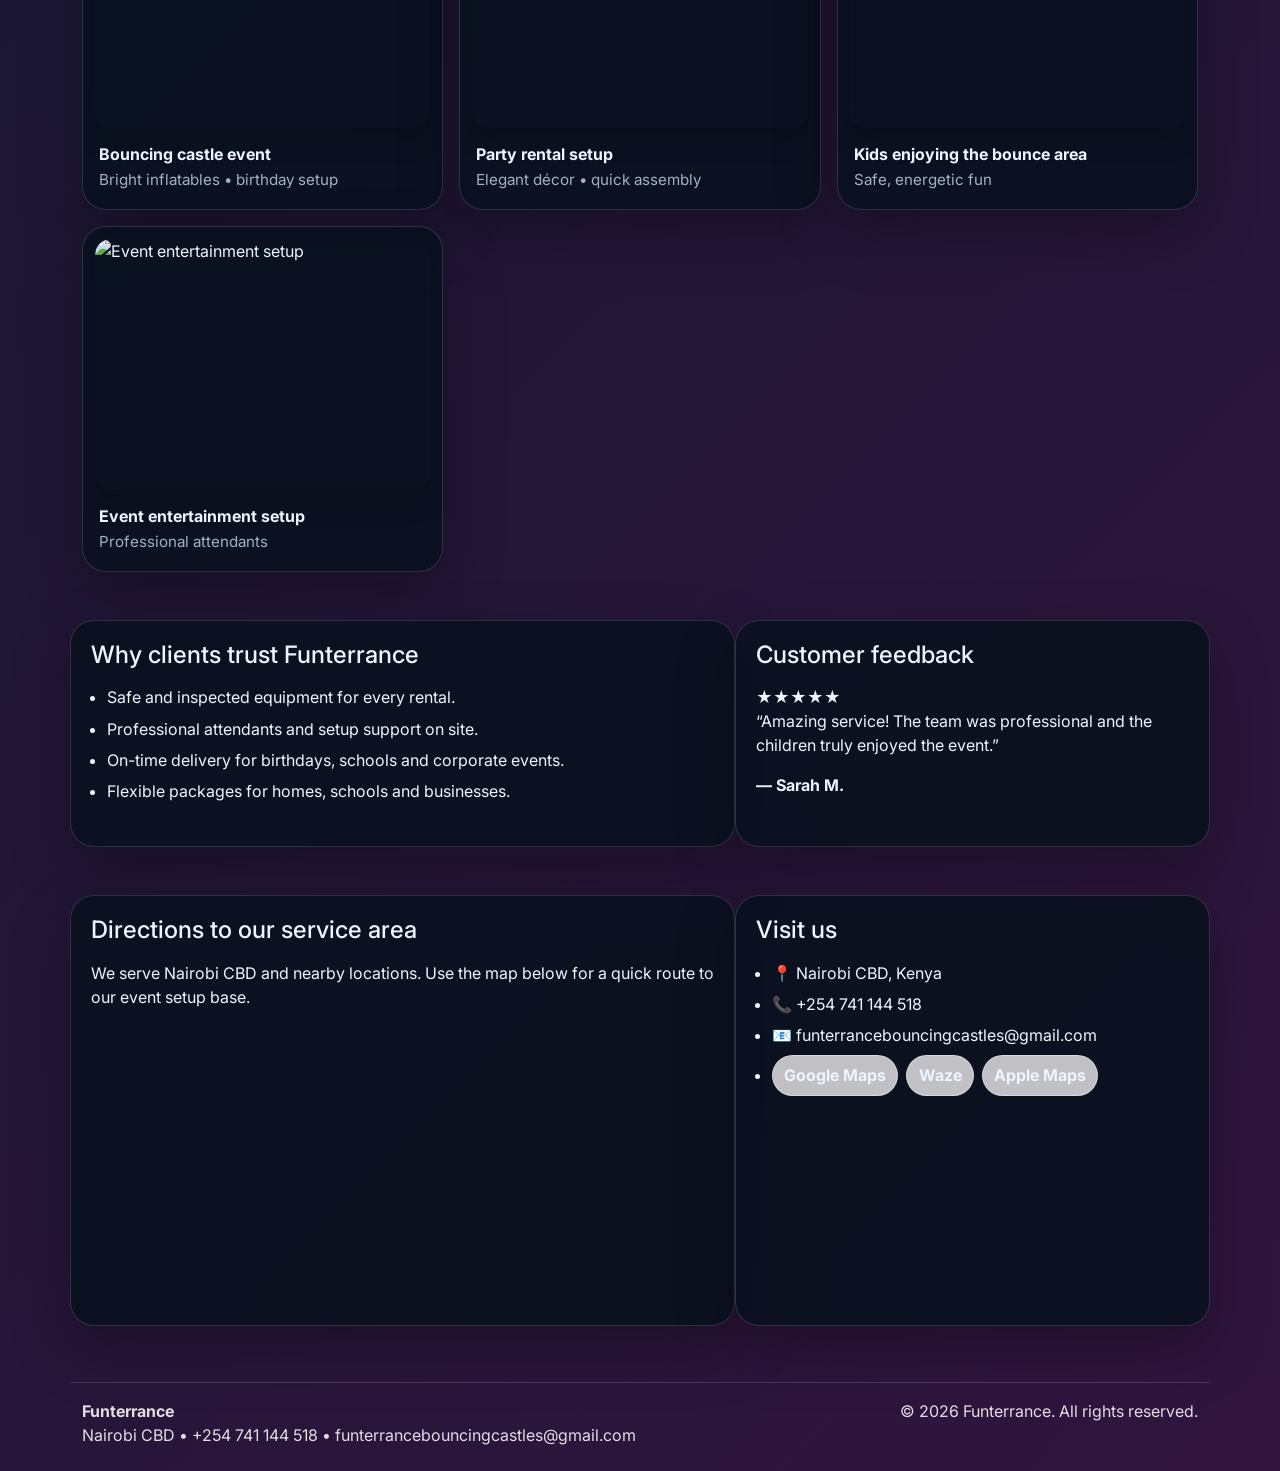
==== commit e8298dd8: "Add files via upload" ====
--- a/index.html
+++ b/index.html
@@ -1,1373 +1,243 @@
 <!DOCTYPE html>
 <html lang="en">
-<head>
-    <meta charset="utf-8" />
-    <meta name="viewport" content="width=device-width,initial-scale=1,viewport-fit=cover" />
-    <meta name="theme-color" content="#0b76ef" />
-    <meta name="color-scheme" content="light dark" />
-    <title>Funterrance Bouncing Castles — Nairobi CBD Entertainment Services</title>
-    <meta name="description" content="Affordable and classic bouncing castle rentals in Nairobi CBD. Safe, inspected equipment for parties, events & school functions. Professional attendants, 4.8★ rated." />
-    <meta name="keywords" content="bouncing castles Nairobi, entertainment services, party rentals, trampoline rental, water slides, face painting, event setup" />
-    <meta name="author" content="Funterrance Entertainment Services" />
-    <meta name="robots" content="index, follow" />
-    <meta name="language" content="English" />
-    <meta name="revisit-after" content="7 days" />
-    <meta property="og:title" content="Funterrance Bouncing Castles — Premium Entertainment Services in Nairobi" />
-    <meta property="og:description" content="Transform your events with premium entertainment! Safe bouncing castles, trampolines, slides & more. 4.8★ rated. Free setup & professional attendants." />
-    <meta property="og:type" content="business.business" />
-    <meta property="og:url" content="https://funterrance.github.io" />
-    <meta property="og:image" content="https://via.placeholder.com/1200x630/0b76ef/ffffff?text=Funterrance+Entertainment" />
-    <meta name="twitter:card" content="summary_large_image" />
-    <meta name="twitter:title" content="Funterrance Bouncing Castles" />
-    <meta name="twitter:description" content="Premium entertainment services for unforgettable celebrations in Nairobi CBD" />
-    <link rel="canonical" href="https://funterrance.github.io" />
-    <meta name="apple-mobile-web-app-capable" content="yes" />
-    <meta name="apple-mobile-web-app-status-bar-style" content="black-translucent" />
-    <link rel="icon" href="data:image/svg+xml,<svg xmlns='http://www.w3.org/2000/svg' viewBox='0 0 180 180'><rect fill='%230b76ef' width='180' height='180'/><text x='50%' y='50%' dominant-baseline='middle' text-anchor='middle' font-size='90' font-weight='bold' fill='white' font-family='Arial'>FT</text></svg>" />
-    
-    <!-- JSON-LD Structured Data for SEO -->
-    <script type="application/ld+json">
-    {
-        "@context": "https://schema.org",
-        "@type": "LocalBusiness",
-        "name": "Funterrance Bouncing Castles",
-        "image": "https://via.placeholder.com/800x600/0b76ef/ffffff?text=Funterrance",
-        "description": "Premium bouncing castle rentals and entertainment services in Nairobi CBD",
-        "url": "https://funterrance.github.io",
-        "telephone": "+254741144518",
-        "email": "funterrancebouncingcastles@gmail.com",
-        "address": {
-            "@type": "PostalAddress",
-            "streetAddress": "Kenya National Theatre area",
-            "addressLocality": "Nairobi",
-            "addressRegion": "Nairobi County",
-            "postalCode": "00100",
-            "addressCountry": "KE"
-        },
-        "geo": {
-            "@type": "GeoCoordinates",
-            "latitude": "-1.286389",
-            "longitude": "36.817223"
-        },
-        "openingHoursSpecification": {
-            "@type": "OpeningHoursSpecification",
-            "dayOfWeek": ["Monday", "Tuesday", "Wednesday", "Thursday", "Friday", "Saturday", "Sunday"],
-            "opens": "08:00",
-            "closes": "20:00"
-        },
-        "aggregateRating": {
-            "@type": "AggregateRating",
-            "ratingValue": "4.8",
-            "ratingCount": "150",
-            "bestRating": "5",
-            "worstRating": "1"
-        },
-        "priceRange": "$$",
-        "sameAs": ["https://twitter.com/funterrance", "https://linkedin.com/company/funterrance"]
-    }
-    </script>
-    
-    <script type="application/ld+json">
-    {
-        "@context": "https://schema.org",
-        "@type": "BreadcrumbList",
-        "itemListElement": [
-            {
-                "@type": "ListItem",
-                "position": 1,
-                "name": "Home",
-                "item": "https://funterrance.github.io"
-            },
-            {
-                "@type": "ListItem",
-                "position": 2,
-                "name": "Services",
-                "item": "https://funterrance.github.io#features"
-            },
-            {
-                "@type": "ListItem",
-                "position": 3,
-                "name": "Reviews",
-                "item": "https://funterrance.github.io#reviews"
-            },
-            {
-                "@type": "ListItem",
-                "position": 4,
-                "name": "Contact",
-                "item": "https://funterrance.github.io#contact"
-            }
-        ]
-    }
-    </script>
-    
-    <style>
-        :root{
-            --accent:#0b76ef;
-            --accent-dark:#0052cc;
-            --success:#10b981;
-            --danger:#ef4444;
-            --warning:#f59e0b;
-            --muted:#6b7280;
-            --bg:#f7fafc;
-            --card:#ffffff;
-            --card-hover:#f0f4f8;
-            --radius:12px;
-            --text:#0f1724;
-            --text-secondary:#6b7280;
-            --border:#e5e7eb;
-            font-family: Inter, ui-sans-serif, system-ui, -apple-system, "Segoe UI", Roboto, "Helvetica Neue", Arial;
-        }
-        @media (prefers-color-scheme: dark) {
-            :root {
-                --bg:#0f172a;
-                --card:#1e293b;
-                --card-hover:#334155;
-                --text:#e2e8f0;
-                --text-secondary:#94a3b8;
-                --muted:#64748b;
-                --border:#334155;
-                --accent-dark:#60a5fa;
-            }
-        }
-        *{box-sizing:border-box}
-        html{
-            scroll-behavior:smooth;
-            -webkit-font-smoothing:antialiased;
-            -moz-osx-font-smoothing:grayscale;
-        }
-        html,body{height:100%;margin:0;padding:0}
-        body{
-            margin:0;
-            background:linear-gradient(180deg, #7c2cb1 0%, var(--bg) 100%);
-            color:var(--text);
-            line-height:1.6;
-            padding:16px;
-            min-height:100vh;
-            transition:background 0.3s ease, color 0.3s ease;
-        }
-        @media (min-width:768px){body{padding:32px}}
-        .container{max-width:1200px;margin:0 auto}
-        header{
-            display:flex;
-            gap:16px;
-            align-items:center;
-            justify-content:space-between;
-            margin-bottom:24px;
-            flex-wrap:wrap;
-            background:var(--card);
-            padding:16px 20px;
-            border-radius:var(--radius);
-            box-shadow:0 2px 8px rgba(0,0,0,0.05);
-            border:1px solid var(--border);
-        }
-        @media (prefers-color-scheme: dark) {
-            header{box-shadow:0 2px 8px rgba(0,0,0,0.3)}
-        }
-        @media (max-width:640px){
-            header{gap:12px;margin-bottom:16px;padding:12px 16px}
-        }
-        .brand{display:flex;gap:12px;align-items:center;text-decoration:none;color:inherit;min-width:fit-content}
-        .logo{
-            width:44px;height:44px;border-radius:10px;
-            background:linear-gradient(135deg,var(--accent),#6ee7b7);
-            display:inline-grid;place-items:center;color:#fff;font-weight:700;font-size:18px;
-            box-shadow:0 6px 18px rgba(11,118,239,0.12);
-            flex-shrink:0;
-            transition:transform 0.2s;
-        }
-        .logo:hover{transform:scale(1.05)}
-        .brand div{min-width:0}
-        .brand div:first-of-type{font-weight:800;font-size:clamp(16px,2vw,18px)}
-        .brand div:last-of-type{font-size:12px;color:var(--muted);white-space:nowrap}
-        nav ul{display:flex;gap:18px;list-style:none;padding:0;margin:0;flex-wrap:wrap}
-        @media (max-width:768px){nav ul{gap:12px;font-size:14px}}
-        nav a{
-            color:var(--muted);
-            text-decoration:none;
-            font-weight:600;
-            transition:color 0.2s, border-bottom 0.2s;
-            border-bottom:2px solid transparent;
-            padding-bottom:4px;
-        }
-        nav a:hover{color:var(--accent);border-bottom-color:var(--accent)}
-        .cta-btn{
-            background:var(--accent);
-            color:#fff;
-            padding:10px 14px;
-            border-radius:10px;
-            text-decoration:none;
-            font-weight:600;
-            box-shadow:0 8px 30px rgba(11,118,239,0.12);
-            cursor:pointer;
-            border:none;
-            transition:all 0.2s;
-            display:inline-block;
-            text-align:center;
-        }
-
-        /* Header actions and mobile menu */
-        .header-actions{display:flex;gap:8px;align-items:center}
-        .menu-btn{display:none;background:transparent;border:0;font-size:20px;cursor:pointer;padding:8px;border-radius:8px;color:var(--muted)}
-        .theme-btn{background:transparent;border:0;padding:8px;border-radius:8px;cursor:pointer;color:var(--muted);font-size:18px}
-
-        /* Ensure images are responsive */
-        img{max-width:100%;height:auto;display:block}
-
-        /* Floating rate button adjustments for small screens */
-        @media (max-width:480px){
-            .cta-btn{padding:10px 12px;font-size:14px}
-            .menu-btn{display:inline-flex}
-            header{padding:12px}
-            .features-grid{gap:12px}
-            .feature-item{padding:16px}
-            .rating-number{font-size:28px}
-            /* make rate button slightly smaller and move left to avoid overlap with OS UI */
-            div[style*="position:fixed"]{right:12px;bottom:12px}
-        }
-
-        /* Mobile nav open state */
-        header.nav-open nav ul{display:flex;flex-direction:column;gap:8px;background:var(--card);position:absolute;top:72px;right:16px;padding:12px;border-radius:8px;box-shadow:0 12px 40px rgba(0,0,0,0.12);}
-
-        /* Explicit theme classes for toggle (overrides prefers-color-scheme) */
-        .dark-theme{
-            --bg:#0f172a;
-            --card:#1e293b;
-            --card-hover:#334155;
-            --text:#e2e8f0;
-            --text-secondary:#94a3b8;
-            --muted:#64748b;
-            --border:#334155;
-            --accent-dark:#60a5fa;
-        }
-        .light-theme{
-            --bg:#f7fafc;
-            --card:#ffffff;
-            --card-hover:#f0f4f8;
-            --text:#0f1724;
-            --text-secondary:#6b7280;
-            --muted:#6b7280;
-            --border:#e5e7eb;
-            --accent-dark:#0052cc;
-        }
-        .cta-btn:hover{
-            transform:translateY(-2px);
-            box-shadow:0 12px 40px rgba(11,118,239,0.2);
-            background:var(--accent-dark);
-        }
-        .cta-btn:active{transform:translateY(0)}
-
-        /* Hero */
-        .hero{
-            display:grid;
-            grid-template-columns:1fr;
-            gap:24px;
-            align-items:center;
-            margin-bottom:40px;
-            background:linear-gradient(135deg, rgba(11,118,239,0.1), rgba(110,231,183,0.1));
-            padding:40px;
-            border-radius:var(--radius);
-            border:1px solid var(--border);
-        }
-        @media (max-width:640px){.hero{padding:24px}}
-        .hero-inner{display:flex;flex-direction:column;gap:18px}
-        h1{margin:0;font-size:clamp(28px,5vw,48px);line-height:1.05;font-weight:800}
-        h2{font-size:clamp(20px,3vw,32px);line-height:1.2;color:var(--text)}
-        p.lead{margin:0;color:var(--text-secondary);max-width:64ch;font-size:clamp(14px,2vw,16px)}
-        .hero-cta{display:flex;gap:12px;flex-wrap:wrap}
-        .feature-grid{
-            display:grid;
-            grid-template-columns:repeat(auto-fit,minmax(240px,1fr));
-            gap:16px;margin-top:20px;
-        }
-        .card{
-            background:var(--card);
-            padding:20px;
-            border-radius:var(--radius);
-            box-shadow:0 6px 20px rgba(9,30,66,0.04);
-            transition:all 0.3s ease;
-            border:1px solid var(--border);
-        }
-        @media (prefers-color-scheme: dark) {
-            .card{box-shadow:0 6px 20px rgba(0,0,0,0.2)}
-        }
-        .card:hover{
-            transform:translateY(-4px);
-            box-shadow:0 12px 30px rgba(9,30,66,0.1);
-            background:var(--card-hover);
-            border-color:var(--accent);
-        }
-        .card h3{margin:0 0 8px 0;font-size:16px;font-weight:700;color:var(--text)}
-        .card p{margin:0;color:var(--text-secondary);font-size:14px}
-        .card-icon{width:48px;height:48px;margin-bottom:12px;color:var(--accent)}
-
-        /* Feature cards with icons */
-        .features-section{margin:40px 0}
-        .features-section h2{margin-top:0;margin-bottom:24px;text-align:center;color:var(--text)}
-        .features-grid{
-            display:grid;
-            grid-template-columns:repeat(auto-fit,minmax(160px,1fr));
-            gap:20px;
-        }
-        .feature-item{
-            background:var(--card);
-            padding:24px;
-            border-radius:var(--radius);
-            text-align:center;
-            box-shadow:0 6px 20px rgba(9,30,66,0.04);
-            transition:all 0.3s ease;
-            border:1px solid var(--border);
-            cursor:pointer;
-        }
-        @media (prefers-color-scheme: dark) {
-            .feature-item{box-shadow:0 6px 20px rgba(0,0,0,0.2)}
-        }
-        .feature-item:hover{
-            transform:scale(1.05);
-            box-shadow:0 12px 30px rgba(11,118,239,0.2);
-            border-color:var(--accent);
-            background:var(--card-hover);
-        }
-        .feature-item svg{width:56px;height:56px;margin:0 auto 12px;color:var(--accent)}
-        .feature-item p{margin:0;font-size:14px;font-weight:600;color:var(--text)}
-
-        /* Two column section */
-        .two-col{display:grid;grid-template-columns:1fr 360px;gap:28px;align-items:start;margin-bottom:40px}
-        @media (max-width:1024px){.two-col{grid-template-columns:1fr;gap:20px}}
-        .about{
-            background:var(--card);
-            padding:24px;
-            border-radius:var(--radius);
-            border:1px solid var(--border);
-            box-shadow:0 6px 20px rgba(9,30,66,0.04);
-        }
-        @media (prefers-color-scheme: dark) {
-            .about{box-shadow:0 6px 20px rgba(0,0,0,0.2)}
-        }
-        .contact{
-            background:linear-gradient(135deg,var(--card),rgba(11,118,239,0.05));
-            padding:24px;
-            border-radius:var(--radius);
-            box-shadow:0 8px 30px rgba(11,118,239,0.06);
-            border:1px solid var(--border);
-            position:sticky;
-            top:20px;
-        }
-        @media (prefers-color-scheme: dark) {
-            .contact{box-shadow:0 8px 30px rgba(0,0,0,0.3)}
-        }
-        @media (max-width:1024px){.contact{position:static}}
-        form{display:flex;flex-direction:column;gap:12px}
-        input,textarea,select{
-            width:100%;
-            padding:12px;
-            border:1px solid var(--border);
-            border-radius:8px;
-            font-size:14px;
-            background:var(--card);
-            color:var(--text);
-            font-family:inherit;
-            transition:border-color 0.2s, box-shadow 0.2s;
-        }
-        input:focus,textarea:focus,select:focus{
-            outline:none;
-            border-color:var(--accent);
-            box-shadow:0 0 0 3px rgba(11,118,239,0.1);
-        }
-        button[type="submit"]{
-            background:var(--accent);
-            color:#fff;
-            padding:12px;
-            border:0;
-            border-radius:8px;
-            font-weight:700;
-            cursor:pointer;
-            transition:all 0.2s;
-            box-shadow:0 4px 12px rgba(11,118,239,0.2);
-        }
-        button[type="submit"]:hover{
-            transform:translateY(-2px);
-            box-shadow:0 8px 20px rgba(11,118,239,0.3);
-            background:var(--accent-dark);
-        }
-        button[type="submit"]:active{transform:translateY(0)}
-
-        /* Star ratings - Enhanced Interactive */
-        .rating{
-            display:flex;
-            gap:4px;
-            align-items:center;
-            margin:8px 0;
-        }
-        .star{
-            color:#fbbf24;
-            font-size:18px;
-            transition:transform 0.2s;
-            cursor:pointer;
-        }
-        .star:hover{
-            transform:scale(1.15);
-        }
-        .star.empty{color:var(--muted);opacity:0.3}
-        .rating-text{font-size:13px;color:var(--muted);margin-left:4px}
-        .rating-display{
-            display:flex;
-            align-items:center;
-            gap:12px;
-            padding:16px;
-            background:rgba(251,191,36,0.08);
-            border-radius:var(--radius);
-            border:1px solid var(--border);
-            margin-bottom:16px;
-        }
-        .rating-number{
-            font-size:36px;
-            font-weight:800;
-            color:var(--accent);
-        }
-        .rating-stars{
-            display:flex;
-            gap:2px;
-        }
-        .rating-breakdown{
-            font-size:13px;
-            color:var(--text-secondary);
-            line-height:1.8;
-        }
-        .review-card{
-            background:var(--card);
-            padding:16px;
-            border-radius:var(--radius);
-            border-left:4px solid var(--accent);
-            margin:12px 0;
-            box-shadow:0 2px 8px rgba(0,0,0,0.04);
-            transition:all 0.2s;
-        }
-        @media (prefers-color-scheme: dark) {
-            .review-card{box-shadow:0 2px 8px rgba(0,0,0,0.2)}
-        }
-        .review-card:hover{
-            box-shadow:0 4px 12px rgba(11,118,239,0.1);
-            transform:translateX(2px);
-        }
-        .review-author{font-weight:700;font-size:14px;margin-bottom:4px;color:var(--text)}
-        .review-text{font-size:13px;color:var(--text-secondary);line-height:1.5}
-
-        footer{
-            margin-top:40px;
-            border-top:1px solid var(--border);
-            color:var(--text-secondary);
-            font-size:14px;
-            padding:18px 0;
-        }
-        .socials{display:flex;gap:12px;margin-top:10px}
-        .socials a{
-            color:var(--text-secondary);
-            text-decoration:none;
-            transition:color 0.2s, transform 0.2s;
-        }
-        .socials a:hover{
-            color:var(--accent);
-            transform:translateY(-2px);
-        }
-
-        /* Scrollbar styling */
-        ::-webkit-scrollbar{width:8px;height:8px}
-        ::-webkit-scrollbar-track{background:var(--bg)}
-        ::-webkit-scrollbar-thumb{background:var(--accent);border-radius:4px}
-        ::-webkit-scrollbar-thumb:hover{background:var(--accent-dark)}
-
-        @media (max-width:640px){
-            .two-col{grid-template-columns:1fr}
-            header{gap:8px;flex-direction:column}
-            nav ul{gap:8px;font-size:12px}
-            .feature-item{padding:16px}
-            .feature-item svg{width:40px;height:40px}
-            .rating-display{flex-direction:column;align-items:flex-start;gap:8px}
-        }
-    </style>
-</head>
-<body>
-    <!-- Top Contact Bar -->
-    <div style="background:var(--accent);color:white;padding:12px 16px;font-size:14px;display:flex;justify-content:center;gap:24px;flex-wrap:wrap;border-bottom:1px solid rgba(0,0,0,0.1)">
-        <div style="display:flex;align-items:center;gap:8px">
-            <span>📧</span>
-            <a href="mailto:funterrancebouncingcastles@gmail.com" style="color:white;text-decoration:none;font-weight:600">funterrancebouncingcastles@gmail.com</a>
-        </div>
-        <div style="display:flex;align-items:center;gap:8px">
-            <span>📱</span>
-            <a href="tel:+254741144518" style="color:white;text-decoration:none;font-weight:600">+254 741 144 518</a>
-        </div>
+  <head>
+    <meta charset="UTF-8" />
+    <meta name="viewport" content="width=device-width, initial-scale=1.0" />
+    <title>FUNTERRANCE BOUNCING CASTLES</title>
+    <meta name="description" content="Funterrance offers safe, professional entertainment services for children’s parties, school events and family celebrations in Nairobi CBD." />
+    <link rel="icon" href="funterrance-icon.svg" />
+    <link rel="preconnect" href="https://fonts.googleapis.com" />
+    <link rel="preconnect" href="https://fonts.gstatic.com" crossorigin />
+    <link href="https://fonts.googleapis.com/css2?family=Inter:wght@400;500;600;700;800&display=swap" rel="stylesheet" />
+    <link href="https://cdn.jsdelivr.net/npm/bootstrap@5.3.3/dist/css/bootstrap.min.css" rel="stylesheet" />
+    <link rel="stylesheet" href="styles.css" />
+  </head>
+  <body>
+    <div class="ambient-balloons" aria-hidden="true">
+      <span class="balloon balloon-one"></span>
+      <span class="balloon balloon-two"></span>
+      <span class="balloon balloon-three"></span>
     </div>
 
-    <div class="container">
-        <header>
-            <a class="logo" href="#home">
-                <img src="https://raw.githubusercontent.com/flippa52/masked-profile/main/file_00000000452c71f8a021930740bb12a6%20(1).png" alt="Funterrance Logo" style="width:44px;height:44px;object-fit:contain;border-radius:10px">
-                <div>
-                    <div>FUNTERRANCE</div>
-                    <div>Entertainment Services</div>
+    <header class="site-header">
+      <div class="container">
+        <nav class="navbar navbar-expand-lg navbar-light px-0 py-3">
+          <a class="navbar-brand brand" href="/">
+            <span class="brand-badge"><img src="https://raw.githubusercontent.com/flippa52/masked-profile/main/file_00000000452c71f8a021930740bb12a6%20(1).png" alt="Funterrance icon" /></span>
+            <span>
+              <span class="title">FUNTERRANCE</span><br />
+              <span class="tag">Bouncing Castles</span>
+            </span>
+          </a>
+          <div class="d-flex align-items-center gap-2 ms-auto">
+            <button class="menu-toggle" id="menuToggle" type="button" aria-label="Open menu">☰</button>
+            <button class="menu-toggle" id="themeToggle" type="button" aria-label="Toggle theme">🌙</button>
+          </div>
+        </nav>
+      </div>
+    </header>
+
+    <div class="mobile-menu-panel" id="mobileMenuPanel">
+      <div class="d-flex justify-content-between align-items-center mb-3">
+        <strong class="text-white">Explore</strong>
+        <button class="menu-close" id="menuClose" type="button" aria-label="Close menu">×</button>
+      </div>
+      <a href="/">Home</a>
+      <a href="/services.html">Services</a>
+      <a href="/gallery.html">Gallery</a>
+      <a href="/booking.html">Booking</a>
+      <a href="/payment.html">MPesa</a>
+
+    </div>
+
+    <main>
+      <section class="hero">
+        <div class="container">
+          <div class="row align-items-center g-4">
+            <div class="col-lg-7">
+              <div class="hero-card">
+                <span class="eyebrow">Professional setup • Safe equipment • Family-friendly fun</span>
+                <h1 class="hero-title"><span class="glitch-title" data-text="FUNTERRANCE BOUNCING CASTLES">FUNTERRANCE BOUNCING CASTLES</span></h1>
+                <p class="hero-lead">We create joyful, safe and vibrant party experiences with bouncing castles, slides, trampolines and professional attendants for kids, schools and family celebrations.</p>
+                <div class="hero-actions">
+                  <a class="primary-btn" href="/booking.html">Request a Quote</a>
+                  <a class="secondary-btn" href="/services.html">View Services</a>
                 </div>
-            </a>
-            <nav>
-                <ul>
-                    <li style="color:yellowgreen"><a href="#features">Services</a></li>
-                    <li style="color:yellowgreen"><a href="#about">About</a></li>
-                    <li style="color:yellowgreen"><a href="#reviews">Reviews</a></li>
-                    <li style="color:yellowgreen"><a href="#contact">Contact</a></li>
-                </ul>
-            </nav>
-            <div class="header-actions">
-                <button id="menuBtn" class="menu-btn" aria-label="Open menu">☰</button>
-                <button id="themeToggle" class="theme-btn" aria-label="Toggle theme">🌓</button>
-                <a class="cta-btn" href="#contact">Get Started</a>
-            </div>
-        </header>
-
-        <section class="hero" id="home">
-            <div class="hero-inner">
-                <h1 style="color:#ff4444">FUNTERRANCE</h1>
-                <h2 style="color:#4466ff">Bouncing Castle Rentals in Nairobi CBD</h2>
-                <p class="lead" style="color:var(--text)">Premium entertainment services for unforgettable celebrations. Safe, inspected equipment with professional attendants.</p>
-                <div class="hero-cta">
-                    <a class="cta-btn" href="#contact">Schedule a Consultation</a>
-                    <a href="#features" style="padding:10px 12px;border-radius:10px;background:transparent;color:var(--accent);font-weight:700;text-decoration:none;border:1px solid var(--accent);transition:all 0.2s" onmouseover="this.style.background='rgba(11,118,239,0.1)'" onmouseout="this.style.background='transparent'">View Services</a>
+                <div class="stats-grid mt-4">
+                  <div class="stat-card"><strong>4.8/5</strong><br /><span>average rating</span></div>
+                  <div class="stat-card"><strong>150+</strong><br /><span>successful events</span></div>
+                  <div class="stat-card"><strong>24/7</strong><br /><span>booking support</span></div>
                 </div>
-            </div>
-        </section>
-
-        <!-- Featured Services with Icons -->
-        <section class="features-section" id="features">
-            <h2 style="text-align:center;margin-bottom:32px">Our Entertainment Services</h2>
-            <div class="features-grid">
-                <div class="feature-item">
-                    <svg viewBox="0 0 24 24" fill="currentColor"><path d="M12 2C6.48 2 2 6.48 2 12s4.48 10 10 10 10-4.48 10-10S17.52 2 12 2zm0 18c-4.42 0-8-3.58-8-8s3.58-8 8-8 8 3.58 8 8-3.58 8-8 8zm3.5-9c.83 0 1.5-.67 1.5-1.5S16.33 8 15.5 8 14 8.67 14 9.5s.67 1.5 1.5 1.5zm-7 0c.83 0 1.5-.67 1.5-1.5S9.33 8 8.5 8 7 8.67 7 9.5 7.67 11 8.5 11zm3.5 6.5c2.33 0 4.31-1.46 5.11-3.5H6.89c.8 2.04 2.78 3.5 5.11 3.5z"/></svg>
-                    <p>Bouncing Castles</p>
-                </div>
-                <div class="feature-item">
-                    <svg viewBox="0 0 24 24" fill="currentColor"><path d="M12 2C6.48 2 2 6.48 2 12s4.48 10 10 10 10-4.48 10-10S17.52 2 12 2zm-2 15l-5-5 1.41-1.41L10 14.17l7.59-7.59L19 8l-9 9z"/></svg>
-                    <p>Trampolines</p>
-                </div>
-                <div class="feature-item">
-                    <svg viewBox="0 0 24 24" fill="currentColor"><path d="M19 13h-6v6h-2v-6H5v-2h6V5h2v6h6v2z"/></svg>
-                    <p>Wet/Dry Slides</p>
-                </div>
-                <div class="feature-item">
-                    <svg viewBox="0 0 24 24" fill="currentColor"><path d="M12 2C6.48 2 2 6.48 2 12s4.48 10 10 10 10-4.48 10-10S17.52 2 12 2zm0 3c1.66 0 3 1.34 3 3s-1.34 3-3 3-3-1.34-3-3 1.34-3 3-3zm0 14.2c-2.5 0-4.71-1.28-6-3.22.03-1.99 4-3.08 6-3.08 1.99 0 5.97 1.09 6 3.08-1.29 1.94-3.5 3.22-6 3.22z"/></svg>
-                    <p>Climbing Towers</p>
-                </div>
-                <div class="feature-item">
-                    <svg viewBox="0 0 24 24" fill="currentColor"><path d="M19 3H5c-1.1 0-2 .9-2 2v14c0 1.1.9 2 2 2h14c1.1 0 2-.9 2-2V5c0-1.1-.9-2-2-2zm0 16H5V5h14v14zm-5.04-6.71l-2.75 3.54h3.54l-4.63 6.36L9.5 13h-4l7.45-10 2.96 4.29z"/></svg>
-                    <p>Pool Rentals</p>
-                </div>
-                <div class="feature-item">
-                    <svg viewBox="0 0 24 24" fill="currentColor"><path d="M12 12.75c1.63 0 2.991.36 2.824 1.625.167 1.266-1.193 1.625-2.824 1.625-1.63 0-2.991-.36-2.824-1.625.166-1.266 1.193-1.625 2.824-1.625zm0 1.5c.837 0 1.35-.384 1.35-.75 0-.366-.513-.75-1.35-.75s-1.35.384-1.35.75c0 .366.513.75 1.35.75z"/></svg>
-                    <p>Face Painting</p>
-                </div>
-                <div class="feature-item">
-                    <svg viewBox="0 0 24 24" fill="currentColor"><path d="M12 12c2.21 0 4-1.79 4-4s-1.79-4-4-4-4 1.79-4 4 1.79 4 4 4zm0 2c-2.67 0-8 1.34-8 4v2h16v-2c0-2.66-5.33-4-8-4z"/></svg>
-                    <p>Clown Services</p>
-                </div>
-                <div class="feature-item">
-                    <svg viewBox="0 0 24 24" fill="currentColor"><path d="M19 13h-6v6h-2v-6H5v-2h6V5h2v6h6v2z"/></svg>
-                    <p>Decorations</p>
-                </div>
-            </div>
-        </section>
-        <!-- Real Photo Gallery from GitHub - Wrapped Icon Folder Style -->
-        <section style="margin:40px 0">
-            <h2 style="text-align:center;margin-bottom:32px;color:var(--text)">Event Photos</h2>
-            <div style="display:flex;flex-wrap:wrap;gap:20px;justify-content:center;align-items:flex-start">
-                <div style="display:flex;flex-direction:column;align-items:center;cursor:pointer;transition:transform 0.3s" onmouseover="this.style.transform='scale(1.1)'" onmouseout="this.style.transform='scale(1)'">
-                    <div style="width:120px;height:120px;background:var(--card);border:2px solid var(--border);border-radius:16px;padding:8px;display:flex;align-items:center;justify-content:center;box-shadow:0 4px 12px rgba(0,0,0,0.1);margin-bottom:8px">
-                        <img src="https://raw.githubusercontent.com/flippa52/chamberszone/main/Web%20Photos/WhatsApp%20Image%202026-01-06%20at%2001.53.56%20-%20Copy.jpeg" alt="Bouncing castle event" style="width:100%;height:100%;object-fit:cover;border-radius:8px">
-                    </div>
-                    <p style="font-size:12px;color:var(--text-secondary);text-align:center;max-width:120px">Event 1</p>
-                </div>
-                <div style="display:flex;flex-direction:column;align-items:center;cursor:pointer;transition:transform 0.3s" onmouseover="this.style.transform='scale(1.1)'" onmouseout="this.style.transform='scale(1)'">
-                    <div style="width:120px;height:120px;background:var(--card);border:2px solid var(--border);border-radius:16px;padding:8px;display:flex;align-items:center;justify-content:center;box-shadow:0 4px 12px rgba(0,0,0,0.1);margin-bottom:8px">
-                        <img src="https://raw.githubusercontent.com/flippa52/chamberszone/main/Web%20Photos/WhatsApp%20Image%202026-01-06%20at%2001.54.04%20(2).jpeg" alt="Party rental setup" style="width:100%;height:100%;object-fit:cover;border-radius:8px">
-                    </div>
-                    <p style="font-size:12px;color:var(--text-secondary);text-align:center;max-width:120px">Event 2</p>
-                </div>
-                <div style="display:flex;flex-direction:column;align-items:center;cursor:pointer;transition:transform 0.3s" onmouseover="this.style.transform='scale(1.1)'" onmouseout="this.style.transform='scale(1)'">
-                    <div style="width:120px;height:120px;background:var(--card);border:2px solid var(--border);border-radius:16px;padding:8px;display:flex;align-items:center;justify-content:center;box-shadow:0 4px 12px rgba(0,0,0,0.1);margin-bottom:8px">
-                        <img src="https://raw.githubusercontent.com/flippa52/masked-profile/main/WhatsApp%20Image%202026-01-06%20at%2001.54.04.jpeg" alt="Kids enjoying bouncing castle" style="width:100%;height:100%;object-fit:cover;border-radius:8px">
-                    </div>
-                    <p style="font-size:12px;color:var(--text-secondary);text-align:center;max-width:120px">Event 3</p>
-                </div>
-                <div style="display:flex;flex-direction:column;align-items:center;cursor:pointer;transition:transform 0.3s" onmouseover="this.style.transform='scale(1.1)'" onmouseout="this.style.transform='scale(1)'">
-                    <div style="width:120px;height:120px;background:var(--card);border:2px solid var(--border);border-radius:16px;padding:8px;display:flex;align-items:center;justify-content:center;box-shadow:0 4px 12px rgba(0,0,0,0.1);margin-bottom:8px">
-                        <img src="https://raw.githubusercontent.com/flippa52/masked-profile/main/WhatsApp%20Image%202026-01-06%20at%2001.54.02.jpeg" alt="Entertainment service" style="width:100%;height:100%;object-fit:cover;border-radius:8px">
-                    </div>
-                    <p style="font-size:12px;color:var(--text-secondary);text-align:center;max-width:120px">Event 4</p>
-                </div>
-                <div style="display:flex;flex-direction:column;align-items:center;cursor:pointer;transition:transform 0.3s" onmouseover="this.style.transform='scale(1.1)'" onmouseout="this.style.transform='scale(1)'">
-                    <div style="width:120px;height:120px;background:var(--card);border:2px solid var(--border);border-radius:16px;padding:8px;display:flex;align-items:center;justify-content:center;box-shadow:0 4px 12px rgba(0,0,0,0.1);margin-bottom:8px">
-                        <img src="https://raw.githubusercontent.com/flippa52/masked-profile/main/WhatsApp%20Image%202026-01-06%20at%2001.54.03%20(1).jpeg" alt="Event celebration" style="width:100%;height:100%;object-fit:cover;border-radius:8px">
-                    </div>
-                    <p style="font-size:12px;color:var(--text-secondary);text-align:center;max-width:120px">Event 5</p>
-                </div>
-                <div style="display:flex;flex-direction:column;align-items:center;cursor:pointer;transition:transform 0.3s" onmouseover="this.style.transform='scale(1.1)'" onmouseout="this.style.transform='scale(1)'">
-                    <div style="width:120px;height:120px;background:var(--card);border:2px solid var(--border);border-radius:16px;padding:8px;display:flex;align-items:center;justify-content:center;box-shadow:0 4px 12px rgba(0,0,0,0.1);margin-bottom:8px">
-                        <img src="https://raw.githubusercontent.com/flippa52/masked-profile/main/WhatsApp%20Image%202026-01-08%20at%2001.32.27.jpeg" alt="Professional setup" style="width:100%;height:100%;object-fit:cover;border-radius:8px">
-                    </div>
-                    <p style="font-size:12px;color:var(--text-secondary);text-align:center;max-width:120px">Event 6</p>
-                </div>
-                <div style="display:flex;flex-direction:column;align-items:center;cursor:pointer;transition:transform 0.3s" onmouseover="this.style.transform='scale(1.1)'" onmouseout="this.style.transform='scale(1)'">
-                    <div style="width:120px;height:120px;background:var(--card);border:2px solid var(--border);border-radius:16px;padding:8px;display:flex;align-items:center;justify-content:center;box-shadow:0 4px 12px rgba(0,0,0,0.1);margin-bottom:8px">
-                        <img src="https://raw.githubusercontent.com/flippa52/masked-profile/main/https://github.com/flippa52/masked-profile/blob/main/WhatsApp%20Image%202026-01-08%20at%2001.32.28%20(1).jpeg" alt="Trampoline attraction" style="width:100%;height:100%;object-fit:cover;border-radius:8px">
-                    </div>
-                    <p style="font-size:12px;color:var(--text-secondary);text-align:center;max-width:120px">Event 7</p>
-                </div>
-                <div style="display:flex;flex-direction:column;align-items:center;cursor:pointer;transition:transform 0.3s" onmouseover="this.style.transform='scale(1.1)'" onmouseout="this.style.transform='scale(1)'">
-                    <div style="width:120px;height:120px;background:var(--card);border:2px solid var(--border);border-radius:16px;padding:8px;display:flex;align-items:center;justify-content:center;box-shadow:0 4px 12px rgba(0,0,0,0.1);margin-bottom:8px">
-                        <img src="https://raw.githubusercontent.com/flippa52/masked-profile/main/WhatsApp%20Image%202026-01-06%20at%2001.54.03.jpeg" alt="Party entertainment" style="width:100%;height:100%;object-fit:cover;border-radius:8px">
-                    </div>
-                    <p style="font-size:12px;color:var(--text-secondary);text-align:center;max-width:120px">Event 8</p>
-                </div>
-                <div style="display:flex;flex-direction:column;align-items:center;cursor:pointer;transition:transform 0.3s" onmouseover="this.style.transform='scale(1.1)'" onmouseout="this.style.transform='scale(1)'">
-                    <div style="width:120px;height:120px;background:var(--card);border:2px solid var(--border);border-radius:16px;padding:8px;display:flex;align-items:center;justify-content:center;box-shadow:0 4px 12px rgba(0,0,0,0.1);margin-bottom:8px">
-                        <img src="https://raw.githubusercontent.com/flippa52/masked-profile/main/WhatsApp%20Image%202026-01-06%20at%2001.54.04%20(1).jpeg" alt="Event attractions" style="width:100%;height:100%;object-fit:cover;border-radius:8px">
-                    </div>
-                    <p style="font-size:12px;color:var(--text-secondary);text-align:center;max-width:120px">Event 9</p>
-                </div>
-                <div style="display:flex;flex-direction:column;align-items:center;cursor:pointer;transition:transform 0.3s" onmouseover="this.style.transform='scale(1.1)'" onmouseout="this.style.transform='scale(1)'">
-                    <div style="width:120px;height:120px;background:var(--card);border:2px solid var(--border);border-radius:16px;padding:8px;display:flex;align-items:center;justify-content:center;box-shadow:0 4px 12px rgba(0,0,0,0.1);margin-bottom:8px">
-                        <img src="https://raw.githubusercontent.com/flippa52/masked-profile/main/WhatsApp%20Image%202026-01-06%20at%2001.53.59%20(1).jpeg" alt="Kids party fun" style="width:100%;height:100%;object-fit:cover;border-radius:8px">
-                    </div>
-                    <p style="font-size:12px;color:var(--text-secondary);text-align:center;max-width:120px">Event 10</p>
-                </div>
-                <div style="display:flex;flex-direction:column;align-items:center;cursor:pointer;transition:transform 0.3s" onmouseover="this.style.transform='scale(1.1)'" onmouseout="this.style.transform='scale(1)'">
-                    <div style="width:120px;height:120px;background:var(--card);border:2px solid var(--border);border-radius:16px;padding:8px;display:flex;align-items:center;justify-content:center;box-shadow:0 4px 12px rgba(0,0,0,0.1);margin-bottom:8px">
-                        <img src="https://raw.githubusercontent.com/flippa52/masked-profile/main/WhatsApp%20Image%202026-01-06%20at%2001.54.01.jpeg" alt="Premium entertainment" style="width:100%;height:100%;object-fit:cover;border-radius:8px">
-                    </div>
-                    <p style="font-size:12px;color:var(--text-secondary);text-align:center;max-width:120px">Event 11</p>
-                </div>
-                <div style="display:flex;flex-direction:column;align-items:center;cursor:pointer;transition:transform 0.3s" onmouseover="this.style.transform='scale(1.1)'" onmouseout="this.style.transform='scale(1)'">
-                    <div style="width:120px;height:120px;background:var(--card);border:2px solid var(--border);border-radius:16px;padding:8px;display:flex;align-items:center;justify-content:center;box-shadow:0 4px 12px rgba(0,0,0,0.1);margin-bottom:8px">
-                        <img src="https://raw.githubusercontent.com/flippa52/masked-profile/main/WhatsApp%20Image%202026-01-06%20at%2001.54.05%20(1).jpeg" alt="Event services" style="width:100%;height:100%;object-fit:cover;border-radius:8px">
-                    </div>
-                    <p style="font-size:12px;color:var(--text-secondary);text-align:center;max-width:120px">Event 12</p>
-                </div>
-                <div style="display:flex;flex-direction:column;align-items:center;cursor:pointer;transition:transform 0.3s" onmouseover="this.style.transform='scale(1.1)'" onmouseout="this.style.transform='scale(1)'">
-                    <div style="width:120px;height:120px;background:var(--card);border:2px solid var(--border);border-radius:16px;padding:8px;display:flex;align-items:center;justify-content:center;box-shadow:0 4px 12px rgba(0,0,0,0.1);margin-bottom:8px">
-                        <img src="https://raw.githubusercontent.com/flippa52/masked-profile/main/WhatsApp%20Image%202026-01-06%20at%2001.54.05.jpeg" alt="Bouncing castle rental" style="width:100%;height:100%;object-fit:cover;border-radius:8px">
-                    </div>
-                    <p style="font-size:12px;color:var(--text-secondary);text-align:center;max-width:120px">Event 13</p>
-                </div>
-                <div style="display:flex;flex-direction:column;align-items:center;cursor:pointer;transition:transform 0.3s" onmouseover="this.style.transform='scale(1.1)'" onmouseout="this.style.transform='scale(1)'">
-                    <div style="width:120px;height:120px;background:var(--card);border:2px solid var(--border);border-radius:16px;padding:8px;display:flex;align-items:center;justify-content:center;box-shadow:0 4px 12px rgba(0,0,0,0.1);margin-bottom:8px">
-                        <img src="https://raw.githubusercontent.com/flippa52/masked-profile/main/WhatsApp%20Image%202026-01-06%20at%2001.54.06.jpeg" alt="Corporate event" style="width:100%;height:100%;object-fit:cover;border-radius:8px">
-                    </div>
-                    <p style="font-size:12px;color:var(--text-secondary);text-align:center;max-width:120px">Event 14</p>
-                </div>
-                <div style="display:flex;flex-direction:column;align-items:center;cursor:pointer;transition:transform 0.3s" onmouseover="this.style.transform='scale(1.1)'" onmouseout="this.style.transform='scale(1)'">
-                    <div style="width:120px;height:120px;background:var(--card);border:2px solid var(--border);border-radius:16px;padding:8px;display:flex;align-items:center;justify-content:center;box-shadow:0 4px 12px rgba(0,0,0,0.1);margin-bottom:8px">
-                        <img src="https://raw.githubusercontent.com/flippa52/masked-profile/main/WhatsApp%20Image%202026-01-08%20at%2001.32.25.jpeg" alt="Family entertainment" style="width:100%;height:100%;object-fit:cover;border-radius:8px">
-                    </div>
-                    <p style="font-size:12px;color:var(--text-secondary);text-align:center;max-width:120px">Event 15</p>
-                </div>
-                <div style="display:flex;flex-direction:column;align-items:center;cursor:pointer;transition:transform 0.3s" onmouseover="this.style.transform='scale(1.1)'" onmouseout="this.style.transform='scale(1)'">
-                    <div style="width:120px;height:120px;background:var(--card);border:2px solid var(--border);border-radius:16px;padding:8px;display:flex;align-items:center;justify-content:center;box-shadow:0 4px 12px rgba(0,0,0,0.1);margin-bottom:8px">
-                        <img src="https://raw.githubusercontent.com/flippa52/masked-profile/main/WhatsApp%20Image%202026-01-08%20at%2001.32.26%20(1).jpeg" alt="Nairobi entertainment" style="width:100%;height:100%;object-fit:cover;border-radius:8px">
-                    </div>
-                    <p style="font-size:12px;color:var(--text-secondary);text-align:center;max-width:120px">Event 16</p>
-                </div>
-            </div>
-            
-        </section>
-
-        <!-- Gallery Section -->
-        <section style="margin:40px 0">
-            <h2 style="text-align:center;margin-bottom:24px">Photo Gallery</h2>
-            <div style="display:grid;grid-template-columns:repeat(auto-fill,minmax(200px,1fr));gap:16px">
-                <div style="border-radius:12px;width:100%;height:200px;background:linear-gradient(135deg,#ff6b6b,#ff8787);display:flex;align-items:center;justify-content:center;color:white;font-weight:bold;text-align:center;padding:16px">
-                    🎪 Bouncing Castle
-                </div>
-                <div style="border-radius:12px;width:100%;height:200px;background:linear-gradient(135deg,#4ecdc4,#45b7aa);display:flex;align-items:center;justify-content:center;color:white;font-weight:bold;text-align:center;padding:16px">
-                    🦘 Trampoline
-                </div>
-                <div style="border-radius:12px;width:100%;height:200px;background:linear-gradient(135deg,#45b7d1,#3a9cc5);display:flex;align-items:center;justify-content:center;color:white;font-weight:bold;text-align:center;padding:16px">
-                    🎢 Water Slide
-                </div>
-                <div style="border-radius:12px;width:100%;height:200px;background:linear-gradient(135deg,#96ceb4,#78b8a3);display:flex;align-items:center;justify-content:center;color:white;font-weight:bold;text-align:center;padding:16px">
-                    💧 Pool Rental
-                </div>
-                <div style="border-radius:12px;width:100%;height:200px;background:linear-gradient(135deg,#ffeaa7,#ffcf61);display:flex;align-items:center;justify-content:center;color:#333;font-weight:bold;text-align:center;padding:16px">
-                    🎨 Face Painting
-                </div>
-                <div style="border-radius:12px;width:100%;height:200px;background:linear-gradient(135deg,#dfe6e9,#b2bec3);display:flex;align-items:center;justify-content:center;color:white;font-weight:bold;text-align:center;padding:16px">
-                    🎉 Event Setup
-                </div>
-            </div>
-        </section>
-
-        <section class="two-col">
-            <div class="about" id="about">
-                <h2 style="margin-top:0">About Funterrance</h2>
-                <p style="color:var(--muted)">We provide premium bouncing castle rentals and entertainment services for parties, corporate events, and school functions across Nairobi CBD.</p>
-                <h3 style="margin-top:20px;margin-bottom:12px">Our Services</h3>
-                <ul style="margin-top:10px;color:var(--text);padding-left:18px;line-height:2">
-                    <li>Bouncing Castles</li>
-                    <li>Trampolines</li>
-                    <li>Climbing Towers</li>
-                    <li>Wet/Dry Slides</li>
-                    <li>Pool Rentals</li>
-                    <li>Face Painting & Clown Services</li>
-                    <li>Mascot Character</li>
-                    <li>Event Decorations</li>
-                </ul>
-                <div style="margin-top:20px;background:rgba(11,118,239,0.1);padding:16px;border-radius:var(--radius);border-left:4px solid var(--accent)">
-                    <p style="margin:0;font-weight:600;color:var(--text)">✓ Safe & Inspected Equipment</p>
-                    <p style="margin:8px 0 0 0;font-weight:600;color:var(--text)">✓ Professional Attendants</p>
-                    <p style="margin:8px 0 0 0;font-weight:600;color:var(--text)">✓ On-time Delivery & Setup</p>
-                    <p style="margin:8px 0 0 0;font-weight:600;color:var(--text)">✓ Flexible Pricing</p>
-                </div>
-                <div style="margin-top:18px;display:flex;gap:12px">
-                    <a class="cta-btn" href="#contact">Book Now</a>
-                </div>
-            </div>
-
-            <aside class="contact" id="contact">
-                <h3 style="margin:0 0 6px 0">Quick Contact</h3>
-                <p style="margin:0 0 12px 0;color:var(--accent);font-size:14px">Get your quote in minutes</p>
-                <form onsubmit="handleSubmit(event)">
-                    <input type="text" name="name" placeholder="Full name" required />
-                    <input type="tel" name="phone" placeholder="Phone Number" required />
-                    <select name="service" aria-label="Service" required>
-                        <option value="">Select a service</option>
-                        <option>Bouncing Castles</option>
-                        <option>Trampolines</option>
-                        <option>Climbing Tower</option>
-                        <option>Slides</option>
-                        <option>Pool Rental</option>
-                        <option>Face Painting</option>
-                        <option>Decorations</option>
-                        <option>Full Package</option>
-                    </select>
-                    <textarea name="message" rows="4" placeholder="Event date & details" required></textarea>
-                    <button type="submit">Send Quote Request</button>
-                    <div style="font-size:12px;color:var(--muted);margin-top:8px;text-align:center">
-                        📧 <a href="mailto:funterrancebouncingcastles@gmail.com" style="color:var(--accent);text-decoration:none">funterrancebouncingcastles@gmail.com</a><br>
-                        📱 <a href="tel:+254741144518" style="color:var(--accent);text-decoration:none">+254 741 144 518</a>
-                    </div>
-                </form>
-            </aside>
-        </section>
-
-        <!-- Reviews Section with Star Ratings -->
-        <section style="margin:40px 0;background:var(--card);padding:24px;border-radius:var(--radius);border:1px solid var(--border)" id="reviews">
-            <h2 style="margin-top:0;text-align:center;color:var(--text)">Customer Reviews & Ratings</h2>
-            
-            <div style="display:grid;grid-template-columns:1fr 1fr;gap:24px;margin-bottom:24px">
-                <div style="text-align:center">
-                    <div style="font-size:48px;font-weight:800;color:var(--accent)">4.8</div>
-                    <div class="rating" style="justify-content:center">
-                        <span class="star">★</span>
-                        <span class="star">★</span>
-                        <span class="star">★</span>
-                        <span class="star">★</span>
-                        <span class="star">★</span>
-                    </div>
-                    <p style="color:var(--text-secondary);margin:8px 0 0 0;font-weight:600">Based on 150+ reviews</p>
-                </div>
-                <div style="background:var(--card-hover);padding:16px;border-radius:var(--radius);border:1px solid var(--border)">
-                    <p style="margin:0 0 12px 0;font-weight:700;color:var(--text)">Rating Breakdown</p>
-                    <div class="rating-breakdown">
-                        <div style="display:flex;gap:8px;align-items:center;margin-bottom:10px">
-                            <span style="min-width:80px">⭐⭐⭐⭐⭐</span>
-                            <div style="flex:1;height:6px;background:var(--border);border-radius:3px;overflow:hidden">
-                                <div style="height:100%;width:63%;background:var(--accent)"></div>
-                            </div>
-                            <span style="min-width:40px;text-align:right">95</span>
-                        </div>
-                        <div style="display:flex;gap:8px;align-items:center;margin-bottom:10px">
-                            <span style="min-width:80px">⭐⭐⭐⭐</span>
-                            <div style="flex:1;height:6px;background:var(--border);border-radius:3px;overflow:hidden">
-                                <div style="height:100%;width:27%;background:var(--warning)"></div>
-                            </div>
-                            <span style="min-width:40px;text-align:right">40</span>
-                        </div>
-                        <div style="display:flex;gap:8px;align-items:center;margin-bottom:10px">
-                            <span style="min-width:80px">⭐⭐⭐</span>
-                            <div style="flex:1;height:6px;background:var(--border);border-radius:3px;overflow:hidden">
-                                <div style="height:100%;width:7%;background:var(--warning)"></div>
-                            </div>
-                            <span style="min-width:40px;text-align:right">10</span>
-                        </div>
-                        <div style="display:flex;gap:8px;align-items:center;margin-bottom:10px">
-                            <span style="min-width:80px">⭐⭐</span>
-                            <div style="flex:1;height:6px;background:var(--border);border-radius:3px;overflow:hidden">
-                                <div style="height:100%;width:2%;background:var(--danger)"></div>
-                            </div>
-                            <span style="min-width:40px;text-align:right">3</span>
-                        </div>
-                        <div style="display:flex;gap:8px;align-items:center">
-                            <span style="min-width:80px">⭐</span>
-                            <div style="flex:1;height:6px;background:var(--border);border-radius:3px;overflow:hidden">
-                                <div style="height:100%;width:1%;background:var(--danger)"></div>
-                            </div>
-                            <span style="min-width:40px;text-align:right">2</span>
-                        </div>
-                    </div>
-                </div>
-            </div>
-
-            <h3 style="margin:24px 0 16px 0;color:var(--text)">Rate Your Experience</h3>
-            <div style="background:var(--card-hover);padding:20px;border-radius:var(--radius);margin-bottom:24px;text-align:center">
-                <p style="margin:0 0 16px 0;font-weight:600;color:var(--text)">Have you used our services? Share your experience!</p>
-                <div class="rating" style="justify-content:center;font-size:32px;gap:8px" id="userRating">
-                    <span class="star" data-rating="1" style="cursor:pointer;opacity:0.5;transition:all 0.3s" onmouseover="this.style.opacity='1';this.style.transform='scale(1.2)'" onmouseout="this.style.opacity='0.5';this.style.transform='scale(1)'">★</span>
-                    <span class="star" data-rating="2" style="cursor:pointer;opacity:0.5;transition:all 0.3s" onmouseover="this.style.opacity='1';this.style.transform='scale(1.2)'" onmouseout="this.style.opacity='0.5';this.style.transform='scale(1)'">★</span>
-                    <span class="star" data-rating="3" style="cursor:pointer;opacity:0.5;transition:all 0.3s" onmouseover="this.style.opacity='1';this.style.transform='scale(1.2)'" onmouseout="this.style.opacity='0.5';this.style.transform='scale(1)'">★</span>
-                    <span class="star" data-rating="4" style="cursor:pointer;opacity:0.5;transition:all 0.3s" onmouseover="this.style.opacity='1';this.style.transform='scale(1.2)'" onmouseout="this.style.opacity='0.5';this.style.transform='scale(1)'">★</span>
-                    <span class="star" data-rating="5" style="cursor:pointer;opacity:0.5;transition:all 0.3s" onmouseover="this.style.opacity='1';this.style.transform='scale(1.2)'" onmouseout="this.style.opacity='0.5';this.style.transform='scale(1)'">★</span>
-                </div>
-                <p id="ratingMessage" style="margin:12px 0 0 0;font-size:14px;color:var(--accent);font-weight:600"></p>
-            </div>
-
-            <h3 style="margin:24px 0 16px 0;color:var(--text)">Featured Reviews</h3>
-            <div id="playStoreReviewsContainer" style="display:grid;grid-template-columns:repeat(auto-fit,minmax(280px,1fr));gap:16px">
-                <div style="text-align:center;padding:40px;color:var(--muted)">
-                    <p>Loading reviews from Google Play...</p>
-                </div>
-            </div>
-            <div style="display:grid;grid-template-columns:repeat(auto-fit,minmax(280px,1fr));gap:16px;margin-top:20px;display:none" id="fallbackReviewsContainer">
-                <div class="review-card">
-                    <div class="rating">
-                        <span class="star">★</span><span class="star">★</span><span class="star">★</span><span class="star">★</span><span class="star">★</span>
-                        <span class="rating-text">5/5 Stars</span>
-                    </div>
-                    <div class="review-author">Sarah M. — Birthday Party</div>
-                    <div class="review-text">"Amazing service! The team was professional and the kids had the best time ever. Equipment was clean and safe. Highly recommend!"</div>
-                </div>
-
-                <div class="review-card">
-                    <div class="rating">
-                        <span class="star">★</span><span class="star">★</span><span class="star">★</span><span class="star">★</span><span class="star">★</span>
-                        <span class="rating-text">5/5 Stars</span>
-                    </div>
-                    <div class="review-author">John K. — Corporate Event</div>
-                    <div class="review-text">"Delivered on time, clean equipment, and great value for money. Perfect for our corporate event! The attendants were very helpful."</div>
-                </div>
-
-                <div class="review-card">
-                    <div class="rating">
-                        <span class="star">★</span><span class="star">★</span><span class="star">★</span><span class="star">★</span><span class="star"></span>
-                        <span class="rating-text">4/5 Stars</span>
-                    </div>
-                    <div class="review-author">Grace N. — School Event</div>
-                    <div class="review-text">"Very good service overall. Setup was quick and the staff was friendly. Would definitely use again for future events!"</div>
-                </div>
-
-                <div class="review-card">
-                    <div class="rating">
-                        <span class="star">★</span><span class="star">★</span><span class="star">★</span><span class="star">★</span><span class="star">★</span>
-                        <span class="rating-text">5/5 Stars</span>
-                    </div>
-                    <div class="review-author">David P. — Wedding Reception</div>
-                    <div class="review-text">"Best bouncing castle rental service in Nairobi. Reliable, professional, and affordable! Made our wedding reception unforgettable."</div>
-                </div>
-
-                <div class="review-card">
-                    <div class="rating">
-                        <span class="star">★</span><span class="star">★</span><span class="star">★</span><span class="star">★</span><span class="star">★</span>
-                        <span class="rating-text">5/5 Stars</span>
-                    </div>
-                    <div class="review-author">Mary W. — Kids Party</div>
-                    <div class="review-text">"The kids loved it! Great quality equipment and the attendants were very attentive and safety-conscious throughout the event."</div>
-                </div>
-
-                <div class="review-card">
-                    <div class="rating">
-                        <span class="star">★</span><span class="star">★</span><span class="star">★</span><span class="star">★</span><span class="star">★</span>
-                        <span class="rating-text">5/5 Stars</span>
-                    </div>
-                    <div class="review-author">James T. — Corporate Function</div>
-                    <div class="review-text">"Exceeded expectations! Professional team, great communication, excellent service, and fantastic value. Highly recommended!"</div>
-                </div>
-            </div>
-        </section>
-
-        <footer>
-            <div style="color:var(--text);font-weight:600">© <span id="year"></span> FT Bouncingcastles. All rights reserved.</div>
-            <div style="margin-top:12px;color:var(--text-secondary);font-size:13px">
-                <p style="margin:4px 0">Funterrance Entertainment Services | Nairobi CBD</p>
-                <p style="margin:4px 0">Contact: <a href="tel:+254741144518" style="color:var(--accent);text-decoration:none;font-weight:600">+254 741 144 518</a> | <a href="mailto:funterrancebouncingcastles@gmail.com" style="color:var(--accent);text-decoration:none;font-weight:600">funterrancebouncingcastles@gmail.com</a></p>
-            </div>
-            <div class="socials" aria-hidden="true">
-                <a href="#" title="Twitter" aria-label="Twitter">
-                    <svg width="18" height="18" viewBox="0 0 24 24" fill="none"><path d="M22 5.75c-.63.28-1.3.47-2 .56a3.45 3.45 0 0 0-6 2v.5A9.8 9.8 0 0 1 3.15 4.5a3.5 3.5 0 0 0 .98 4.66c-.52 0-1.02-.16-1.45-.4v.04c0 1.7 1.2 3.12 2.8 3.44-.46.12-.95.15-1.44.06.41 1.28 1.6 2.2 3.02 2.23A6.95 6.95 0 0 1 2 18.12a9.82 9.82 0 0 0 5.32 1.56c6.38 0 9.87-5.28 9.87-9.86v-.45A7.1 7.1 0 0 0 22 5.75z" fill="currentColor"/></svg>
-                </a>
-                <a href="#" title="LinkedIn" aria-label="LinkedIn">
-                    <svg width="18" height="18" viewBox="0 0 24 24" fill="none"><path d="M4.98 3.5a2.34 2.34 0 1 1 0 4.68 2.34 2.34 0 0 1 0-4.68zM3 9h4v12H3zM10 9h3.8v1.6h.1c.5-.96 1.72-1.96 3.54-1.96C21.5 8.64 22 12 22 15.8V21h-4v-4.7c0-1.13-.02-2.59-1.58-2.59-1.58 0-1.82 1.24-1.82 2.5V21h-4z" fill="currentColor"/></svg>
-                </a>
-            </div>
-        </footer>
-
-        <!-- Rate button for Google Play (attempts Play Store app, then market://, then web fallback) -->
-        <div style="position:fixed;right:18px;bottom:18px;z-index:9999"> 
-            <a href="#" id="rateBtn" class="cta-btn" style="background:#ffb400;border-radius:12px;padding:10px 14px;box-shadow:0 8px 30px rgba(255,180,0,0.12);">⭐ Rate us on Google Play</a>
-        </div>
+              </div>
+            </div>
+            <div class="col-lg-5">
+              <div class="hero-visual">
+                <img src="https://raw.githubusercontent.com/flippa52/masked-profile/main/WhatsApp%20Image%202026-01-06%20at%2001.54.04.jpeg" alt="Children enjoying event entertainment" />
+              </div>
+            </div>
+          </div>
+        </div>
+      </section>
+
+      <section class="py-4">
+        <div class="container">
+          <div class="row g-4 align-items-stretch">
+            <div class="col-lg-8 card contact-hero">
+              <span class="eyebrow">Fast booking support</span>
+              <h2 class="h4 mb-2">Order your celebration in minutes</h2>
+              <p class="mb-3">Send your event request directly to our team by email, call us for quick answers, or choose your favourite platform for updates.</p>
+              <div class="contact-actions">
+                <a class="primary-btn" href="mailto:funterrancebouncingcastles@gmail.com?subject=Order%20Request%20from%20Website">Email Order</a>
+                <a class="secondary-btn" href="tel:+254741144518">Call +254 741 144 518</a>
+              </div>
+              <div class="social-links">
+                <a class="social-pill" href="https://instagram.com/" target="_blank" rel="noreferrer">📸 Instagram</a>
+                <a class="social-pill" href="https://facebook.com/" target="_blank" rel="noreferrer">📘 Facebook</a>
+                <a class="social-pill" href="https://tiktok.com/" target="_blank" rel="noreferrer">🎵 TikTok</a>
+              </div>
+            </div>
+            <div class="col-lg-4 card pulse-card">
+              <h3 class="h5 mb-3">Quick booking details</h3>
+              <ul class="list-check">
+                <li>Orders are sent directly to funterrancebouncingcastles@gmail.com</li>
+                <li>We confirm availability and setup plans quickly.</li>
+                <li>Mobile-friendly support for calls and messages.</li>
+              </ul>
+            </div>
+          </div>
+        </div>
+      </section>
+
+      <section class="py-4">
+        <div class="container">
+          <div class="section-title">
+            <h2>Featured services</h2>
+            <a href="/services.html">Explore all →</a>
+          </div>
+          <div class="row g-4">
+            <article class="col-md-4 card">
+              <div class="card-icon">🎪</div>
+              <h3>Bouncing castles</h3>
+              <p>Safe, colorful inflatables for birthdays and school events.</p>
+            </article>
+            <article class="col-md-4 card">
+              <div class="card-icon">🛝</div>
+              <h3>Slides & trampolines</h3>
+              <p>Fun-filled activity stations with professional attendants.</p>
+            </article>
+            <article class="col-md-4 card">
+              <div class="card-icon">🎨</div>
+              <h3>Face painting & entertainers</h3>
+              <p>Perfect for making celebrations feel vibrant and memorable.</p>
+            </article>
+          </div>
+        </div>
+      </section>
+
+      <section class="py-4">
+        <div class="container">
+          <div class="section-title">
+            <h2>Animated event gallery</h2>
+            <a href="/gallery.html">Open full gallery →</a>
+          </div>
+          <div class="gallery-grid">
+            <div class="gallery-card" data-lightbox="https://raw.githubusercontent.com/flippa52/chamberszone/main/Web%20Photos/WhatsApp%20Image%202026-01-06%20at%2001.53.56%20-%20Copy.jpeg" data-caption="Bouncing castle event" role="button" tabindex="0">
+              <img src="https://raw.githubusercontent.com/flippa52/chamberszone/main/Web%20Photos/WhatsApp%20Image%202026-01-06%20at%2001.53.56%20-%20Copy.jpeg" alt="Bouncing castle event" />
+              <div class="caption">Bouncing castle event</div>
+              <div class="meta">Bright inflatables • birthday setup</div>
+            </div>
+            <div class="gallery-card" data-lightbox="https://raw.githubusercontent.com/flippa52/chamberszone/main/Web%20Photos/WhatsApp%20Image%202026-01-06%20at%2001.54.04%20(2).jpeg" data-caption="Party rental setup" role="button" tabindex="0">
+              <img src="https://raw.githubusercontent.com/flippa52/chamberszone/main/Web%20Photos/WhatsApp%20Image%202026-01-06%20at%2001.54.04%20(2).jpeg" alt="Party rental setup" />
+              <div class="caption">Party rental setup</div>
+              <div class="meta">Elegant décor • quick assembly</div>
+            </div>
+            <div class="gallery-card" data-lightbox="https://raw.githubusercontent.com/flippa52/masked-profile/main/WhatsApp%20Image%202026-01-06%20at%2001.54.04.jpeg" data-caption="Kids enjoying the bounce area" role="button" tabindex="0">
+              <img src="https://raw.githubusercontent.com/flippa52/masked-profile/main/WhatsApp%20Image%202026-01-06%20at%2001.54.04.jpeg" alt="Kids enjoying the bounce area" />
+              <div class="caption">Kids enjoying the bounce area</div>
+              <div class="meta">Safe, energetic fun</div>
+            </div>
+            <div class="gallery-card" data-lightbox="https://raw.githubusercontent.com/flippa52/masked-profile/main/WhatsApp%20Image%202026-01-06%20at%2001.54.02.jpeg" data-caption="Event entertainment setup" role="button" tabindex="0">
+              <img src="https://raw.githubusercontent.com/flippa52/masked-profile/main/WhatsApp%20Image%202026-01-06%20at%2001.54.02.jpeg" alt="Event entertainment setup" />
+              <div class="caption">Event entertainment setup</div>
+              <div class="meta">Professional attendants</div>
+            </div>
+          </div>
+        </div>
+      </section>
+
+      <section class="py-4">
+        <div class="container">
+          <div class="row g-4">
+            <div class="col-lg-7 card">
+              <h2 class="h4 mb-3">Why clients trust Funterrance</h2>
+              <ul class="list-check">
+                <li>Safe and inspected equipment for every rental.</li>
+                <li>Professional attendants and setup support on site.</li>
+                <li>On-time delivery for birthdays, schools and corporate events.</li>
+                <li>Flexible packages for homes, schools and businesses.</li>
+              </ul>
+            </div>
+            <div class="col-lg-5 card">
+              <h2 class="h4 mb-3">Customer feedback</h2>
+              <div class="testimonial">
+                <div class="stars">★★★★★</div>
+                <p>“Amazing service! The team was professional and the children truly enjoyed the event.”</p>
+                <strong>— Sarah M.</strong>
+              </div>
+            </div>
+          </div>
+        </div>
+      </section>
+
+      <section class="py-4">
+        <div class="container">
+          <div class="row g-4">
+            <div class="col-lg-7 card map-card">
+              <h2 class="h4 mb-3">Directions to our service area</h2>
+              <p>We serve Nairobi CBD and nearby locations. Use the map below for a quick route to our event setup base.</p>
+              <iframe title="Map to Nairobi CBD" src="https://www.google.com/maps?q=Nairobi%20CBD&output=embed"></iframe>
+            </div>
+            <div class="col-lg-5 card">
+              <h2 class="h4 mb-3">Visit us</h2>
+              <ul class="list-check">
+                <li>📍 Nairobi CBD, Kenya</li>
+                <li>📞 +254 741 144 518</li>
+                <li>📧 funterrancebouncingcastles@gmail.com</li>
+                <li>
+                  <div class="direction-links mt-2">
+                    <a href="https://www.google.com/maps/dir/?api=1&destination=Nairobi+CBD" target="_blank" rel="noreferrer">Google Maps</a>
+                    <a href="https://www.waze.com/ul?ll=-1.286389,36.817223&navigate=yes" target="_blank" rel="noreferrer">Waze</a>
+                    <a href="https://maps.apple.com/?q=Nairobi+CBD" target="_blank" rel="noreferrer">Apple Maps</a>
+                  </div>
+                </li>
+              </ul>
+            </div>
+          </div>
+        </div>
+      </section>
+    </main>
+
+    <footer class="footer">
+      <div class="container footer-inner">
+        <div>
+          <strong>Funterrance</strong><br />
+          Nairobi CBD • +254 741 144 518 • funterrancebouncingcastles@gmail.com
+        </div>
+        <div>
+          © <span id="year"></span> Funterrance. All rights reserved.
+        </div>
+      </div>
+    </footer>
+
+    <div id="photoModal" class="modal" aria-hidden="true">
+      <div class="modal-content">
+        <button class="close-modal" id="closeModal" type="button" aria-label="Close image">×</button>
+        <img id="modalImage" src="" alt="Expanded gallery image" />
+        <div class="caption" id="modalCaption"></div>
+      </div>
     </div>
 
-    <script>
-        // SEO & Analytics Initialization
-        document.addEventListener('DOMContentLoaded', function(){
-            // Set current year in footer
-            document.getElementById('year').textContent = new Date().getFullYear();
-            
-            // Track scroll depth for analytics
-            let maxScroll = 0;
-            window.addEventListener('scroll', function(){
-                const scrollPercent = (window.scrollY / (document.documentElement.scrollHeight - window.innerHeight)) * 100;
-                maxScroll = Math.max(maxScroll, scrollPercent);
-                if (maxScroll > 75) {
-                    console.log('User scrolled to 75% depth - High engagement');
-                }
-            }, {passive: true});
-            
-            // Add interactive rating hover effects
-            const starElements = document.querySelectorAll('.star');
-            starElements.forEach(star => {
-                star.addEventListener('click', function(e){
-                    e.preventDefault();
-                    const ratingValue = this.getAttribute('data-rating') || 5;
-                    console.log('Rating: ' + ratingValue + ' stars');
-                });
-            });
-        });
-        
-        // Form submission handler
-        function handleSubmit(e){
-            e.preventDefault();
-            const f = e.target;
-            const data = new FormData(f);
-            const body = Array.from(data.entries()).map(([k,v]) => k+': '+v).join('%0D%0A');
-            const mailto = 'mailto:funterrancebouncingcastles@gmail.com?subject=' + encodeURIComponent('New inquiry from website') + '&body=' + encodeURIComponent(body);
-            
-            // Track form submission
-            console.log('Form submitted:', {name: data.get('name'), service: data.get('service')});
-            
-            window.location.href = mailto;
-        }
-
-        // Interactive user rating system
-        document.addEventListener('DOMContentLoaded', function(){
-            const ratingStars = document.querySelectorAll('#userRating .star');
-            const ratingMessage = document.getElementById('ratingMessage');
-            let userRating = 0;
-
-            ratingStars.forEach(star => {
-                star.addEventListener('click', function(){
-                    userRating = this.getAttribute('data-rating');
-                    const messages = ['Not Satisfied', 'Could Be Better', 'Good', 'Very Good', 'Excellent!'];
-                    ratingMessage.textContent = `You rated us ${userRating} stars - ${messages[userRating-1]} Thank you!`;
-                    
-                    // Visual feedback
-                    ratingStars.forEach((s, index) => {
-                        if (index < userRating) {
-                            s.style.opacity = '1';
-                            s.style.color = '#fbbf24';
-                        } else {
-                            s.style.opacity = '0.5';
-                            s.style.color = '#fbbf24';
-                        }
-                    });
-
-                    console.log('User rating:', userRating + ' stars');
-                });
-
-                star.addEventListener('mouseover', function(){
-                    const hoverRating = this.getAttribute('data-rating');
-                    ratingStars.forEach((s, index) => {
-                        if (index < hoverRating) {
-                            s.style.opacity = '1';
-                        } else {
-                            s.style.opacity = '0.5';
-                        }
-                    });
-                });
-            });
-
-            document.getElementById('userRating').addEventListener('mouseout', function(){
-                ratingStars.forEach((s, index) => {
-                    if (index < userRating) {
-                        s.style.opacity = '1';
-                    } else {
-                        s.style.opacity = '0.5';
-                    }
-                });
-            });
-        });
-    </script>
-
-    <section id="funterrance" style="margin-top:36px;background:var(--card);padding:24px;border-radius:var(--radius);border:1px solid rgba(11,118,239,0.1)">
-        <div class="container" style="display:grid;grid-template-columns:1fr 420px;gap:24px;align-items:start;">
-            <div style="background:transparent">
-                <h2 style="margin-top:0;font-size:28px">Visit Our Location in Nairobi CBD</h2>
-                <p style="color:var(--muted);font-size:16px">Premium bouncing castle rentals for parties, corporate events and school functions across Nairobi CBD. Safe, inspected equipment and on-time delivery.</p>
-                <div style="background:rgba(11,118,239,0.05);padding:16px;border-radius:var(--radius);margin:16px 0;border-left:4px solid var(--accent)">
-                    <div style="font-weight:700;color:var(--text);margin-bottom:8px">📍 Address</div>
-                    <div style="color:var(--muted);margin-bottom:12px">Kenya National Theatre area, Nairobi CBD</div>
-                    <div style="font-weight:700;color:var(--text);margin-bottom:8px">🕐 Hours</div>
-                    <div style="color:var(--muted);margin-bottom:12px">Monday - Sunday: 08:00 - 20:00</div>
-                    <div style="font-weight:700;color:var(--text);margin-bottom:8px">📞 Contact</div>
-                    <div><a href="tel:+254741144518" style="color:var(--accent);text-decoration:none;font-weight:600">+254 741 144 518</a></div>
-                </div>
-
-                <div style="margin-top:20px">
-                    <h3>Services Include:</h3>
-                    <ul style="color:var(--text);padding-left:18px;line-height:1.8">
-                        <li>✓ Indoor and outdoor setups</li>
-                        <li>✓ Professional attendant included</li>
-                        <li>✓ Full setup and teardown</li>
-                        <li>✓ Safety inspections</li>
-                        <li>✓ Flexible hourly and daily rates</li>
-                    </ul>
-                </div>
-
-                <div style="display:flex;gap:10px;margin-top:20px;flex-wrap:wrap;">
-                    <button id="locateBtn" class="cta-btn" style="background:#10b981">📍 Get Directions</button>
-                    <a href="mailto:funterrancebouncingcastles@gmail.com" class="cta-btn" style="background:var(--accent)">📧 Email Bookings</a>
-                    <a href="tel:+254741144518" class="cta-btn" style="background:#ef4444">📱 Call Now</a>
-                </div>
-            </div>
-
-            <aside style="display:flex;flex-direction:column;gap:12px;position:sticky;top:20px">
-                <div style="background:var(--card);padding:16px;border-radius:var(--radius);box-shadow:0 6px 20px rgba(9,30,66,0.04);border:1px solid rgba(11,118,239,0.1)">
-                    <div style="display:flex;justify-content:space-between;align-items:center">
-                        <strong style="color:var(--text)">📍 Location Info</strong>
-                        <div style="font-size:13px;color:var(--muted)">Nairobi CBD</div>
-                    </div>
-                </div>
-
-                <div id="mapCard" style="height:420px;border-radius:var(--radius);overflow:hidden;box-shadow:0 6px 20px rgba(9,30,66,0.04);border:1px solid rgba(11,118,239,0.1)">
-                    <div id="map" style="height:100%;width:100%"></div>
-                </div>
-
-                <div style="display:flex;gap:8px;align-items:center">
-                    <label style="font-size:13px;color:var(--muted);margin-right:6px">🚗 Route Mode</label>
-                    <select id="travelMode" style="padding:8px;border-radius:8px;border:1px solid rgba(11,118,239,0.2);background:var(--card);color:var(--text);flex:1">
-                        <option value="driving">🚗 Driving</option>
-                        <option value="walking">🚶 Walking</option>
-                        <option value="cycling">🚴 Cycling</option>
-                    </select>
-                    <button id="clearRoute" style="margin-left:auto;padding:8px 12px;border-radius:8px;background:rgba(11,118,239,0.1);border:1px solid rgba(11,118,239,0.2);color:var(--text);cursor:pointer">Clear</button>
-                </div>
-            </aside>
-        </div>
-    </section>
-
-<link rel="stylesheet" href="https://unpkg.com/leaflet@1.9.4/dist/leaflet.css" />
-<link rel="stylesheet" href="https://unpkg.com/leaflet-routing-machine@3.2.12/dist/leaflet-routing-machine.css" />
-
-<script src="https://unpkg.com/leaflet@1.9.4/dist/leaflet.js"></script>
-<script src="https://unpkg.com/leaflet-routing-machine@3.2.12/dist/leaflet-routing-machine.min.js"></script>
-
-<script>
-    (function(){
-        // Business location: Nairobi CBD (approx)
-        const businessLatLng = L.latLng(-1.286389, 36.817223);
-
-        // initialize map
-        const map = L.map('map', {zoomControl:true}).setView(businessLatLng, 15);
-        L.tileLayer('https://{s}.tile.openstreetmap.org/{z}/{x}/{y}.png',{attribution:'© OpenStreetMap contributors'}).addTo(map);
-
-        // business marker
-        const marker = L.marker(businessLatLng).addTo(map).bindPopup('<strong>Funterrance Bouncing Castles</strong><br>Nairobi CBD').openPopup();
-
-        // routing control (no waypoints initially)
-        let router = L.Routing.control({
-            waypoints: [],
-            showAlternatives: false,
-            routeWhileDragging: false,
-            addWaypoints: false,
-            lineOptions: {styles:[{color:'#0b76ef',opacity:0.9,weight:6}]},
-            createMarker: function(i, wp, n) {
-                if (i === n - 1) {
-                    return L.marker(wp.latLng, {icon: L.icon({iconUrl:'https://unpkg.com/leaflet@1.9.4/dist/images/marker-icon.png', iconSize:[25,41], iconAnchor:[12,41]})}).bindPopup('Funterrance');
-                }
-                return L.marker(wp.latLng);
-            }
-        }).addTo(map);
-
-        // helper to set travel profile for OSRM
-        function profileFor(mode){
-            // OSRM profiles: car, bike, foot
-            if (mode === 'walking') return 'foot';
-            if (mode === 'cycling') return 'bike';
-            return 'car';
-        }
-
-        // update route using user's location
-        async function routeFromUser(pos){
-            const userLatLng = L.latLng(pos.coords.latitude, pos.coords.longitude);
-            const mode = document.getElementById('travelMode').value;
-            // replace routing control with new router using chosen profile
-            const serviceUrl = 'https://router.project-osrm.org/route/v1';
-            router.getPlan().setWaypoints([userLatLng, businessLatLng]);
-            // set OSRM service URL with profile
-            router.options.router = L.Routing.osrmv1({serviceUrl: serviceUrl + '/' + profileFor(mode)});
-            router.route();
-            map.fitBounds(L.latLngBounds([userLatLng, businessLatLng]), {padding:[60,60]});
-        }
-
-        // Get location button
-        document.getElementById('locateBtn').addEventListener('click', function(){
-            if (!navigator.geolocation) {
-                alert('Geolocation not supported by your browser');
-                return;
-            }
-            navigator.geolocation.getCurrentPosition(routeFromUser, function(err){
-                alert('Unable to retrieve your location. Please allow location access or use an address.');
-            }, {timeout:10000});
-        });
-
-        // travel mode change: re-route if waypoints exist
-        document.getElementById('travelMode').addEventListener('change', function(){
-            const wps = router.getWaypoints();
-            // only re-route when user waypoint exists (first waypoint not null)
-            if (wps && wps.length === 2 && wps[0].latLng) {
-                router.options.router = L.Routing.osrmv1({serviceUrl: 'https://router.project-osrm.org/route/v1/' + (this.value === 'walking' ? 'foot' : this.value === 'cycling' ? 'bike' : 'car')});
-                router.route();
-            }
-        });
-
-        // clear route
-        document.getElementById('clearRoute').addEventListener('click', function(){
-            router.setWaypoints([]);
-            map.setView(businessLatLng, 15);
-        });
-
-        // Quick booking handler: open an email with booking details (simple interactive demo)
-        document.getElementById('quickBook').addEventListener('submit', function(e){
-            e.preventDefault();
-            const fd = new FormData(e.target);
-            const name = fd.get('name');
-            const phone = fd.get('phone');
-            const castle = fd.get('castle');
-            const date = fd.get('date');
-            const body = `Booking request%0D%0AName: ${encodeURIComponent(name)}%0D%0APhone: ${encodeURIComponent(phone)}%0D%0ACastle: ${encodeURIComponent(castle)}%0D%0ADate: ${encodeURIComponent(date)}`;
-            window.location.href = 'mailto:funterrancebouncingcastles@gmail.com?subject=' + encodeURIComponent('Booking request') + '&body=' + body;
-            document.getElementById('bookMsg').textContent = 'Opening email client to send your request…';
-            setTimeout(()=>document.getElementById('bookMsg').textContent = '', 4000);
-        });
-
-        // add simple tap on map to set starting point
-        map.on('click', function(e){
-            const start = e.latlng;
-            router.setWaypoints([start, businessLatLng]);
-            map.fitBounds(L.latLngBounds([start, businessLatLng]), {padding:[60,60]});
-        });
-
-        // accessibility: keyboard focus for map container
-        const mapCard = document.getElementById('mapCard');
-        mapCard.setAttribute('tabindex','0');
-        mapCard.addEventListener('keypress', function(e){
-            if (e.key === 'Enter') {
-                map.invalidateSize();
-            }
-        });
-
-        // place a subtle pulsing circle to highlight business
-        const pulse = L.circleMarker(businessLatLng, {radius:18, color:'#0b76ef', weight:1, opacity:0.08, fillOpacity:0.04}).addTo(map);
-    })();
-</script>
-<!-- Google Play redirection helper -->
-<script>
-    (function(){
-        // Replace with your real package name on Google Play
-        const PLAY_PACKAGE = 'com.example.funterrance';
-
-        function openPlayStoreReview(){
-            const isAndroid = /Android/i.test(navigator.userAgent);
-            const playWeb = 'https://play.google.com/store/apps/details?id=' + PLAY_PACKAGE;
-            const marketUrl = 'market://details?id=' + PLAY_PACKAGE;
-            const intentUrl = 'intent://details?id=' + PLAY_PACKAGE + '#Intent;scheme=market;package=com.android.vending;end';
-
-            if (isAndroid) {
-                // Try intent first (recommended for Android Chrome), then market, then web fallback
-                try {
-                    window.location.href = intentUrl;
-                } catch (e) {
-                    window.location.href = marketUrl;
-                }
-                // ensure fallback to https after short delays
-                setTimeout(function(){ window.location.href = marketUrl; }, 600);
-                setTimeout(function(){ window.location.href = playWeb; }, 1600);
-            } else {
-                // Non-Android: open web Play Store page in a new tab
-                window.open(playWeb, '_blank');
-            }
-        }
-
-        document.addEventListener('DOMContentLoaded', function(){
-            const btn = document.getElementById('rateBtn');
-            if (btn) btn.addEventListener('click', function(e){ e.preventDefault(); openPlayStoreReview(); });
-        });
-    })();
-</script>
-<script>
-    (function(){
-        const root = document.documentElement;
-        const themeToggle = document.getElementById('themeToggle');
-        const menuBtn = document.getElementById('menuBtn');
-        const header = document.querySelector('header');
-
-        function applyTheme(t){
-            if (t === 'dark') {
-                root.classList.add('dark-theme');
-                root.classList.remove('light-theme');
-                if (themeToggle) themeToggle.textContent = '🌙';
-            } else {
-                root.classList.add('light-theme');
-                root.classList.remove('dark-theme');
-                if (themeToggle) themeToggle.textContent = '☀️';
-            }
-            try{ localStorage.setItem('theme', t); }catch(e){}
-        }
-
-        document.addEventListener('DOMContentLoaded', function(){
-            const saved = (function(){ try{return localStorage.getItem('theme')}catch(e){return null} })();
-            if (saved) applyTheme(saved);
-            else {
-                const prefersDark = window.matchMedia && window.matchMedia('(prefers-color-scheme: dark)').matches;
-                applyTheme(prefersDark ? 'dark' : 'light');
-            }
-
-            if (themeToggle) {
-                themeToggle.addEventListener('click', function(e){ e.preventDefault(); const isDark = root.classList.contains('dark-theme'); applyTheme(isDark ? 'light' : 'dark'); });
-            }
-
-            if (menuBtn && header) {
-                menuBtn.addEventListener('click', function(e){ e.stopPropagation(); header.classList.toggle('nav-open'); });
-                // close when clicking outside
-                document.addEventListener('click', function(){ header.classList.remove('nav-open'); }, {passive:true});
-                // close when nav link clicked
-                document.querySelectorAll('nav a').forEach(a => a.addEventListener('click', function(){ header.classList.remove('nav-open'); }));
-            }
-        });
-    })();
-</script>
-
-<!-- Google Play Services Integration for Reviews -->
-<script>
-    (function(){
-        const PLAY_PACKAGE = 'com.example.funterrance'; // Replace with your actual package name
-        
-        // Fallback reviews for demo purposes
-        const fallbackReviews = [
-            {
-                author: 'Sarah M.',
-                context: 'Birthday Party',
-                rating: 5,
-                text: 'Amazing service! The team was professional and the kids had the best time ever. Equipment was clean and safe. Highly recommend!'
-            },
-            {
-                author: 'John K.',
-                context: 'Corporate Event',
-                rating: 5,
-                text: 'Delivered on time, clean equipment, and great value for money. Perfect for our corporate event! The attendants were very helpful.'
-            },
-            {
-                author: 'Grace N.',
-                context: 'School Event',
-                rating: 4,
-                text: 'Very good service overall. Setup was quick and the staff was friendly. Would definitely use again for future events!'
-            },
-            {
-                author: 'David P.',
-                context: 'Wedding Reception',
-                rating: 5,
-                text: 'Best bouncing castle rental service in Nairobi. Reliable, professional, and affordable! Made our wedding reception unforgettable.'
-            },
-            {
-                author: 'Mary W.',
-                context: 'Kids Party',
-                rating: 5,
-                text: 'The kids loved it! Great quality equipment and the attendants were very attentive and safety-conscious throughout the event.'
-            },
-            {
-                author: 'James T.',
-                context: 'Corporate Function',
-                rating: 5,
-                text: 'Exceeded expectations! Professional team, great communication, excellent service, and fantastic value. Highly recommended!'
-            }
-        ];
-
-        // Function to render review card
-        function createReviewCard(review) {
-            const starsHtml = Array.from({length: 5}, (_, i) => 
-                `<span class="star">${i < review.rating ? '★' : '☆'}</span>`
-            ).join('');
-            
-            return `
-                <div class="review-card">
-                    <div class="rating">
-                        ${starsHtml}
-                        <span class="rating-text">${review.rating}/5 Stars</span>
-                    </div>
-                    <div class="review-author">${review.author} — ${review.context}</div>
-                    <div class="review-text">"${review.text}"</div>
-                </div>
-            `;
-        }
-
-        // Attempt to fetch Google Play reviews via backend API
-        async function fetchPlayStoreReviews() {
-            try {
-                // This requires a backend endpoint that exchanges OAuth tokens with Google Play API
-                // Configuration needed: Google Play Console account + OAuth 2.0 credentials
-                const response = await fetch('/api/play-store-reviews', {
-                    method: 'POST',
-                    headers: {'Content-Type': 'application/json'},
-                    body: JSON.stringify({package: PLAY_PACKAGE})
-                });
-
-                if (response.ok) {
-                    const data = await response.json();
-                    if (data.reviews && data.reviews.length > 0) {
-                        console.log('Loaded reviews from Google Play');
-                        return data.reviews;
-                    }
-                }
-            } catch (e) {
-                console.log('Google Play API not configured. Using fallback reviews.');
-            }
-            
-            // Return fallback reviews if API not available
-            return fallbackReviews;
-        }
-
-        // Display reviews when page loads
-        document.addEventListener('DOMContentLoaded', async function(){
-            const container = document.getElementById('playStoreReviewsContainer');
-            
-            try {
-                const reviews = await fetchPlayStoreReviews();
-                
-                // Clear loading message and render reviews
-                container.innerHTML = reviews.map(review => createReviewCard(review)).join('');
-            } catch (error) {
-                console.error('Error loading reviews:', error);
-                container.innerHTML = '<div style="grid-column: 1/-1; text-align: center; padding: 20px; color: var(--muted);">Unable to load reviews at this time.</div>';
-            }
-        });
-
-        // Open Google Play Store to leave review
-        window.openPlayStoreReview = function() {
-            const marketUrl = 'market://details?id=' + PLAY_PACKAGE;
-            const webUrl = 'https://play.google.com/store/apps/details?id=' + PLAY_PACKAGE;
-            
-            if (/Android/i.test(navigator.userAgent)) {
-                window.location.href = marketUrl;
-                setTimeout(() => window.location.href = webUrl, 1000);
-            } else {
-                window.open(webUrl, '_blank');
-            }
-        };
-    })();
-</script>
-</body>
+    <script src="https://cdn.jsdelivr.net/npm/bootstrap@5.3.3/dist/js/bootstrap.bundle.min.js"></script>
+    <script src="app.js"></script>
+  </body>
 </html>
--- a/styles.css
+++ b/styles.css
@@ -0,0 +1,540 @@
+:root {
+  --bg: #07111f;
+  --panel: rgba(255, 255, 255, 0.86);
+  --panel-strong: rgba(255, 255, 255, 0.95);
+  --text: #11203d;
+  --muted: #5d6b84;
+  --primary: #ff4fa3;
+  --secondary: #24c7ff;
+  --accent: #ffd166;
+  --border: rgba(17, 32, 61, 0.12);
+  --shadow: 0 24px 60px rgba(5, 15, 35, 0.18);
+}
+
+:root[data-theme='dark'] {
+  --bg: #030711;
+  --panel: rgba(9, 17, 30, 0.9);
+  --panel-strong: rgba(13, 23, 38, 0.95);
+  --text: #edf6ff;
+  --muted: #9fb2c9;
+  --primary: #ff68b4;
+  --secondary: #4dd7ff;
+  --accent: #ffe08a;
+  --border: rgba(255, 255, 255, 0.14);
+  --shadow: 0 24px 60px rgba(0, 0, 0, 0.3);
+}
+
+* { box-sizing: border-box; }
+html { scroll-behavior: smooth; }
+body {
+  margin: 0;
+  font-family: 'Inter', system-ui, -apple-system, BlinkMacSystemFont, 'Segoe UI', sans-serif;
+  color: var(--text);
+  background: linear-gradient(135deg, rgba(10, 20, 40, 0.98), rgba(38, 8, 52, 0.95));
+  min-height: 100vh;
+  overflow-x: hidden;
+  position: relative;
+}
+
+body::before,
+body::after {
+  content: '';
+  position: fixed;
+  inset: 0;
+  pointer-events: none;
+  z-index: 0;
+}
+
+body::before {
+  background-image:
+    radial-gradient(circle at 10% 20%, rgba(255,255,255,0.35) 0 2px, transparent 3px),
+    radial-gradient(circle at 80% 15%, rgba(255,255,255,0.3) 0 1.5px, transparent 2.5px),
+    radial-gradient(circle at 22% 80%, rgba(255,255,255,0.2) 0 1.5px, transparent 2.5px),
+    radial-gradient(circle at 70% 78%, rgba(255,255,255,0.28) 0 2px, transparent 3px);
+  background-size: 220px 220px, 180px 180px, 160px 160px, 240px 240px;
+  animation: glitter 14s linear infinite;
+  opacity: 0.75;
+}
+
+body::after {
+  background: radial-gradient(circle at 20% 20%, rgba(255, 79, 163, 0.2), transparent 25%),
+    radial-gradient(circle at 80% 10%, rgba(36, 199, 255, 0.2), transparent 24%),
+    radial-gradient(circle at 60% 80%, rgba(255, 209, 102, 0.16), transparent 22%);
+  animation: drift 18s ease-in-out infinite alternate;
+}
+
+.ambient-balloons {
+  position: fixed;
+  inset: 0;
+  pointer-events: none;
+  z-index: 0;
+}
+
+.balloon {
+  position: absolute;
+  display: block;
+  width: 60px;
+  height: 80px;
+  border-radius: 999px 999px 999px 999px;
+  opacity: 0.8;
+  animation: balloon-float 8s ease-in-out infinite;
+  filter: drop-shadow(0 10px 20px rgba(0, 0, 0, 0.2));
+}
+
+.balloon::after {
+  content: '';
+  position: absolute;
+  bottom: -16px;
+  left: 50%;
+  width: 2px;
+  height: 18px;
+  transform: translateX(-50%);
+  background: rgba(255,255,255,0.65);
+}
+
+.balloon-one { top: 8%; left: 6%; background: linear-gradient(135deg, #ff73b8, #ffb1d9); }
+.balloon-two { top: 18%; right: 10%; background: linear-gradient(135deg, #37d8ff, #aef3ff); animation-delay: -2.5s; }
+.balloon-three { bottom: 12%; left: 20%; background: linear-gradient(135deg, #ffd166, #ffe8a1); animation-delay: -4.2s; }
+
+main, .site-header, .footer {
+  position: relative;
+  z-index: 1;
+}
+
+img { max-width: 100%; display: block; }
+a { text-decoration: none; }
+
+.site-header {
+  position: sticky;
+  top: 0;
+  z-index: 15;
+  backdrop-filter: blur(18px);
+  background: rgba(7, 17, 31, 0.75);
+  border-bottom: 1px solid rgba(255,255,255,0.12);
+}
+
+.navbar { padding: 0.7rem 0; }
+.brand {
+  display: flex;
+  align-items: center;
+  gap: 0.9rem;
+  color: #fff;
+  font-weight: 800;
+  letter-spacing: 0.08em;
+}
+
+.brand-badge {
+  display: inline-flex;
+  align-items: center;
+  justify-content: center;
+  width: 48px;
+  height: 48px;
+  border-radius: 16px;
+  background: linear-gradient(135deg, var(--primary), var(--secondary));
+  color: white;
+  box-shadow: 0 10px 24px rgba(255, 79, 163, 0.28);
+  overflow: hidden;
+}
+
+.brand-badge img { width: 100%; height: 100%; object-fit: cover; }
+.brand .title {
+  font-size: 0.95rem;
+  text-transform: uppercase;
+  color: #fff;
+}
+.brand .tag { color: rgba(255,255,255,0.85); font-size: 0.8rem; font-weight: 500; }
+
+.nav-link {
+  color: rgba(255,255,255,0.88) !important;
+  font-weight: 600;
+  margin: 0 0.15rem;
+}
+.nav-link:hover { color: #fff !important; }
+
+.menu-toggle {
+  border: 0;
+  color: #fff;
+  background: rgba(255,255,255,0.14);
+  width: 44px;
+  height: 44px;
+  border-radius: 12px;
+  display: inline-flex;
+  align-items: center;
+  justify-content: center;
+  margin-left: 0.5rem;
+}
+
+.mobile-menu-panel {
+  position: fixed;
+  top: 0;
+  right: -100%;
+  width: min(320px, 90vw);
+  height: 100vh;
+  background: rgba(7, 17, 31, 0.96);
+  z-index: 30;
+  padding: 1.25rem;
+  transition: right 0.3s ease;
+  box-shadow: -12px 0 32px rgba(0,0,0,0.28);
+}
+
+.mobile-menu-panel.is-open { right: 0; }
+.mobile-menu-panel .menu-close { background: transparent; color: #fff; border: 0; font-size: 1.75rem; }
+.mobile-menu-panel a { display: block; color: #fff; padding: 0.75rem 0; border-bottom: 1px solid rgba(255,255,255,0.1); }
+.mobile-menu-panel a:last-child { border-bottom: 0; }
+
+.hero { padding: 3.25rem 0 2rem; }
+.hero-card, .page-card, .gallery-card, .card, .stat-card, .info-card, .payment-card {
+  background: var(--panel);
+  border: 1px solid var(--border);
+  box-shadow: var(--shadow);
+  border-radius: 24px;
+  backdrop-filter: blur(16px);
+}
+
+.hero-card { padding: 2rem; }
+
+.contact-hero,
+.package-hero,
+.payment-hero {
+  position: relative;
+  overflow: hidden;
+  padding: 1.4rem;
+  background: linear-gradient(135deg, rgba(255,79,163,0.22), rgba(36,199,255,0.18));
+  border: 1px solid rgba(255,255,255,0.18);
+  box-shadow: 0 18px 40px rgba(9, 17, 30, 0.18);
+}
+
+.contact-hero::before,
+.package-hero::before,
+.payment-hero::before {
+  content: '';
+  position: absolute;
+  width: 220px;
+  height: 220px;
+  right: -70px;
+  top: -90px;
+  background: rgba(255,209,102,0.24);
+  border-radius: 50%;
+  filter: blur(24px);
+  animation: floatGlow 5.5s ease-in-out infinite;
+}
+
+.contact-actions,
+.social-links {
+  display: flex;
+  flex-wrap: wrap;
+  gap: 0.7rem;
+  margin-top: 1rem;
+}
+
+.contact-pill,
+.social-pill {
+  display: inline-flex;
+  align-items: center;
+  gap: 0.45rem;
+  padding: 0.72rem 0.95rem;
+  border-radius: 999px;
+  background: rgba(255,255,255,0.75);
+  color: var(--text);
+  font-weight: 700;
+  box-shadow: 0 10px 20px rgba(15, 25, 45, 0.12);
+}
+
+.social-pill {
+  background: rgba(7, 17, 31, 0.85);
+  color: #fff;
+}
+
+.pulse-card {
+  animation: breathe 4.4s ease-in-out infinite;
+}
+
+@keyframes breathe {
+  0%, 100% { transform: translateY(0); }
+  50% { transform: translateY(-8px); }
+}
+
+@keyframes floatGlow {
+  0%, 100% { transform: translate3d(0, 0, 0) scale(1); }
+  50% { transform: translate3d(8px, 16px, 0) scale(1.06); }
+}
+.eyebrow {
+  display: inline-block;
+  padding: 0.45rem 0.75rem;
+  border-radius: 999px;
+  background: rgba(255, 255, 255, 0.62);
+  color: var(--primary);
+  font-weight: 700;
+  letter-spacing: 0.04em;
+  text-transform: uppercase;
+  font-size: 0.78rem;
+  margin-bottom: 1rem;
+}
+
+.hero-title,
+.page-title,
+.section-title h2 {
+  font-weight: 900;
+  letter-spacing: 0.02em;
+  text-transform: uppercase;
+}
+
+.hero-title {
+  font-size: clamp(2rem, 3.6vw, 3.25rem);
+  line-height: 1.05;
+  margin-bottom: 1rem;
+  color: #fff;
+  text-shadow: 0 0 12px rgba(255, 255, 255, 0.12);
+}
+
+.glitch-title {
+  display: inline-block;
+  position: relative;
+  color: #fff;
+  text-transform: uppercase;
+  letter-spacing: 0.12em;
+  background: linear-gradient(90deg, rgba(255,255,255,0.98), rgba(255,209,102,0.95) 25%, rgba(255,79,163,0.95) 55%, rgba(36,199,255,0.95) 85%, rgba(255,255,255,0.98));
+  -webkit-background-clip: text;
+  -webkit-text-fill-color: transparent;
+  text-shadow: 0 0 18px rgba(255,255,255,0.16);
+  animation: glitch 3.6s steps(2, end) infinite;
+}
+
+.hero-title .glitch-title::before,
+.hero-title .glitch-title::after {
+  content: attr(data-text);
+  position: absolute;
+  left: 0;
+  top: 0;
+  width: 100%;
+  overflow: hidden;
+  opacity: 0.45;
+}
+
+.hero-title .glitch-title::before { transform: translate(-1px, 1px); color: var(--secondary); animation: glitch-shift 2.2s infinite; }
+.hero-title .glitch-title::after { transform: translate(1px, -1px); color: var(--primary); animation: glitch-shift 2.4s reverse infinite; }
+
+.hero-lead { color: rgba(255,255,255,0.92); font-size: 1.05rem; line-height: 1.75; max-width: 700px; }
+.hero-actions { display: flex; flex-wrap: wrap; gap: 0.9rem; margin-top: 1.5rem; }
+.primary-btn, .secondary-btn, .ghost-btn {
+  display: inline-flex;
+  align-items: center;
+  justify-content: center;
+  padding: 0.8rem 1.1rem;
+  border-radius: 999px;
+  font-weight: 700;
+  transition: transform 0.25s ease, box-shadow 0.25s ease;
+}
+.primary-btn { background: linear-gradient(135deg, var(--primary), var(--secondary)); color: #fff; box-shadow: 0 12px 24px rgba(36, 199, 255, 0.2); }
+.secondary-btn { background: rgba(255,255,255,0.16); color: #fff; border: 1px solid rgba(255,255,255,0.25); }
+.ghost-btn { background: rgba(255,255,255,0.75); color: var(--text); }
+.primary-btn:hover, .secondary-btn:hover, .ghost-btn:hover { transform: translateY(-2px); }
+
+.hero-visual { position: relative; }
+.hero-visual img {
+  border-radius: 26px;
+  width: 100%;
+  height: 100%;
+  min-height: 320px;
+  object-fit: cover;
+  box-shadow: var(--shadow);
+  animation: bob 5.5s ease-in-out infinite;
+}
+
+.stats-grid { display: grid; grid-template-columns: repeat(3, minmax(0, 1fr)); gap: 1rem; margin-top: 1.5rem; }
+.stat-card { padding: 1rem; text-align: center; }
+.stat-card strong { font-size: 1.1rem; color: var(--primary); }
+.stat-card span { color: var(--muted); font-size: 0.9rem; }
+
+.section-card { padding: 1.45rem; margin-bottom: 1.25rem; }
+.section-title { display: flex; align-items: center; justify-content: space-between; gap: 1rem; margin-bottom: 1rem; }
+.section-title h2 { margin: 0; font-size: 1.3rem; color: #fff; }
+.section-title a { color: #ffd166; font-weight: 700; }
+
+.card, .page-card, .info-card, .payment-card, .stat-card {
+  padding: 1.25rem;
+  color: var(--text);
+}
+.card h3, .page-card h3 { margin-top: 0.2rem; margin-bottom: 0.7rem; }
+.card-icon { font-size: 1.9rem; margin-bottom: 0.7rem; }
+
+.gallery-grid {
+  display: grid;
+  grid-template-columns: repeat(3, minmax(0, 1fr));
+  gap: 1rem;
+}
+.gallery-card { overflow: hidden; padding: 0.75rem; }
+.gallery-card img {
+  width: 100%;
+  aspect-ratio: 4 / 3;
+  object-fit: cover;
+  border-radius: 16px;
+  transition: transform 0.35s ease, box-shadow 0.35s ease;
+  box-shadow: 0 12px 26px rgba(0,0,0,0.16);
+}
+.gallery-card:hover img { transform: scale(1.06); }
+.gallery-card .caption { padding: 0.85rem 0.25rem 0.2rem; font-weight: 700; color: var(--text); }
+.gallery-card .meta { padding: 0 0.25rem 0.3rem; color: var(--muted); font-size: 0.95rem; }
+
+.map-card iframe { border: 0; border-radius: 18px; width: 100%; min-height: 280px; }
+
+.list-check { padding-left: 1rem; color: var(--text); }
+.list-check li { margin-bottom: 0.45rem; }
+
+form label { display: block; font-weight: 600; margin-bottom: 0.35rem; color: var(--text); }
+form input,
+form select,
+form textarea {
+  width: 100%;
+  padding: 0.8rem 0.95rem;
+  margin-bottom: 0.95rem;
+  border: 1px solid var(--border);
+  border-radius: 14px;
+  background: rgba(255,255,255,0.68);
+  color: var(--text);
+}
+form textarea { min-height: 120px; resize: vertical; }
+.form-status { min-height: 1.5rem; color: var(--primary); font-weight: 600; margin-top: 0.6rem; }
+
+.payment-steps .step-chip {
+  padding: 0.75rem 0.9rem;
+  background: rgba(255,255,255,0.68);
+  border-radius: 999px;
+  margin-bottom: 0.6rem;
+  border: 1px solid var(--border);
+}
+
+.footer {
+  padding: 2rem 0 1.5rem;
+  color: rgba(255,255,255,0.86);
+}
+.footer-inner {
+  display: flex;
+  justify-content: space-between;
+  gap: 1rem;
+  flex-wrap: wrap;
+  padding-top: 1rem;
+  border-top: 1px solid rgba(255,255,255,0.14);
+}
+.footer a { color: #ffd166; }
+
+.modal {
+  position: fixed;
+  inset: 0;
+  background: rgba(2, 6, 14, 0.82);
+  display: none;
+  align-items: center;
+  justify-content: center;
+  padding: 1.25rem;
+  z-index: 40;
+}
+.modal.is-open { display: flex; }
+.modal-content {
+  position: relative;
+  width: min(920px, 100%);
+  background: #fff;
+  border-radius: 24px;
+  padding: 1rem;
+  box-shadow: var(--shadow);
+}
+.modal-content img { width: 100%; max-height: 78vh; object-fit: cover; border-radius: 18px; }
+.close-modal {
+  position: absolute;
+  right: 0.8rem;
+  top: 0.8rem;
+  border: 0;
+  width: 42px;
+  height: 42px;
+  border-radius: 50%;
+  background: rgba(255,255,255,0.9);
+  font-size: 1.4rem;
+}
+
+@keyframes glitch {
+  0%, 100% { transform: translate(0); }
+  20% { transform: translate(-1px, 1px); }
+  40% { transform: translate(1px, -1px); }
+  60% { transform: translate(-1px, -1px); }
+  80% { transform: translate(1px, 1px); }
+}
+
+@keyframes glitch-shift {
+  0%, 100% { clip-path: inset(0 0 0 0); }
+  20% { clip-path: inset(20% 0 55% 0); }
+  40% { clip-path: inset(10% 0 40% 0); }
+  60% { clip-path: inset(65% 0 5% 0); }
+  80% { clip-path: inset(25% 0 30% 0); }
+}
+
+@keyframes glitter {
+  0% { transform: translateY(0); }
+  100% { transform: translateY(10px); }
+}
+
+@keyframes drift {
+  0% { transform: translate3d(-1%, -1.5%, 0); }
+  100% { transform: translate3d(1.8%, 1.4%, 0); }
+}
+
+@keyframes bob {
+  0%, 100% { transform: translateY(0); }
+  50% { transform: translateY(-12px); }
+}
+
+@keyframes balloon-float {
+  0%, 100% { transform: translate3d(0, 0, 0) rotate(0deg); }
+  50% { transform: translate3d(12px, -18px, 0) rotate(4deg); }
+}
+
+.direction-links {
+  display: flex;
+  flex-wrap: wrap;
+  gap: 0.5rem;
+  margin-top: 0.35rem;
+}
+
+.direction-links a {
+  display: inline-flex;
+  align-items: center;
+  justify-content: center;
+  padding: 0.45rem 0.7rem;
+  border-radius: 999px;
+  background: rgba(255,255,255,0.74);
+  color: var(--text);
+  font-weight: 700;
+  border: 1px solid rgba(255,255,255,0.4);
+}
+
+.gallery-card {
+  position: relative;
+}
+
+.gallery-card::before {
+  content: '';
+  position: absolute;
+  inset: 0;
+  border-radius: 20px;
+  background: linear-gradient(135deg, rgba(255,79,163,0.16), rgba(36,199,255,0.14));
+  opacity: 0;
+  transition: opacity 0.25s ease;
+  pointer-events: none;
+}
+
+.gallery-card:hover::before,
+.gallery-card:focus-within::before {
+  opacity: 1;
+}
+
+@media (max-width: 991px) {
+  .hero-card { margin-bottom: 1rem; }
+  .gallery-grid { grid-template-columns: repeat(2, minmax(0, 1fr)); }
+}
+
+@media (max-width: 576px) {
+  .hero { padding-top: 1.6rem; }
+  .stats-grid { grid-template-columns: 1fr; }
+  .gallery-grid { grid-template-columns: 1fr; }
+  .hero-card { padding: 1.3rem; }
+  .section-title { flex-direction: column; align-items: flex-start; }
+  .direction-links { flex-direction: column; align-items: flex-start; }
+}
